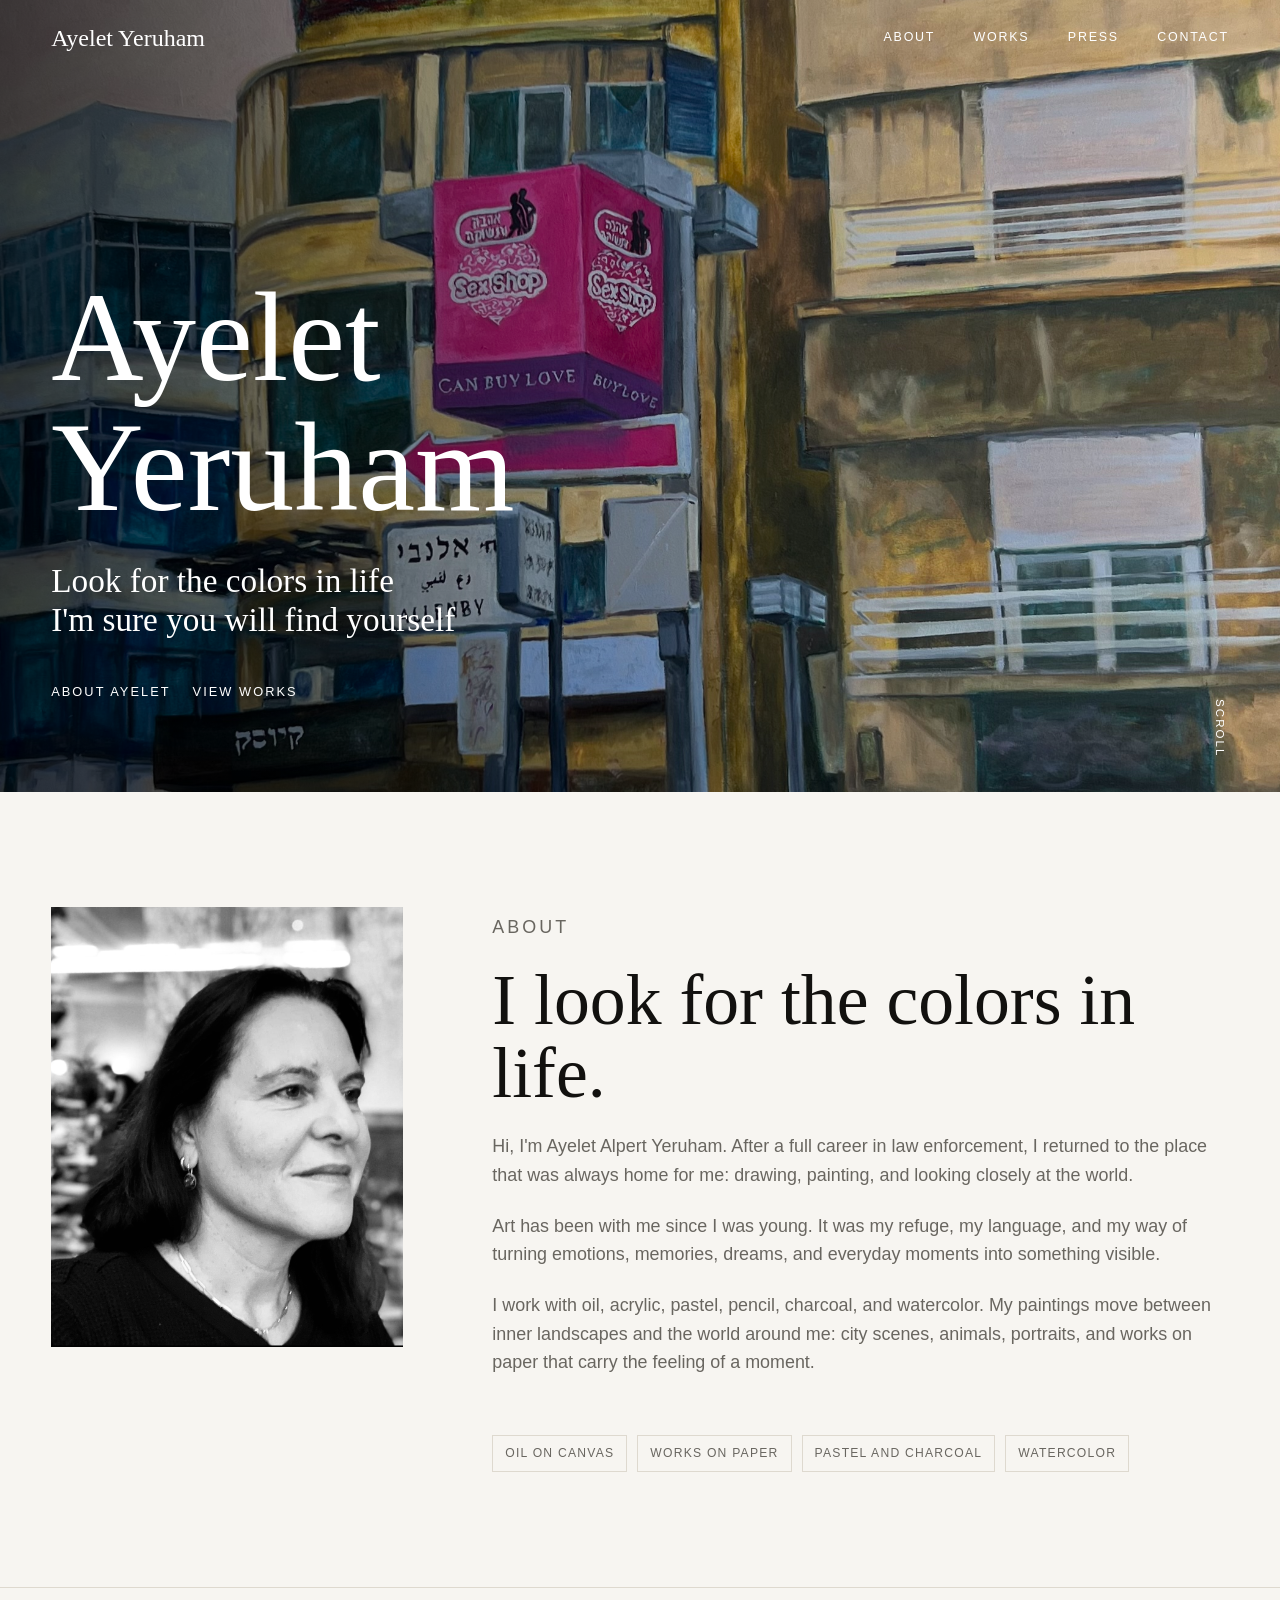
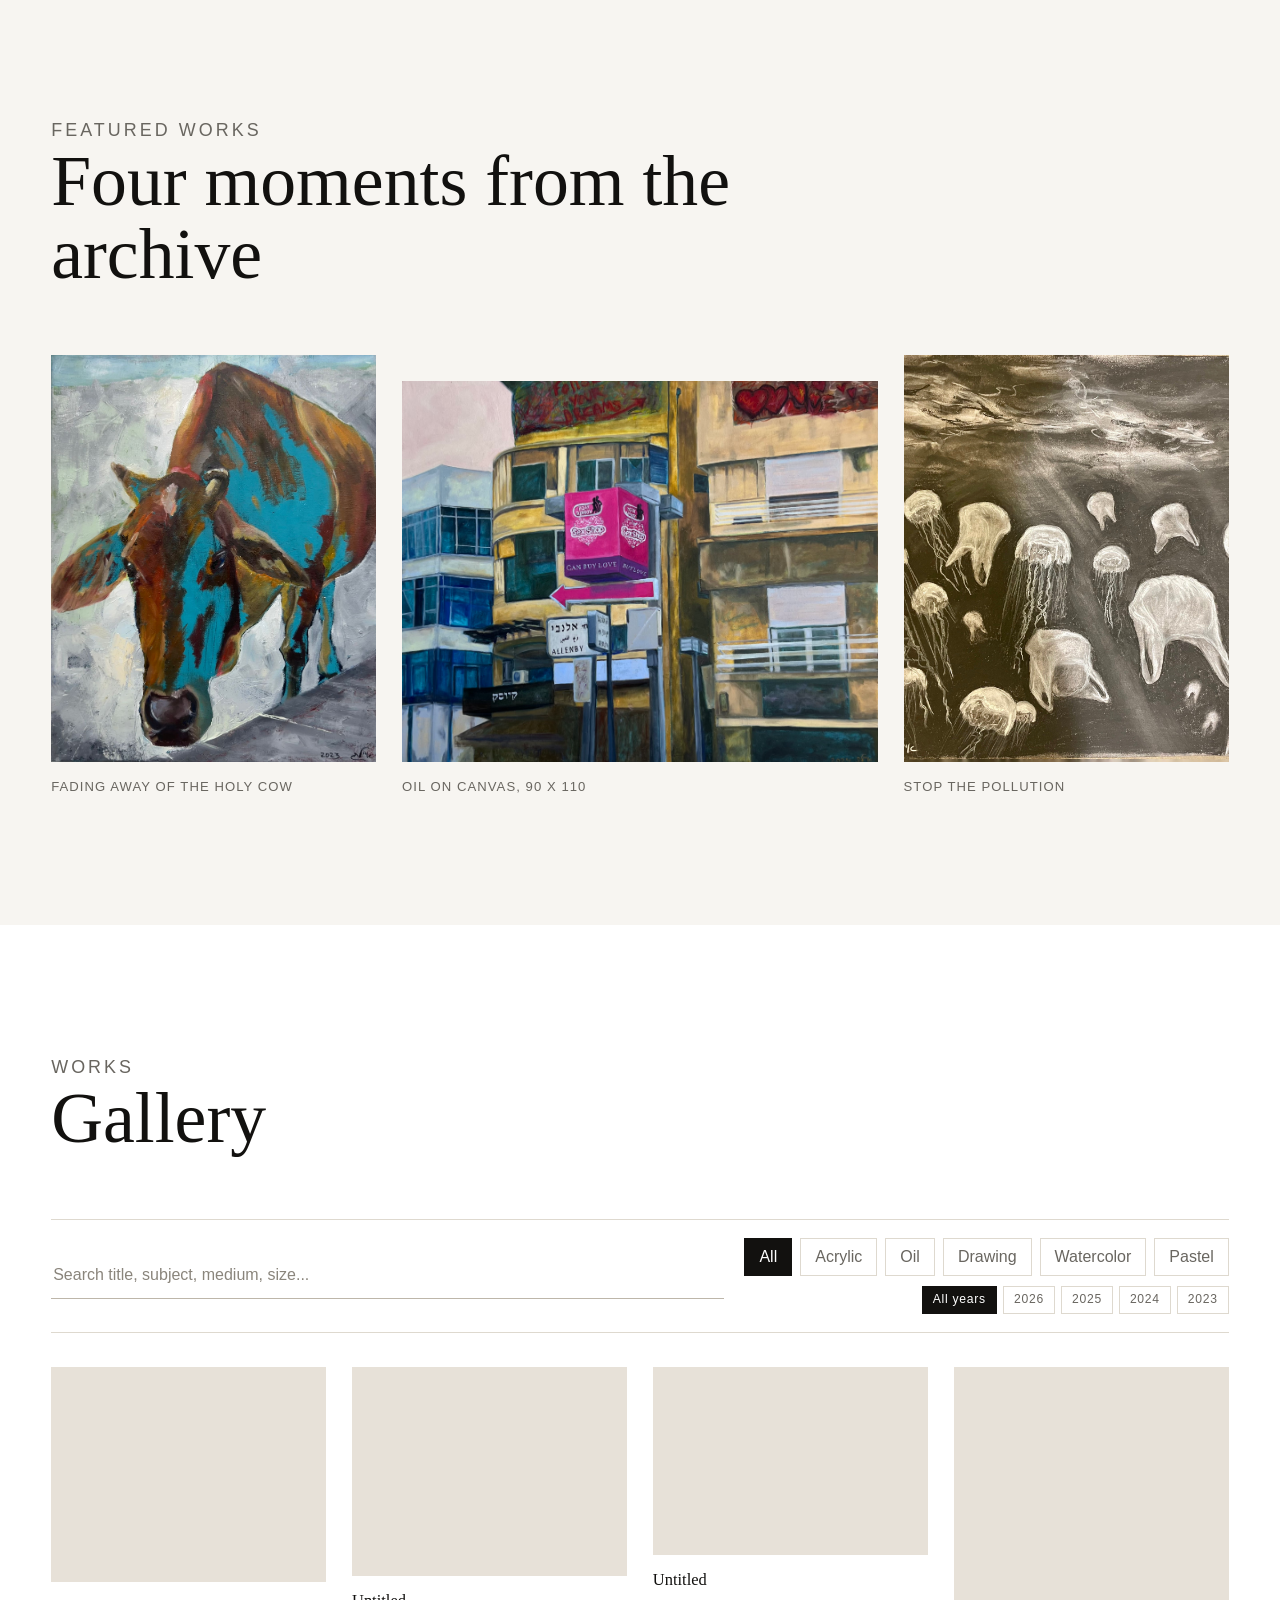
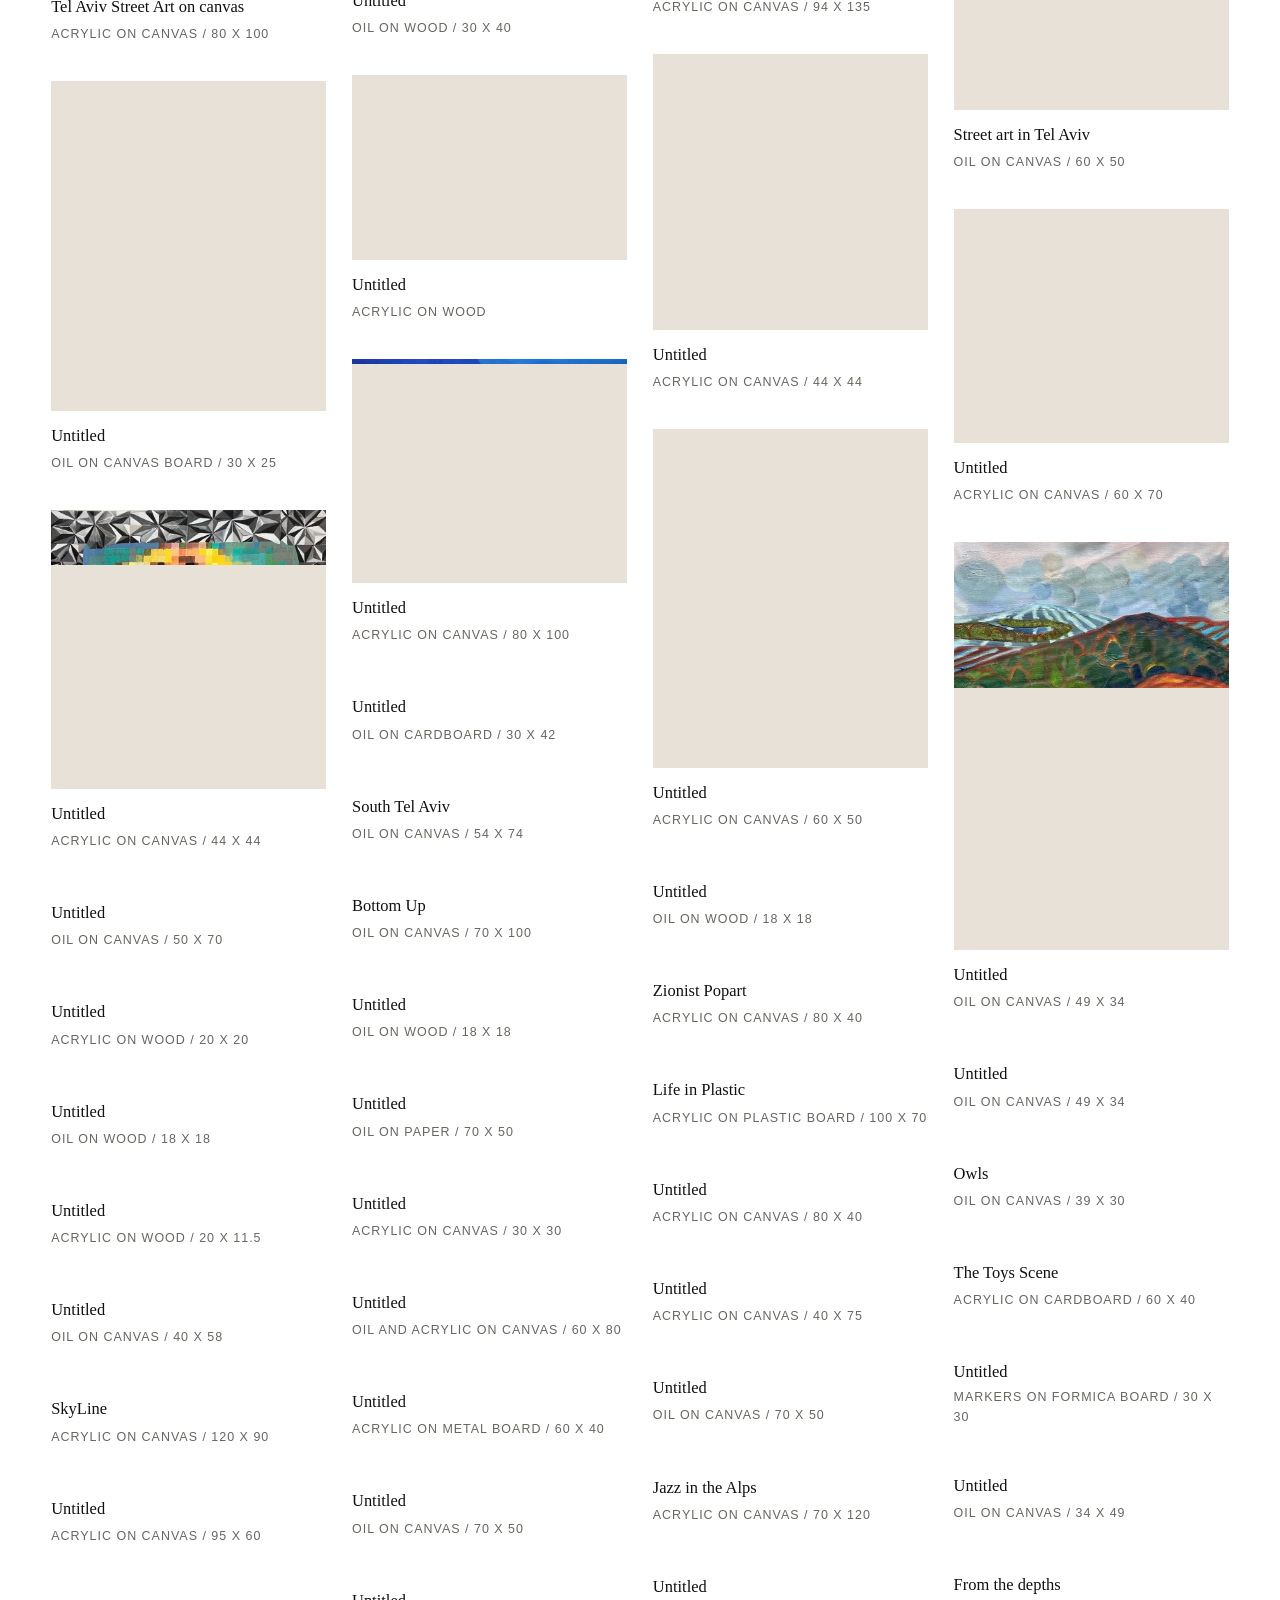
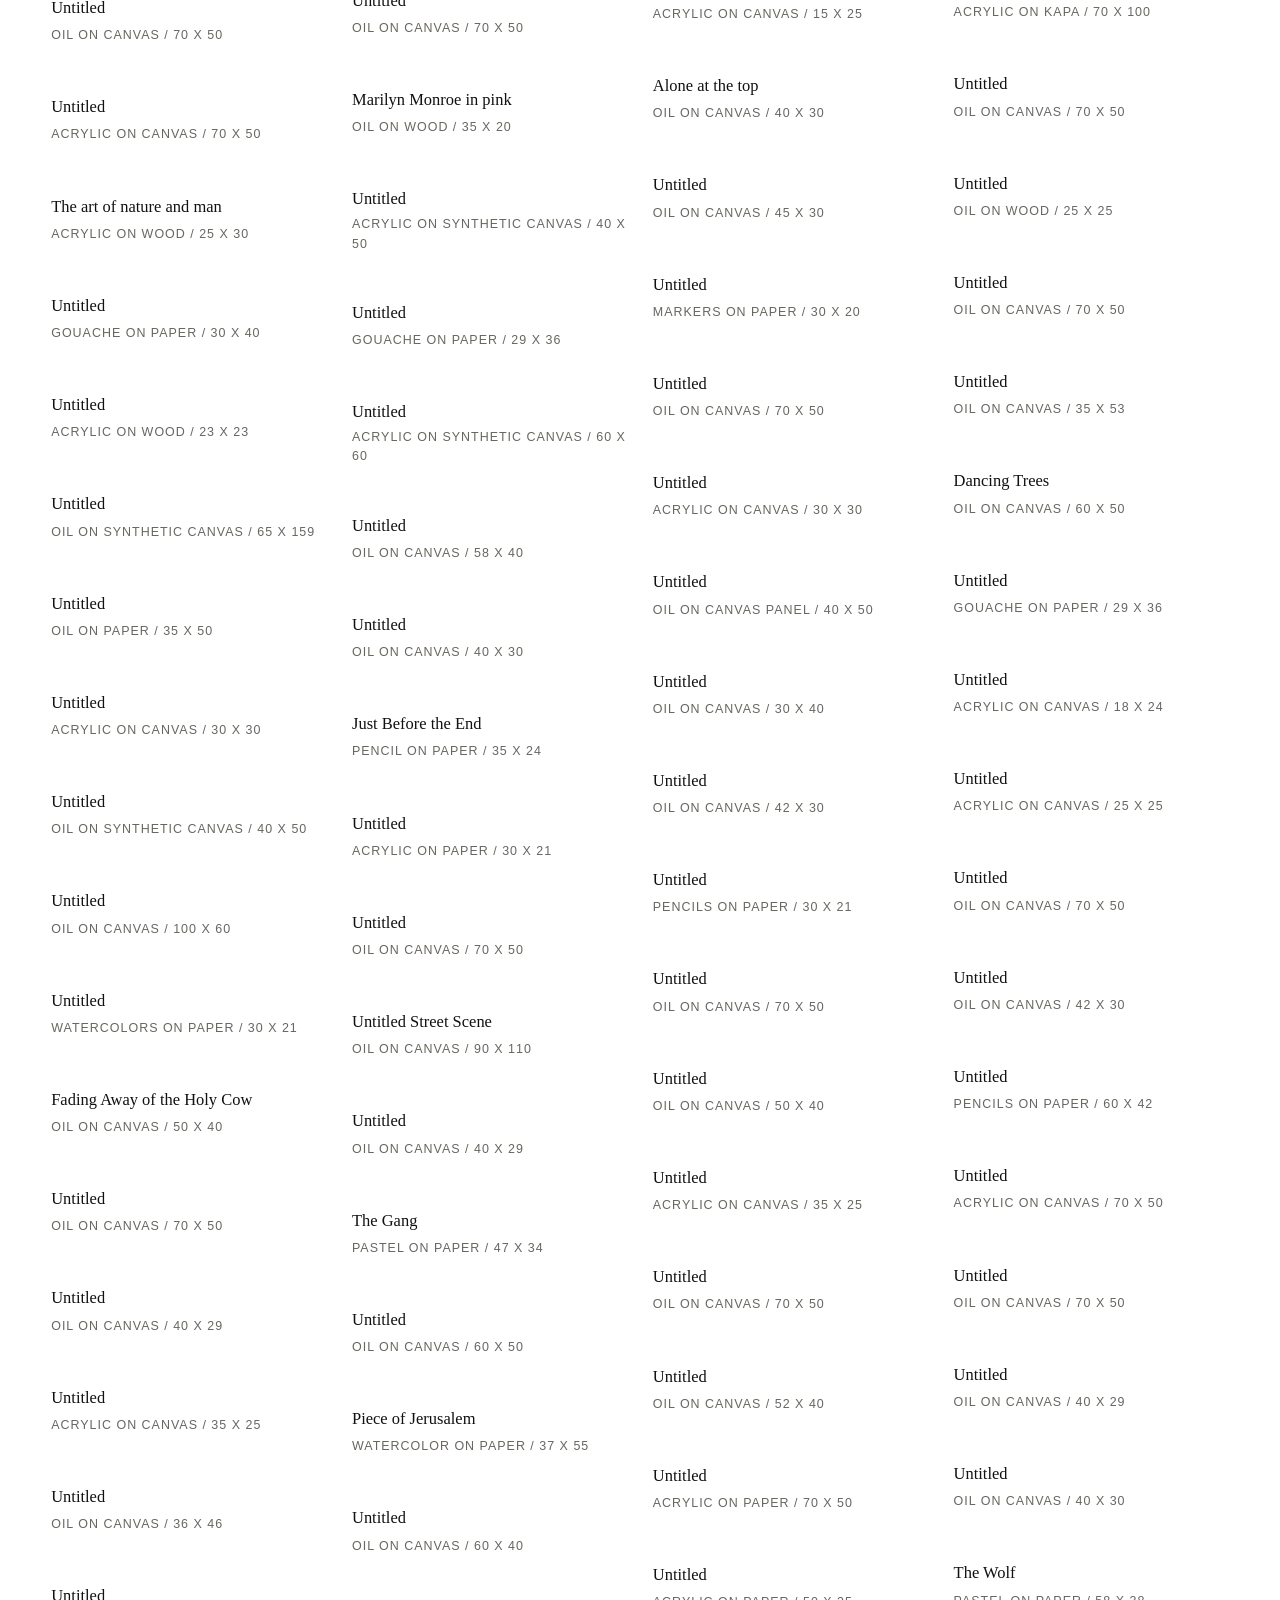
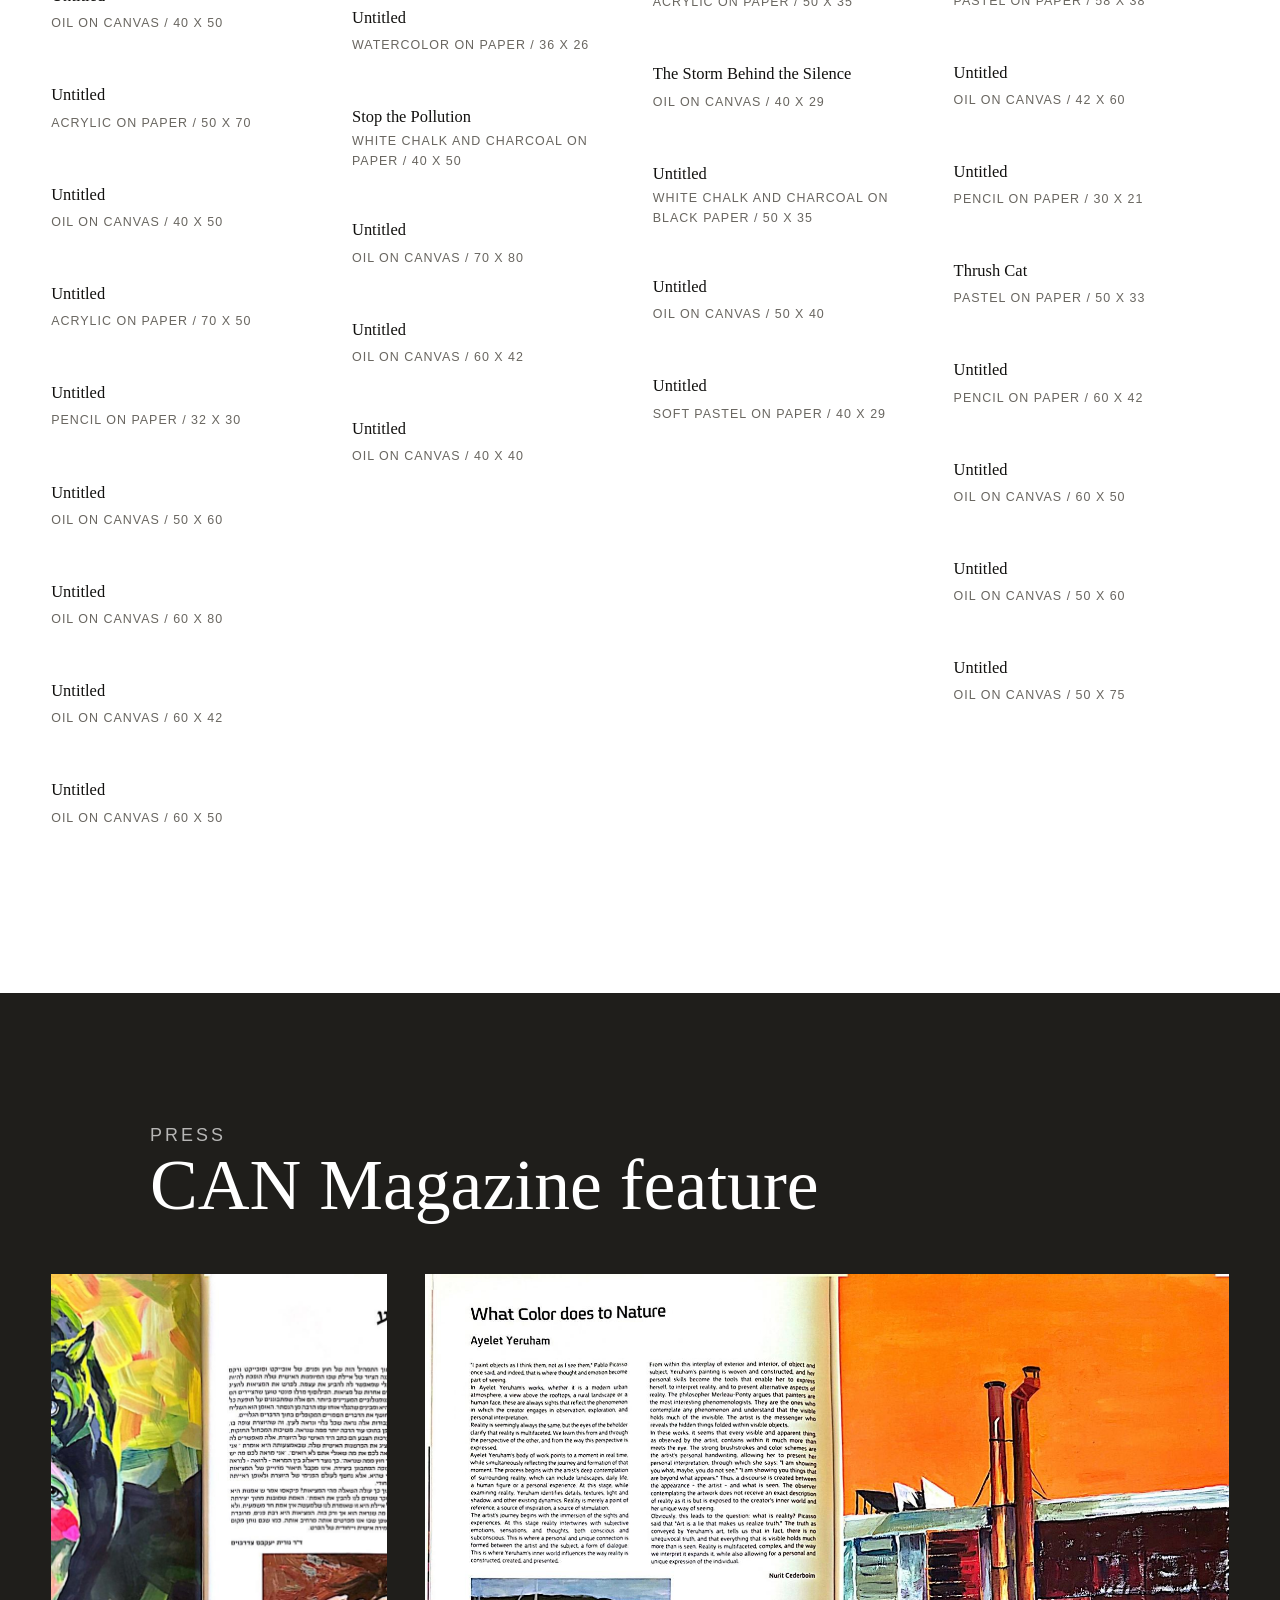
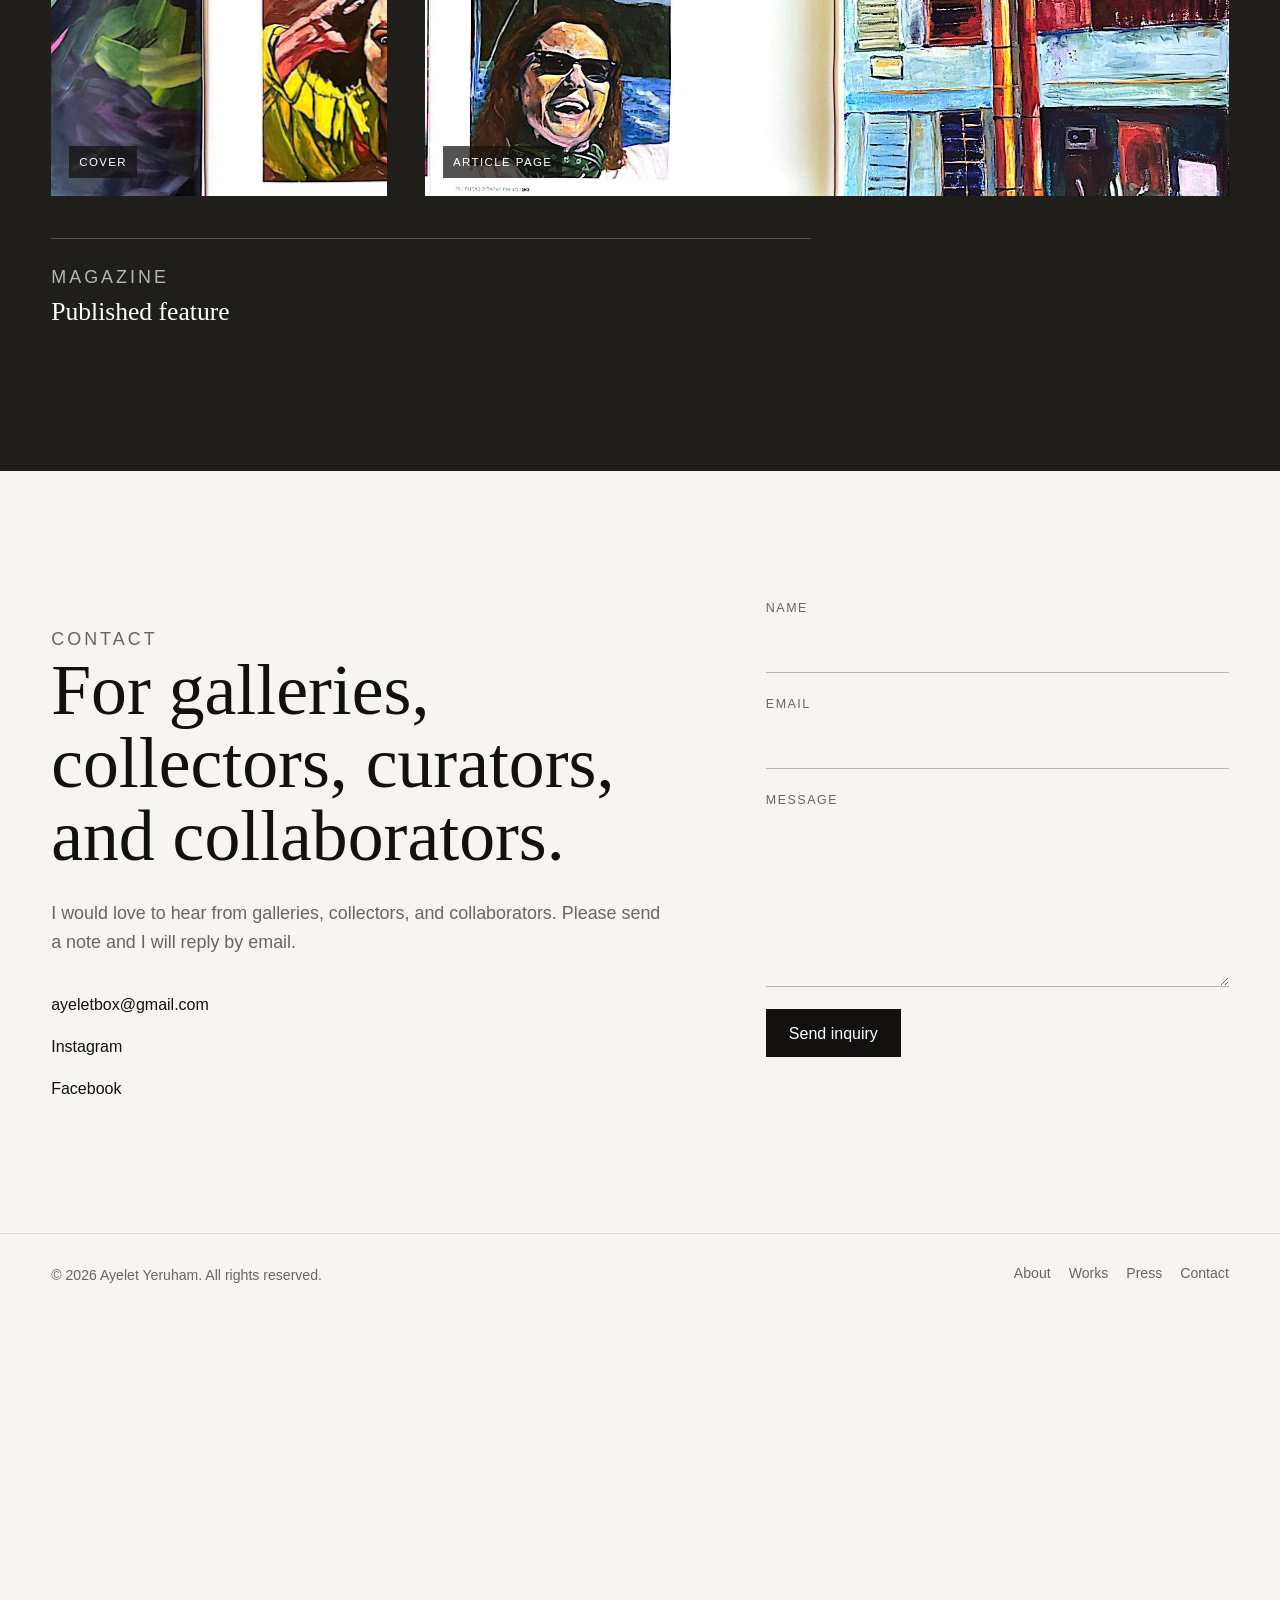
==== index.html @ b2e57dfb "Add 83 new artworks (2023-2026) with year filter, sale badges, and fast thumbnails - New works appea" ====
<!doctype html>
<html lang="en">
  <head>
    <meta charset="utf-8" />
    <meta name="viewport" content="width=device-width, initial-scale=1" />
    <title>Ayelet Yeruham Art</title>
    <meta
      name="description"
      content="The official portfolio of Ayelet Yeruham, a contemporary artist working across oil, acrylic, pastel, watercolor, charcoal, and pencil."
    />
    <meta name="author" content="Ayelet Yeruham" />
    <meta name="robots" content="index, follow" />
    <link rel="canonical" href="https://ayeletyeruham.com/" />

    <meta property="og:type" content="website" />
    <meta property="og:title" content="Ayelet Yeruham Art" />
    <meta
      property="og:description"
      content="A refined online gallery for Ayelet Yeruham's contemporary paintings and works on paper."
    />
    <meta property="og:url" content="https://ayeletyeruham.com/" />
    <meta property="og:image" content="https://ayeletyeruham.com/images/image105.jpeg" />
    <meta property="og:image:alt" content="Oil painting by Ayelet Yeruham showing a city street scene." />

    <meta name="twitter:card" content="summary_large_image" />
    <meta name="twitter:title" content="Ayelet Yeruham Art" />
    <meta
      name="twitter:description"
      content="Explore selected paintings, works on paper, press features, and contact details."
    />
    <meta name="twitter:image" content="https://ayeletyeruham.com/images/image105.jpeg" />

    <link rel="shortcut icon" href="/favicon.ico" />
    <link rel="icon" href="/favicon.png" sizes="48x48" type="image/png" />
    <link rel="icon" href="images/favicon-48x48.png" sizes="48x48" type="image/png" />
    <link rel="icon" href="images/favicon-32x32.png" sizes="32x32" type="image/png" />
    <link rel="icon" href="images/favicon-16x16.png" sizes="16x16" type="image/png" />
    <link rel="apple-touch-icon" href="images/apple-touch-icon.png" />
    <link rel="manifest" href="site.webmanifest" />
    <link rel="stylesheet" href="assets/css/main.css" />
    <script type="application/ld+json">
      {
        "@context": "https://schema.org",
        "@type": "VisualArtist",
        "name": "Ayelet Yeruham",
        "url": "https://ayeletyeruham.com/",
        "image": "https://ayeletyeruham.com/images/20.jpg",
        "sameAs": [
          "https://www.facebook.com/ayelet.yeruham",
          "https://www.instagram.com/ayeletyeruham/"
        ],
        "email": "mailto:ayeletbox@gmail.com",
        "knowsAbout": [
          "Oil painting",
          "Acrylic painting",
          "Pastel drawing",
          "Watercolor",
          "Contemporary art"
        ]
      }
    </script>
  </head>
  <body>
    <a class="skip-link" href="#main">Skip to content</a>

    <header class="site-header" data-header>
      <a class="brand" href="#home" aria-label="Ayelet Yeruham home">
        <span class="brand__name">Ayelet Yeruham</span>
      </a>
      <button class="nav-toggle" type="button" aria-controls="site-nav" aria-expanded="false">
        <span></span>
        <span></span>
        <span class="sr-only">Open navigation</span>
      </button>
      <nav class="site-nav" id="site-nav" aria-label="Primary navigation">
        <a href="#about">About</a>
        <a href="#works">Works</a>
        <a href="#press">Press</a>
        <a href="#contact">Contact</a>
      </nav>
    </header>

    <main id="main">
      <section class="hero" id="home" aria-labelledby="hero-title">
        <div class="hero__media" aria-hidden="true">
          <img src="images/image105.jpeg" alt="" fetchpriority="high" />
        </div>
        <div class="hero__copy">
          <h1 id="hero-title">Ayelet Yeruham</h1>
          <p>
            Look for the colors in life<br />
            I'm sure you will find yourself
          </p>
          <div class="hero__actions" aria-label="Hero links">
            <a class="text-link" href="#about">About Ayelet</a>
            <a class="text-link" href="#works">View works</a>
          </div>
        </div>
        <a class="scroll-cue" href="#about" aria-label="Scroll to about">Scroll</a>
      </section>

      <section class="intro-panel about-story" id="about" aria-labelledby="about-title">
        <div class="about-story__portrait">
          <img src="images/20.jpg" alt="Portrait of artist Ayelet Alpert Yeruham" loading="lazy" />
        </div>
        <div class="intro-panel__copy about-story__copy">
          <p class="section-kicker">About</p>
          <h2 id="about-title">I look for the colors in life.</h2>
          <p>
            Hi, I'm Ayelet Alpert Yeruham. After a full career in law enforcement,
            I returned to the place that was always home for me: drawing, painting,
            and looking closely at the world.
          </p>
          <p>
            Art has been with me since I was young. It was my refuge, my language,
            and my way of turning emotions, memories, dreams, and everyday moments
            into something visible.
          </p>
          <p>
            I work with oil, acrylic, pastel, pencil, charcoal, and watercolor.
            My paintings move between inner landscapes and the world around me:
            city scenes, animals, portraits, and works on paper that carry the
            feeling of a moment.
          </p>
          <div class="bio-notes" aria-label="Practice notes">
            <span>Oil on canvas</span>
            <span>Works on paper</span>
            <span>Pastel and charcoal</span>
            <span>Watercolor</span>
          </div>
        </div>
      </section>

      <section class="featured" aria-labelledby="featured-title">
        <div class="section-heading">
          <p class="section-kicker">Featured works</p>
          <h2 id="featured-title">Four moments from the archive</h2>
        </div>
        <div class="featured-grid">
          <button class="feature-tile" type="button" data-open-art-src="images/10.jpg">
            <img src="images/10.jpg" alt="Fading Away of the Holy Cow, oil on canvas by Ayelet Yeruham" />
            <span>Fading Away of the Holy Cow</span>
          </button>
          <button class="feature-tile feature-tile--wide" type="button" data-open-art-src="images/image105.jpeg">
            <img src="images/image105.jpeg" alt="Oil on canvas city street scene by Ayelet Yeruham" />
            <span>Oil on canvas, 90 x 110</span>
          </button>
          <button class="feature-tile" type="button" data-open-art-src="images/43.jpg">
            <img src="images/43.jpg" alt="Stop the Pollution, chalk and charcoal on paper by Ayelet Yeruham" />
            <span>Stop the Pollution</span>
          </button>
        </div>
      </section>

      <section class="works" id="works" aria-labelledby="works-title">
        <div class="section-heading section-heading--split">
          <div>
            <p class="section-kicker">Works</p>
            <h2 id="works-title">Gallery</h2>
          </div>
        </div>

        <div class="toolbar" aria-label="Gallery controls">
          <label class="search-field">
            <span class="sr-only">Search artworks</span>
            <input id="gallery-search" type="search" placeholder="Search title, subject, medium, size..." autocomplete="off" />
          </label>
          <div class="filter-stack">
            <div class="filters" id="gallery-filters" aria-label="Filter artworks"></div>
            <div class="filters filters--years" id="gallery-years" aria-label="Filter artworks by year"></div>
          </div>
        </div>

        <div class="gallery-grid" id="gallery-grid" aria-live="polite"></div>
        <p class="empty-state" id="empty-state" hidden>No works match this search.</p>
      </section>

      <section class="recognition" id="press" aria-labelledby="press-title">
        <div class="section-heading section-heading--press">
          <div>
            <p class="section-kicker">Press</p>
            <h2 id="press-title">CAN Magazine feature</h2>
          </div>
        </div>

        <div class="press-layout">
          <button class="press-image press-image--cover" type="button" data-open-press="images/73.jpeg" aria-label="Open CAN Magazine cover">
            <img src="images/73.jpeg" alt="CAN Magazine cover featuring Ayelet Yeruham" loading="lazy" />
            <span>Cover</span>
          </button>
          <button class="press-image press-image--spread" type="button" data-open-press="images/74.jpeg" aria-label="Open CAN Magazine page">
            <img src="images/74.jpeg" alt="CAN Magazine page featuring Ayelet Yeruham" loading="lazy" />
            <span>Article page</span>
          </button>
          <div class="archive-notes">
            <article>
              <p class="section-kicker">Magazine</p>
              <h3>Published feature</h3>
            </article>
          </div>
        </div>
      </section>

      <section class="contact" id="contact" aria-labelledby="contact-title">
        <div class="contact__intro">
          <p class="section-kicker">Contact</p>
          <h2 id="contact-title">For galleries, collectors, curators, and collaborators.</h2>
          <p>
            I would love to hear from galleries, collectors, and collaborators.
            Please send a note and I will reply by email.
          </p>
          <div class="contact-links">
            <a href="mailto:ayeletbox@gmail.com">ayeletbox@gmail.com</a>
            <a href="https://www.instagram.com/ayeletyeruham/" rel="noopener" target="_blank">Instagram</a>
            <a href="https://www.facebook.com/ayelet.yeruham" rel="noopener" target="_blank">Facebook</a>
          </div>
        </div>
        <form class="contact-form" action="https://formspree.io/f/xjvnrqvn" method="POST">
          <label>
            <span>Name</span>
            <input type="text" name="name" autocomplete="name" required />
          </label>
          <label>
            <span>Email</span>
            <input type="email" name="_replyto" autocomplete="email" required />
          </label>
          <label>
            <span>Message</span>
            <textarea name="message" rows="6" required></textarea>
          </label>
          <input type="text" name="_gotcha" class="honeypot" tabindex="-1" autocomplete="off" aria-hidden="true" />
          <button class="submit-button" type="submit">Send inquiry</button>
        </form>
      </section>
    </main>

    <footer class="site-footer">
      <p>&copy; <span id="year"></span> Ayelet Yeruham. All rights reserved.</p>
      <nav aria-label="Footer navigation">
        <a href="#about">About</a>
        <a href="#works">Works</a>
        <a href="#press">Press</a>
        <a href="#contact">Contact</a>
      </nav>
    </footer>

    <div class="lightbox" id="lightbox" role="dialog" aria-modal="true" aria-label="Artwork viewer" hidden>
      <button class="lightbox__close" type="button" data-close-lightbox aria-label="Close viewer">Close</button>
      <button class="lightbox__nav lightbox__nav--prev" type="button" data-lightbox-prev aria-label="Previous artwork">Prev</button>
      <figure class="lightbox__figure">
        <img id="lightbox-image" alt="" />
        <figcaption>
          <span id="lightbox-title"></span>
          <span id="lightbox-meta"></span>
          <span id="lightbox-status" hidden></span>
        </figcaption>
      </figure>
      <button class="lightbox__nav lightbox__nav--next" type="button" data-lightbox-next aria-label="Next artwork">Next</button>
    </div>

    <script src="assets/js/artworks.js"></script>
    <script src="assets/js/main.js"></script>
  </body>
</html>
---- assets/css/main.css ----
:root {
  --bg: #f7f5f1;
  --surface: #ffffff;
  --ink: #12110f;
  --muted: #696660;
  --line: #ded9cf;
  --line-strong: #bdb6aa;
  --charcoal: #1f1e1b;
  --charcoal-soft: #35322d;
  --focus: #7a5a28;
  --max: 1520px;
  --gutter: clamp(20px, 4vw, 64px);
  --serif: Georgia, "Times New Roman", serif;
  --sans: "Helvetica Neue", Arial, sans-serif;
}

* {
  box-sizing: border-box;
}

html {
  scroll-behavior: smooth;
}

body {
  margin: 0;
  background: var(--bg);
  color: var(--ink);
  font-family: var(--sans);
  font-size: 16px;
  line-height: 1.6;
  text-rendering: optimizeLegibility;
  -webkit-font-smoothing: antialiased;
}

body.lightbox-open,
body.nav-open {
  overflow: hidden;
}

img {
  display: block;
  max-width: 100%;
}

a {
  color: inherit;
  text-decoration: none;
}

button,
input,
textarea {
  font: inherit;
}

button {
  color: inherit;
}

button,
a,
input,
textarea {
  -webkit-tap-highlight-color: transparent;
}

:focus-visible {
  outline: 2px solid var(--focus);
  outline-offset: 4px;
}

.sr-only,
.skip-link:not(:focus) {
  position: absolute;
  width: 1px;
  height: 1px;
  padding: 0;
  margin: -1px;
  overflow: hidden;
  clip: rect(0, 0, 0, 0);
  white-space: nowrap;
  border: 0;
}

.skip-link:focus {
  position: fixed;
  top: 18px;
  left: 18px;
  z-index: 200;
  padding: 10px 14px;
  background: var(--ink);
  color: var(--surface);
}

.site-header {
  position: fixed;
  top: 0;
  left: 0;
  z-index: 100;
  width: 100%;
  display: flex;
  align-items: center;
  justify-content: space-between;
  gap: 24px;
  padding: 18px var(--gutter);
  color: var(--surface);
  transition: background 260ms ease, color 260ms ease, border-color 260ms ease;
}

.site-header.is-scrolled,
.nav-open .site-header {
  background: rgba(247, 245, 241, 0.94);
  color: var(--ink);
  border-bottom: 1px solid rgba(18, 17, 15, 0.08);
  backdrop-filter: blur(18px);
}

.brand {
  display: inline-flex;
  align-items: center;
}

.brand__name {
  font-family: var(--serif);
  font-size: clamp(1.05rem, 2vw, 1.5rem);
}

.site-nav {
  display: flex;
  align-items: center;
  gap: clamp(18px, 3vw, 42px);
  font-size: 0.78rem;
  letter-spacing: 0.14em;
  text-transform: uppercase;
}

.site-nav a {
  position: relative;
  padding: 10px 0;
}

.site-nav a::after,
.text-link::after,
.contact-links a::after,
.site-footer a::after {
  position: absolute;
  left: 0;
  bottom: 3px;
  width: 100%;
  height: 1px;
  background: currentColor;
  content: "";
  transform: scaleX(0);
  transform-origin: right;
  transition: transform 220ms ease;
}

.site-nav a:hover::after,
.text-link:hover::after,
.contact-links a:hover::after,
.site-footer a:hover::after {
  transform: scaleX(1);
  transform-origin: left;
}

.nav-toggle {
  display: none;
  width: 44px;
  height: 44px;
  padding: 0;
  border: 1px solid currentColor;
  background: transparent;
  cursor: pointer;
}

.nav-toggle span:not(.sr-only) {
  display: block;
  width: 18px;
  height: 1px;
  margin: 6px auto;
  background: currentColor;
  transition: transform 220ms ease, opacity 220ms ease;
}

.nav-open .nav-toggle span:first-child {
  transform: translateY(3.5px) rotate(45deg);
}

.nav-open .nav-toggle span:nth-child(2) {
  transform: translateY(-3.5px) rotate(-45deg);
}

.hero {
  position: relative;
  min-height: 88svh;
  display: grid;
  align-items: end;
  padding: 130px var(--gutter) 82px;
  color: var(--surface);
  overflow: hidden;
}

.hero::after {
  position: absolute;
  inset: 0;
  background: linear-gradient(
    90deg,
    rgba(0, 0, 0, 0.72) 0%,
    rgba(0, 0, 0, 0.34) 44%,
    rgba(0, 0, 0, 0.12) 100%
  );
  content: "";
}

.hero__media {
  position: absolute;
  inset: 0;
  background: var(--charcoal);
}

.hero__media img {
  width: 100%;
  height: 100%;
  object-fit: cover;
  object-position: center;
  transform: scale(1.02);
}

.hero__copy {
  position: relative;
  z-index: 1;
  max-width: 840px;
}

.eyebrow,
.section-kicker {
  margin: 0 0 14px;
  color: currentColor;
  font-size: 0.74rem;
  letter-spacing: 0.17em;
  text-transform: uppercase;
}

.section-kicker {
  color: var(--muted);
}

.hero h1,
.intro-panel h2,
.section-heading h2,
.about h2,
.contact h2 {
  margin: 0;
  font-family: var(--serif);
  font-weight: 400;
  line-height: 1.02;
}

.hero h1 {
  max-width: 10ch;
  font-size: clamp(4rem, 10vw, 9.5rem);
}

.hero p:not(.eyebrow) {
  max-width: 670px;
  margin: 28px 0 0;
  font-family: var(--serif);
  font-size: clamp(1.45rem, 2.6vw, 2.7rem);
  line-height: 1.18;
}

.hero__actions {
  display: flex;
  flex-wrap: wrap;
  gap: 22px;
  margin-top: 34px;
}

.text-link {
  position: relative;
  display: inline-flex;
  padding: 8px 0;
  font-size: 0.8rem;
  letter-spacing: 0.16em;
  text-transform: uppercase;
}

.scroll-cue {
  position: absolute;
  right: var(--gutter);
  bottom: 34px;
  z-index: 1;
  font-size: 0.72rem;
  letter-spacing: 0.18em;
  text-transform: uppercase;
  writing-mode: vertical-rl;
}

.intro-panel,
.featured,
.works,
.recognition,
.contact,
.site-footer {
  width: min(100%, var(--max));
  margin: 0 auto;
  padding-right: var(--gutter);
  padding-left: var(--gutter);
}

.intro-panel {
  display: grid;
  grid-template-columns: minmax(260px, 0.42fr) minmax(0, 0.88fr);
  gap: clamp(32px, 7vw, 112px);
  padding-top: clamp(64px, 9vw, 132px);
  padding-bottom: clamp(64px, 9vw, 132px);
  border-bottom: 1px solid var(--line);
}

.about-story {
  align-items: start;
}

.about-story__portrait img {
  width: 100%;
  aspect-ratio: 4 / 5;
  object-fit: cover;
  object-position: center top;
}

.intro-panel h2,
.section-heading h2,
.about h2,
.contact h2 {
  max-width: 820px;
  font-size: clamp(2.4rem, 5.6vw, 6.6rem);
}

.intro-panel__copy p,
.section-heading p,
.about__copy p,
.contact__intro p,
.archive-notes p {
  margin: 0;
  color: var(--muted);
  font-size: clamp(1rem, 1.4vw, 1.22rem);
}

.intro-panel__copy {
  display: grid;
  gap: 22px;
  padding-top: 0.38em;
}

.about-story__copy {
  max-width: 870px;
}

.about-story__copy .section-kicker {
  margin-bottom: 0;
}

.featured,
.works,
.recognition,
.contact {
  padding-top: clamp(76px, 10vw, 150px);
  padding-bottom: clamp(76px, 10vw, 150px);
}

.section-heading {
  margin-bottom: clamp(32px, 5vw, 72px);
}

.section-heading--split {
  display: grid;
  grid-template-columns: minmax(0, 0.9fr) minmax(280px, 0.62fr);
  gap: clamp(28px, 7vw, 112px);
  align-items: end;
}

.section-heading--press {
  max-width: 980px;
  margin-bottom: clamp(28px, 4vw, 54px);
}

.featured-grid {
  display: grid;
  grid-template-columns: 0.82fr 1.2fr 0.82fr;
  gap: clamp(16px, 2vw, 28px);
  align-items: end;
}

.feature-tile,
.press-image,
.art-card {
  display: grid;
  width: 100%;
  padding: 0;
  border: 0;
  background: transparent;
  text-align: left;
  cursor: pointer;
}

.feature-tile {
  gap: 14px;
}

.feature-tile img {
  width: 100%;
  aspect-ratio: 4 / 5;
  object-fit: cover;
  transition: transform 700ms ease, filter 700ms ease;
}

.feature-tile--wide img {
  aspect-ratio: 1.25 / 1;
}

.feature-tile span {
  color: var(--muted);
  font-size: 0.82rem;
  letter-spacing: 0.08em;
  text-transform: uppercase;
}

.feature-tile:hover img {
  filter: saturate(1.06);
  transform: translateY(-4px);
}

.works {
  max-width: none;
  background: var(--surface);
}

.works > * {
  width: min(100%, var(--max));
  margin-right: auto;
  margin-left: auto;
}

.toolbar {
  display: flex;
  align-items: center;
  justify-content: space-between;
  gap: 20px;
  margin-bottom: 34px;
  border-top: 1px solid var(--line);
  border-bottom: 1px solid var(--line);
  padding: 18px 0;
}

.search-field {
  flex: 1 1 280px;
}

.search-field input {
  width: 100%;
  min-height: 46px;
  border: 0;
  border-bottom: 1px solid var(--line-strong);
  background: transparent;
  border-radius: 0;
  color: var(--ink);
  font-size: 1rem;
}

.search-field input::placeholder {
  color: #8a857c;
}

.filters {
  display: flex;
  flex-wrap: wrap;
  justify-content: flex-end;
  gap: 8px;
}

.filters button {
  min-height: 38px;
  padding: 0 14px;
  border: 1px solid var(--line);
  background: transparent;
  color: var(--muted);
  cursor: pointer;
}

.filters button.is-active,
.filters button:hover {
  border-color: var(--ink);
  background: var(--ink);
  color: var(--surface);
}

.filter-stack {
  display: grid;
  gap: 10px;
  justify-items: end;
}

.filters--years {
  gap: 6px;
}

.filters--years button {
  min-height: 28px;
  padding: 0 10px;
  font-size: 0.76rem;
  letter-spacing: 0.06em;
}

.gallery-grid {
  display: grid;
  grid-template-columns: repeat(4, 1fr);
  gap: 0 clamp(18px, 2vw, 30px);
  align-items: start;
}

.gallery-grid__col {
  min-width: 0;
}

.art-card {
  gap: 12px;
  margin-bottom: clamp(22px, 2.6vw, 38px);
}

.art-card__image {
  position: relative;
  display: block;
  width: 100%;
  background: #e7e1d8;
  overflow: hidden;
}

.art-badge {
  position: absolute;
  top: 12px;
  right: 10px;
  z-index: 2;
  padding: 3px 12px;
  border: 2px solid currentColor;
  border-radius: 2px;
  background: rgba(247, 245, 241, 0.85);
  font-family: var(--sans);
  font-size: 0.74rem;
  font-weight: 700;
  letter-spacing: 0.2em;
  text-transform: uppercase;
  transform: rotate(6deg);
  pointer-events: none;
}

.art-badge--sold {
  color: #b3271d;
}

.art-badge--nfs {
  color: #2a5aa4;
  padding: 2px 9px;
  border-width: 1.5px;
  font-size: 0.6rem;
  letter-spacing: 0.14em;
  transform: rotate(-5deg);
}

.art-card__image img {
  width: 100%;
  height: auto;
  object-fit: contain;
  transition: transform 650ms ease, filter 650ms ease;
}

.art-card:hover img {
  filter: saturate(1.08);
  transform: scale(1.035);
}

.art-card__caption {
  display: grid;
  gap: 2px;
  min-height: 54px;
}

.art-card__caption strong {
  font-family: var(--serif);
  font-size: 1.03rem;
  font-weight: 400;
}

.art-card__caption span {
  color: var(--muted);
  font-size: 0.78rem;
  letter-spacing: 0.08em;
  text-transform: uppercase;
}

.empty-state {
  margin: 30px 0 0;
  color: var(--muted);
}

.about {
  display: grid;
  grid-template-columns: minmax(280px, 0.52fr) minmax(0, 0.78fr);
  gap: clamp(34px, 8vw, 128px);
  align-items: center;
  padding-top: clamp(84px, 10vw, 160px);
  padding-bottom: clamp(84px, 10vw, 160px);
}

.about__image img {
  width: 100%;
  aspect-ratio: 4 / 5;
  object-fit: cover;
  object-position: center top;
}

.about__copy p {
  max-width: 730px;
  margin-top: 24px;
}

.bio-notes {
  display: flex;
  flex-wrap: wrap;
  gap: 10px;
  margin-top: 36px;
}

.bio-notes span {
  border: 1px solid var(--line);
  padding: 8px 12px;
  color: var(--muted);
  font-size: 0.76rem;
  letter-spacing: 0.1em;
  text-transform: uppercase;
}

.recognition {
  max-width: none;
  background: var(--charcoal);
  color: var(--surface);
}

.recognition > * {
  width: min(100%, var(--max));
  margin-right: auto;
  margin-left: auto;
}

.recognition .section-kicker,
.recognition .section-heading p,
.recognition .archive-notes p {
  color: rgba(255, 255, 255, 0.68);
}

.press-layout {
  display: grid;
  grid-template-columns: minmax(220px, 0.48fr) minmax(420px, 1.15fr);
  gap: clamp(18px, 3vw, 44px);
  align-items: stretch;
}

.press-image {
  position: relative;
  background: var(--charcoal-soft);
  overflow: hidden;
}

.press-image img {
  width: 100%;
  height: 100%;
  min-height: 520px;
  object-fit: cover;
  transition: transform 650ms ease, filter 650ms ease;
}

.press-image--cover img {
  aspect-ratio: 1600 / 1050;
  object-position: center;
}

.press-image--spread {
  grid-column: 2 / 3;
}

.press-image--spread img {
  aspect-ratio: 1600 / 1040;
  object-fit: contain;
  background: #f3f0e9;
}

.press-image span {
  position: absolute;
  left: 18px;
  bottom: 18px;
  padding: 7px 10px;
  background: rgba(18, 17, 15, 0.72);
  color: var(--surface);
  font-size: 0.72rem;
  letter-spacing: 0.12em;
  text-transform: uppercase;
}

.press-image:hover img {
  filter: brightness(1.05);
  transform: scale(1.025);
}

.archive-notes {
  grid-column: 1 / -1;
  max-width: 760px;
  display: grid;
  gap: 28px;
  margin-top: 4px;
}

.archive-notes article {
  border-top: 1px solid rgba(255, 255, 255, 0.24);
  padding-top: 24px;
}

.archive-notes h3 {
  margin: 0 0 10px;
  font-family: var(--serif);
  font-size: clamp(1.55rem, 2vw, 2.1rem);
  font-weight: 400;
}

.contact {
  display: grid;
  grid-template-columns: minmax(0, 0.82fr) minmax(320px, 0.62fr);
  gap: clamp(34px, 8vw, 120px);
  align-items: start;
}

.contact__intro p {
  max-width: 640px;
  margin-top: 26px;
}

.contact-links {
  display: grid;
  gap: 12px;
  margin-top: 36px;
  width: fit-content;
}

.contact-links a,
.site-footer a {
  position: relative;
  width: fit-content;
  padding-bottom: 4px;
}

.contact-form {
  display: grid;
  gap: 22px;
}

.contact-form label {
  display: grid;
  gap: 8px;
  color: var(--muted);
  font-size: 0.78rem;
  letter-spacing: 0.12em;
  text-transform: uppercase;
}

.contact-form input,
.contact-form textarea {
  width: 100%;
  border: 0;
  border-bottom: 1px solid var(--line-strong);
  border-radius: 0;
  background: transparent;
  color: var(--ink);
  font-size: 1rem;
  letter-spacing: 0;
  text-transform: none;
}

.contact-form input {
  min-height: 46px;
}

.contact-form textarea {
  resize: vertical;
  min-height: 142px;
  padding-top: 12px;
}

.honeypot {
  position: absolute;
  left: -100vw;
}

.submit-button {
  justify-self: start;
  min-height: 48px;
  padding: 0 22px;
  border: 1px solid var(--ink);
  background: var(--ink);
  color: var(--surface);
  cursor: pointer;
  transition: background 180ms ease, color 180ms ease;
}

.submit-button:hover {
  background: transparent;
  color: var(--ink);
}

.site-footer {
  display: flex;
  align-items: center;
  justify-content: space-between;
  gap: 24px;
  border-top: 1px solid var(--line);
  padding-top: 28px;
  padding-bottom: 32px;
  color: var(--muted);
  font-size: 0.88rem;
}

.site-footer p {
  margin: 0;
}

.site-footer nav {
  display: flex;
  flex-wrap: wrap;
  gap: 18px;
}

.lightbox {
  position: fixed;
  inset: 0;
  z-index: 300;
  display: grid;
  grid-template-columns: minmax(72px, 0.16fr) minmax(0, 1fr) minmax(72px, 0.16fr);
  align-items: center;
  gap: 20px;
  padding: 76px var(--gutter) 34px;
  background: rgba(10, 10, 9, 0.94);
  color: var(--surface);
}

.lightbox[hidden] {
  display: none;
}

.lightbox__figure {
  grid-column: 2;
  display: grid;
  gap: 18px;
  justify-items: center;
  margin: 0;
  min-width: 0;
}

.lightbox__figure img {
  width: auto;
  max-width: 100%;
  max-height: 74svh;
  object-fit: contain;
}

.lightbox--press .lightbox__figure img {
  width: 100%;
  max-height: 86svh;
}

.lightbox--press .lightbox__figure {
  gap: 10px;
}

.lightbox__figure figcaption {
  display: grid;
  gap: 4px;
  text-align: center;
}

#lightbox-title {
  font-family: var(--serif);
  font-size: clamp(1.28rem, 2vw, 2rem);
}

#lightbox-meta {
  color: rgba(255, 255, 255, 0.68);
  font-size: 0.78rem;
  letter-spacing: 0.12em;
  text-transform: uppercase;
}

.lightbox__status {
  justify-self: center;
  margin-top: 2px;
  padding: 2px 12px;
  border: 2px solid currentColor;
  border-radius: 2px;
  font-size: 0.72rem;
  font-weight: 700;
  letter-spacing: 0.2em;
  text-transform: uppercase;
  transform: rotate(-3deg);
}

.lightbox__status--sold {
  color: #ff6a5c;
}

.lightbox__status--nfs {
  color: #86aee7;
  font-size: 0.62rem;
  letter-spacing: 0.14em;
}

.lightbox button {
  border: 1px solid rgba(255, 255, 255, 0.28);
  background: transparent;
  color: var(--surface);
  cursor: pointer;
}

.lightbox__close {
  position: absolute;
  top: 22px;
  right: var(--gutter);
  min-height: 42px;
  padding: 0 14px;
}

.lightbox__nav {
  width: 100%;
  min-height: 58px;
}

.lightbox__nav[hidden] {
  display: none;
}

@media (max-width: 1100px) {
  .gallery-grid {
    grid-template-columns: repeat(3, 1fr);
  }

  .press-layout {
    grid-template-columns: minmax(190px, 0.45fr) minmax(360px, 1fr);
  }

  .archive-notes {
    grid-column: 1 / -1;
  }
}

@media (max-width: 860px) {
  .site-header {
    padding-top: 14px;
    padding-bottom: 14px;
  }

  .nav-toggle {
    display: block;
  }

  .site-nav {
    position: fixed;
    inset: 73px 0 auto 0;
    display: grid;
    gap: 0;
    padding: 18px var(--gutter) 26px;
    background: rgba(247, 245, 241, 0.98);
    color: var(--ink);
    border-bottom: 1px solid var(--line);
    transform: translateY(-120%);
    transition: transform 240ms ease;
  }

  .nav-open .site-nav {
    transform: translateY(0);
  }

  .site-nav a {
    border-top: 1px solid var(--line);
    padding: 18px 0;
  }

  .hero {
    min-height: 88svh;
    padding-top: 112px;
  }

  .hero::after {
    background: rgba(0, 0, 0, 0.46);
  }

  .intro-panel,
  .section-heading--split,
  .about,
  .contact {
    grid-template-columns: 1fr;
  }

  .featured-grid {
    grid-template-columns: 1fr;
  }

  .feature-tile img,
  .feature-tile--wide img {
    aspect-ratio: 1.1;
  }

  .toolbar {
    align-items: stretch;
    flex-direction: column;
  }

  .search-field {
    flex: 0 0 auto;
  }

  .filters {
    justify-content: flex-start;
  }

  .filter-stack {
    justify-items: start;
  }

  .gallery-grid {
    grid-template-columns: repeat(2, 1fr);
  }

  .press-layout {
    grid-template-columns: 1fr;
  }

  .press-image--spread {
    grid-column: auto;
  }

  .press-image img {
    min-height: 0;
    height: auto;
  }

  .press-image--cover img {
    aspect-ratio: 1.12;
  }

  .archive-notes {
    grid-template-columns: 1fr;
  }

  .site-footer {
    align-items: flex-start;
    flex-direction: column;
  }

  .lightbox {
    grid-template-columns: 1fr;
    padding-top: 84px;
  }

  .lightbox__figure {
    grid-column: 1;
  }

  .lightbox__nav {
    position: absolute;
    top: 50%;
    width: 54px;
    transform: translateY(-50%);
  }

  .lightbox__nav--prev {
    left: 14px;
  }

  .lightbox__nav--next {
    right: 14px;
  }
}

@media (max-width: 560px) {
  .hero h1 {
    font-size: clamp(3.5rem, 18vw, 5rem);
  }

  .hero p:not(.eyebrow) {
    font-size: 1.36rem;
  }

  .scroll-cue {
    display: none;
  }

  .gallery-grid {
    grid-template-columns: 1fr;
  }

  .about__image img {
    aspect-ratio: 1;
  }

  .lightbox__figure img {
    max-height: 68svh;
  }
}

@media (prefers-reduced-motion: reduce) {
  *,
  *::before,
  *::after {
    scroll-behavior: auto !important;
    transition-duration: 0.001ms !important;
    animation-duration: 0.001ms !important;
    animation-iteration-count: 1 !important;
  }
}
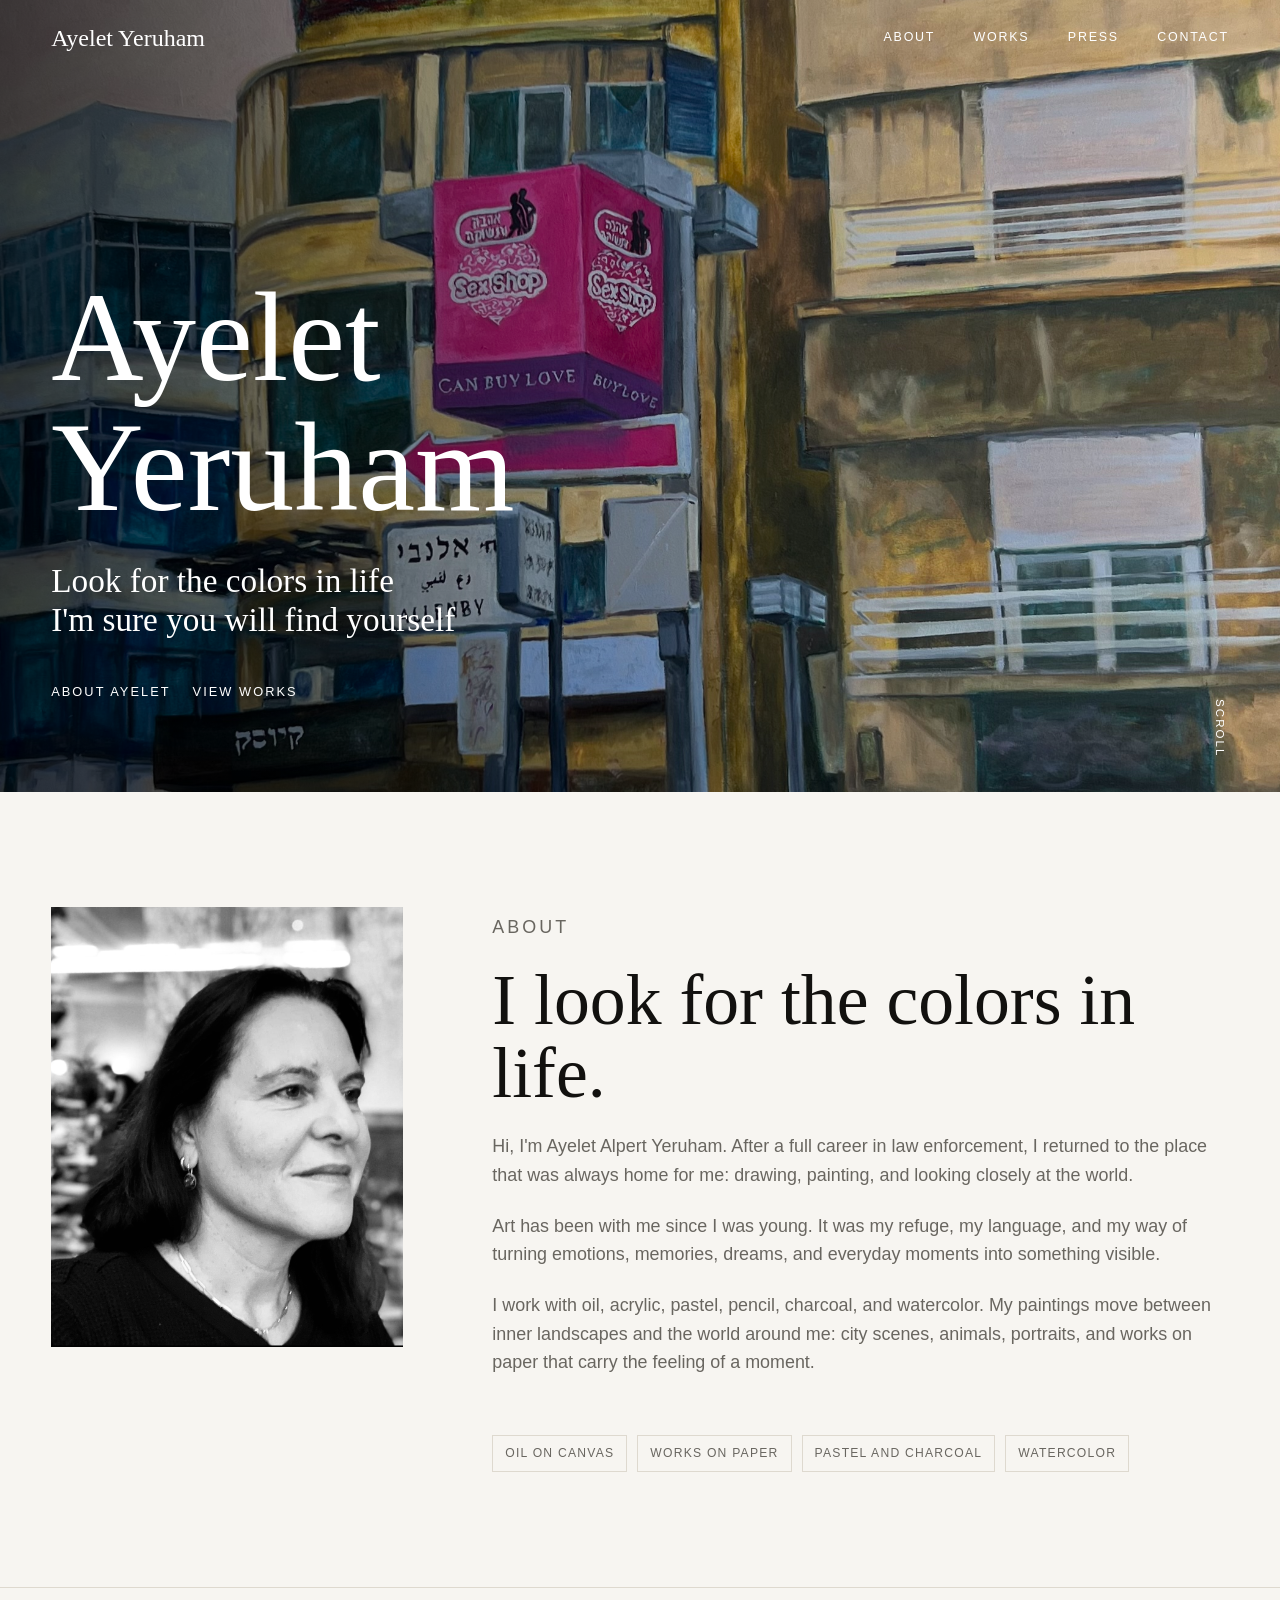
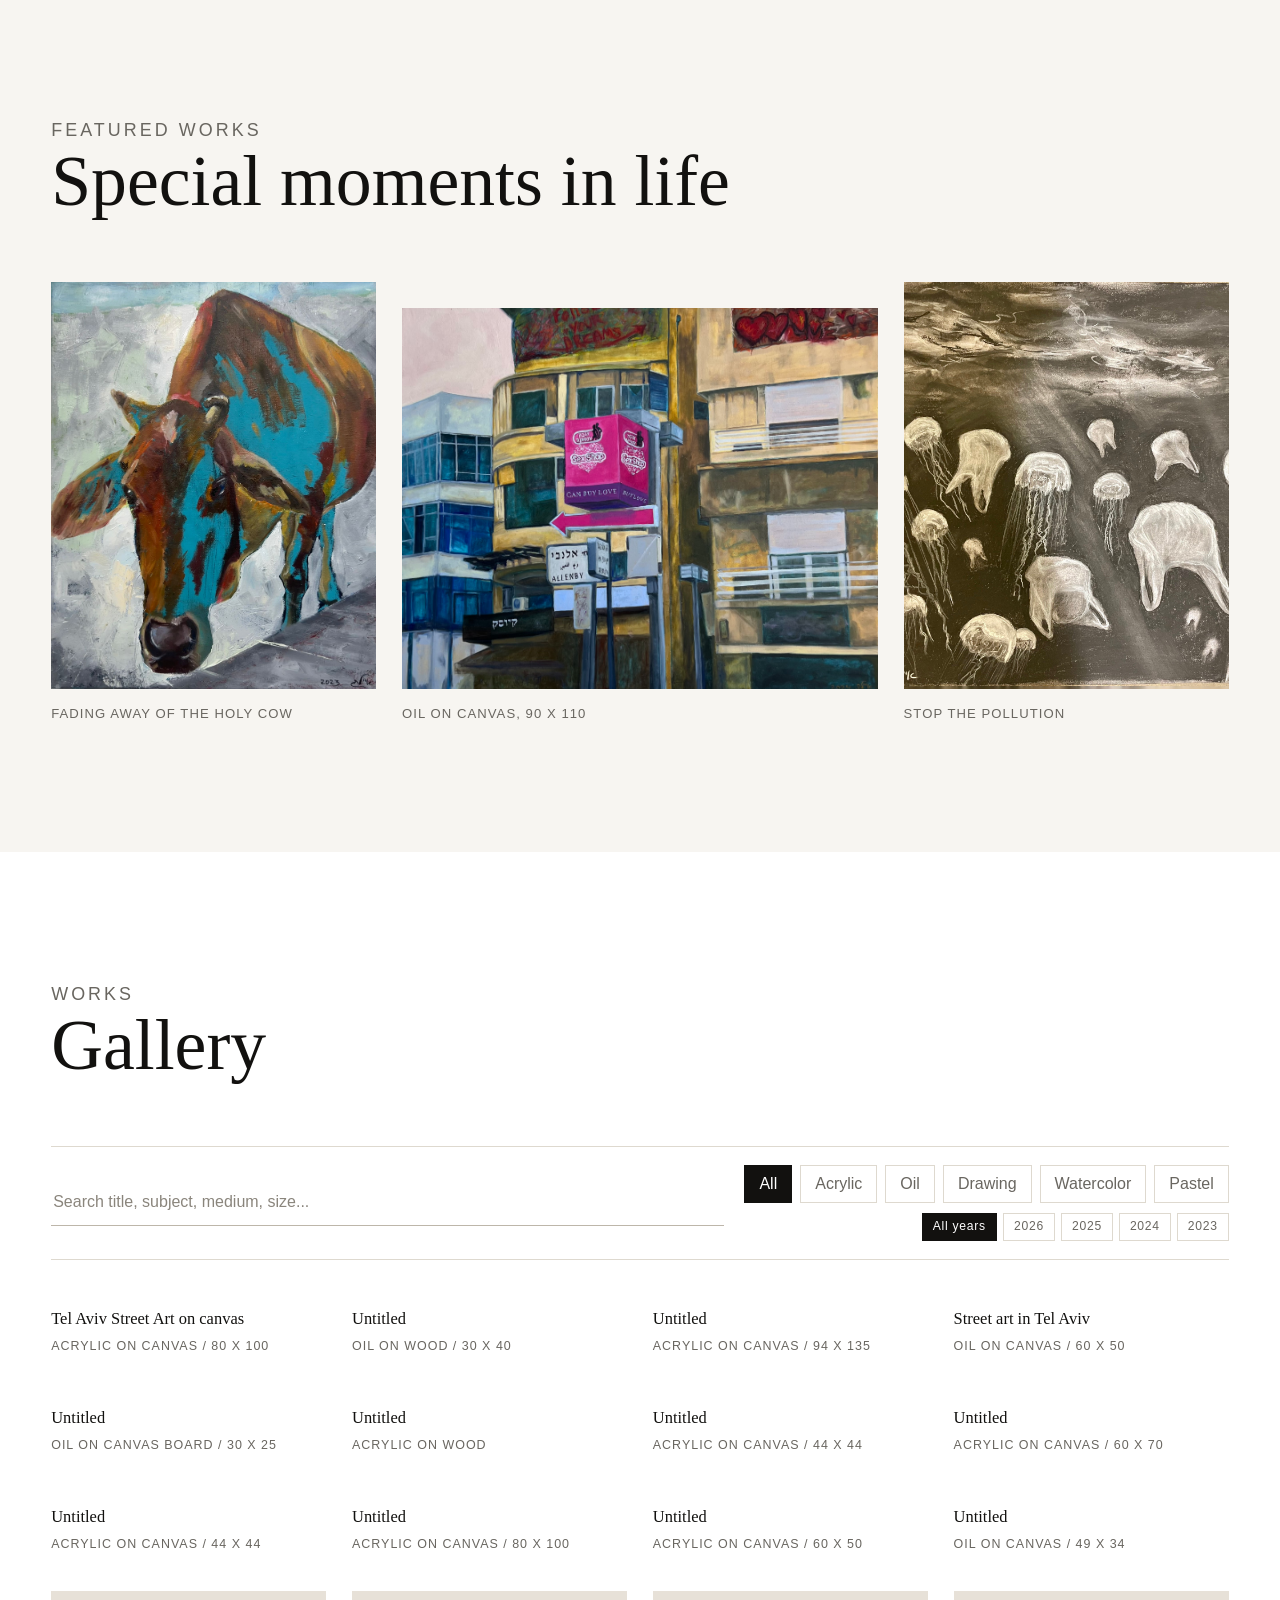
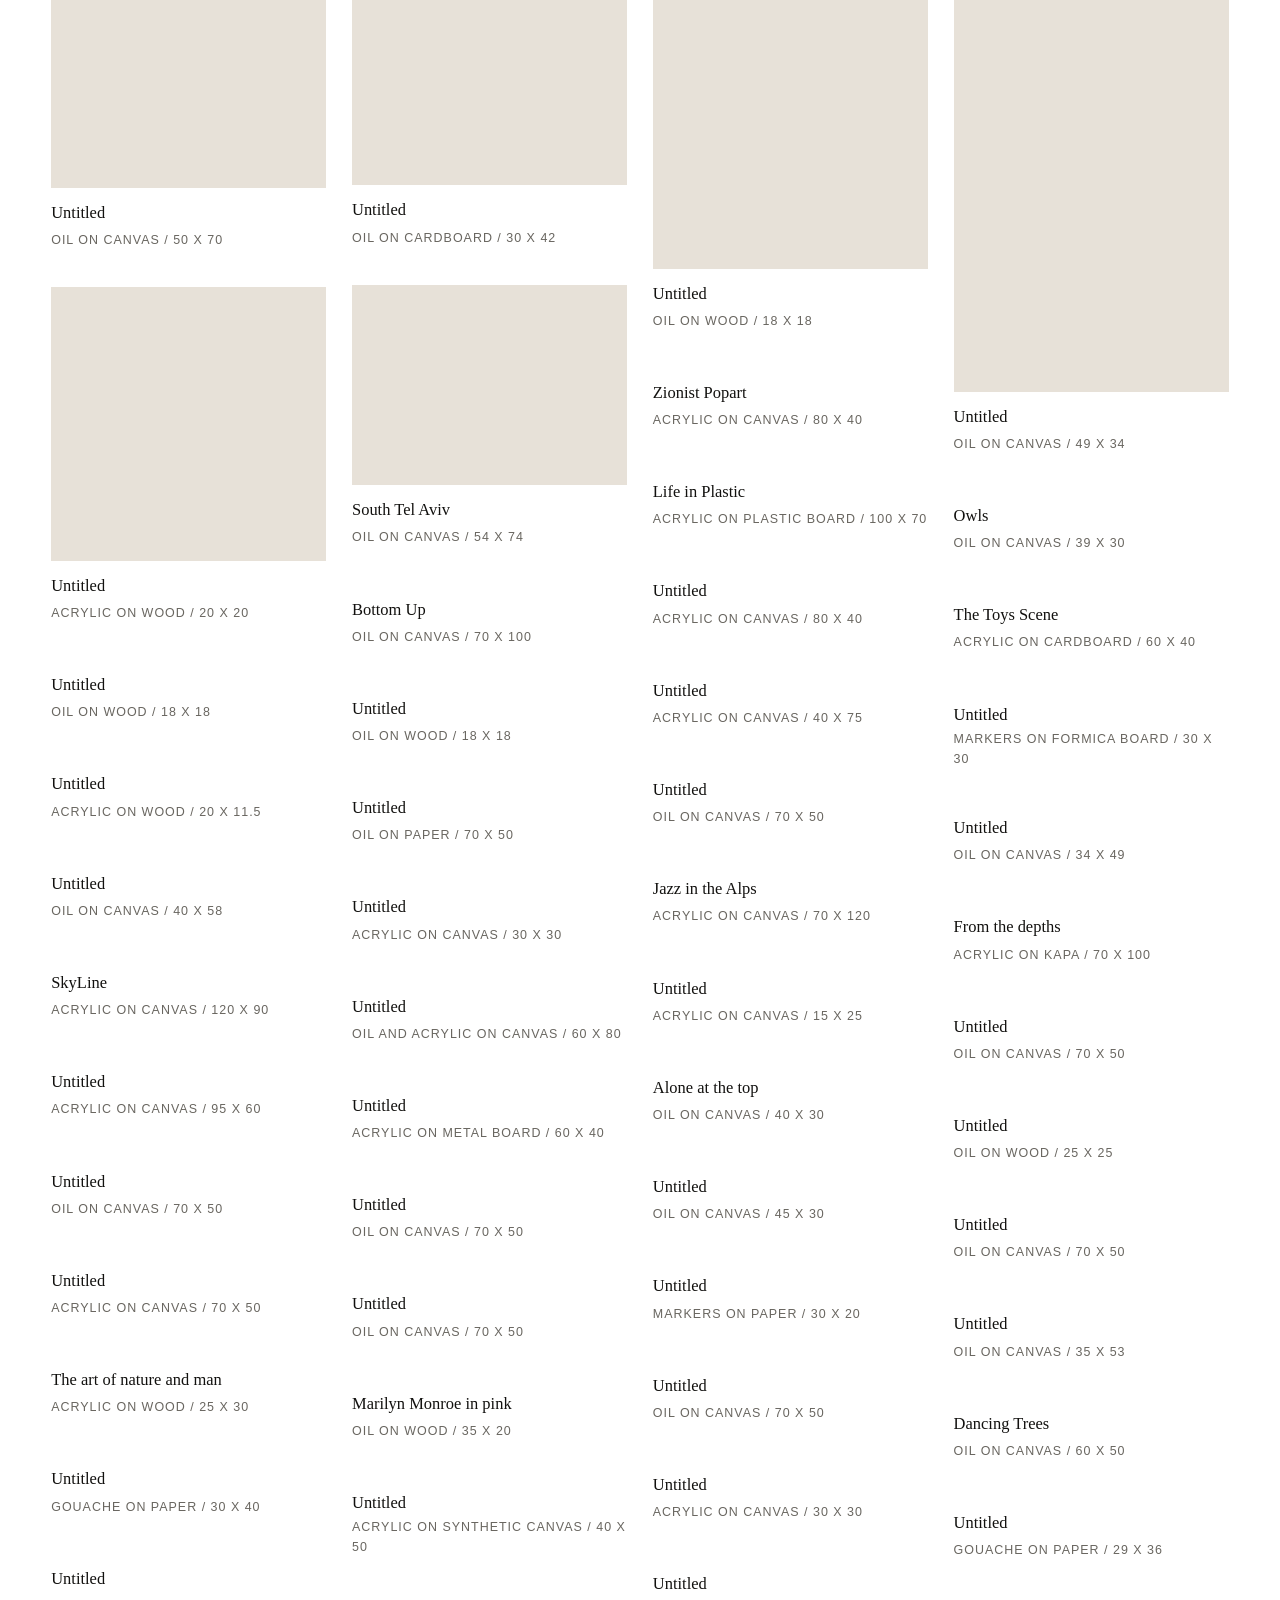
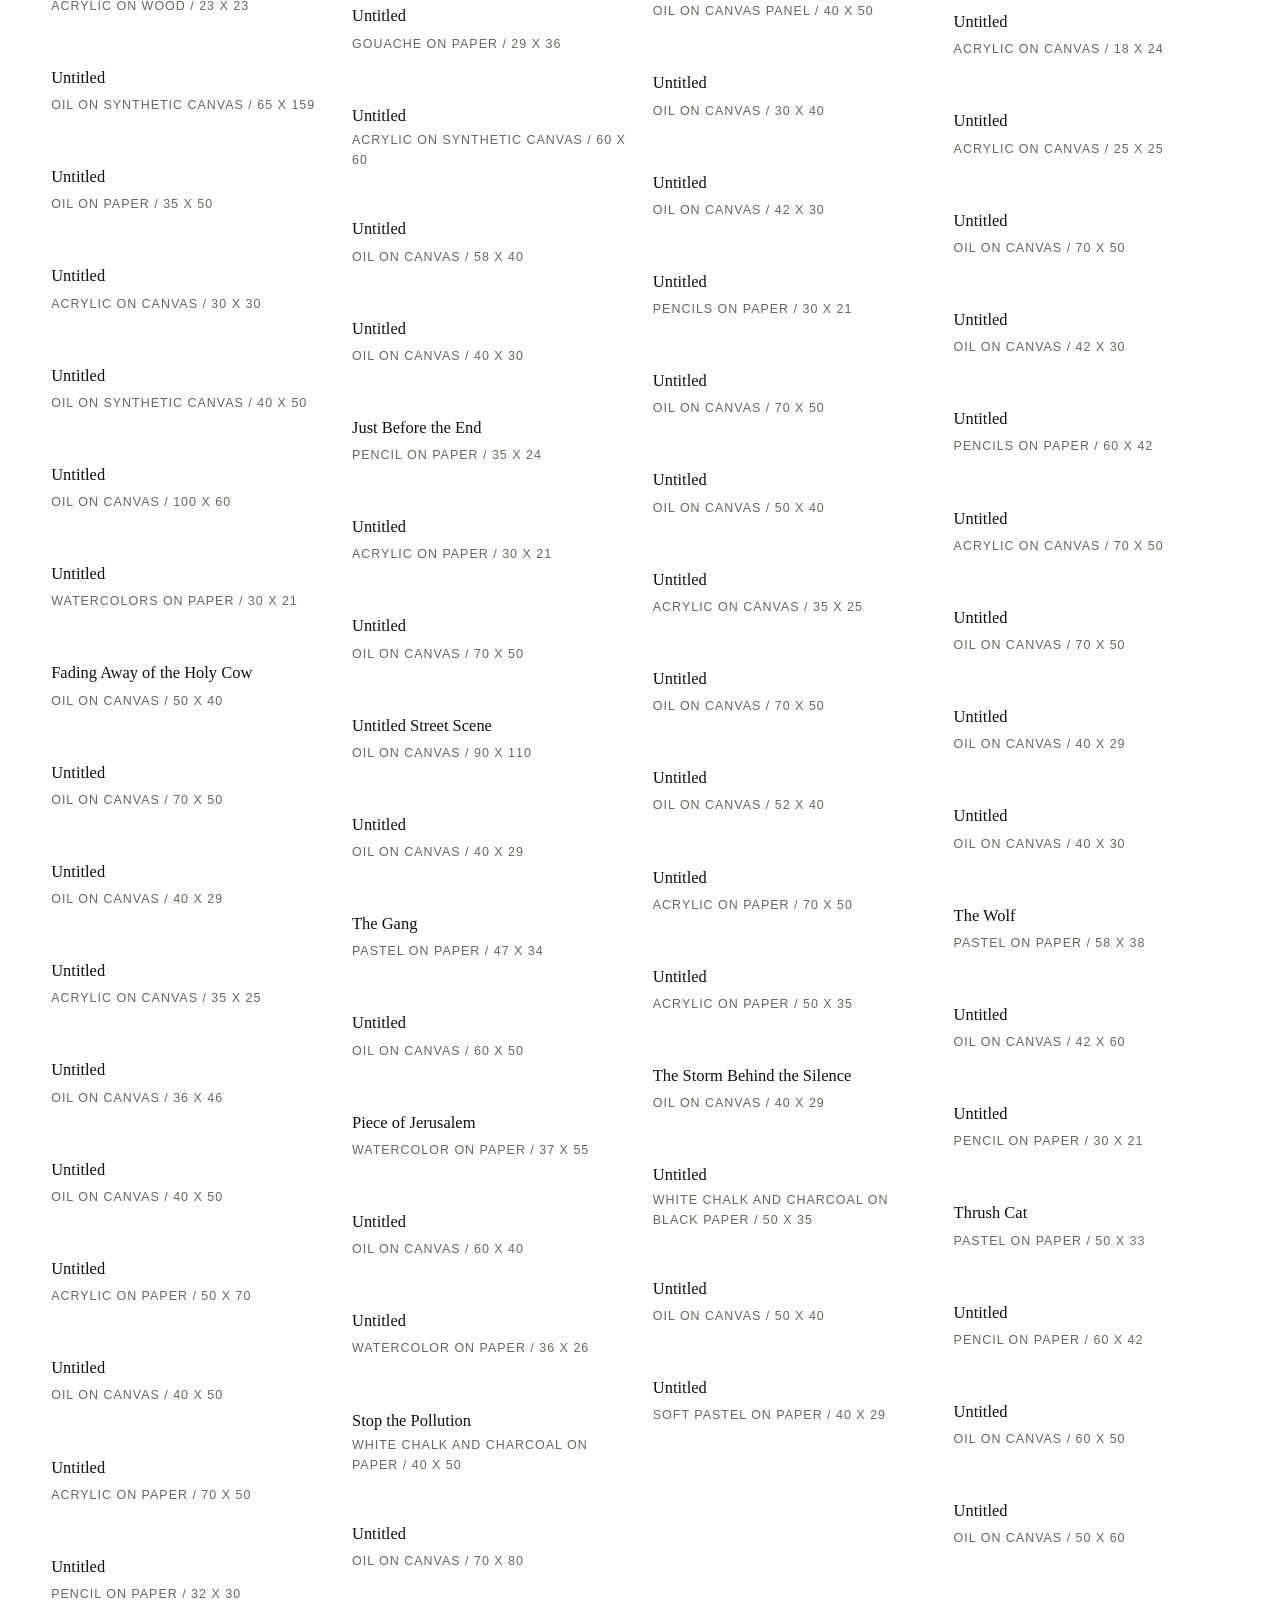
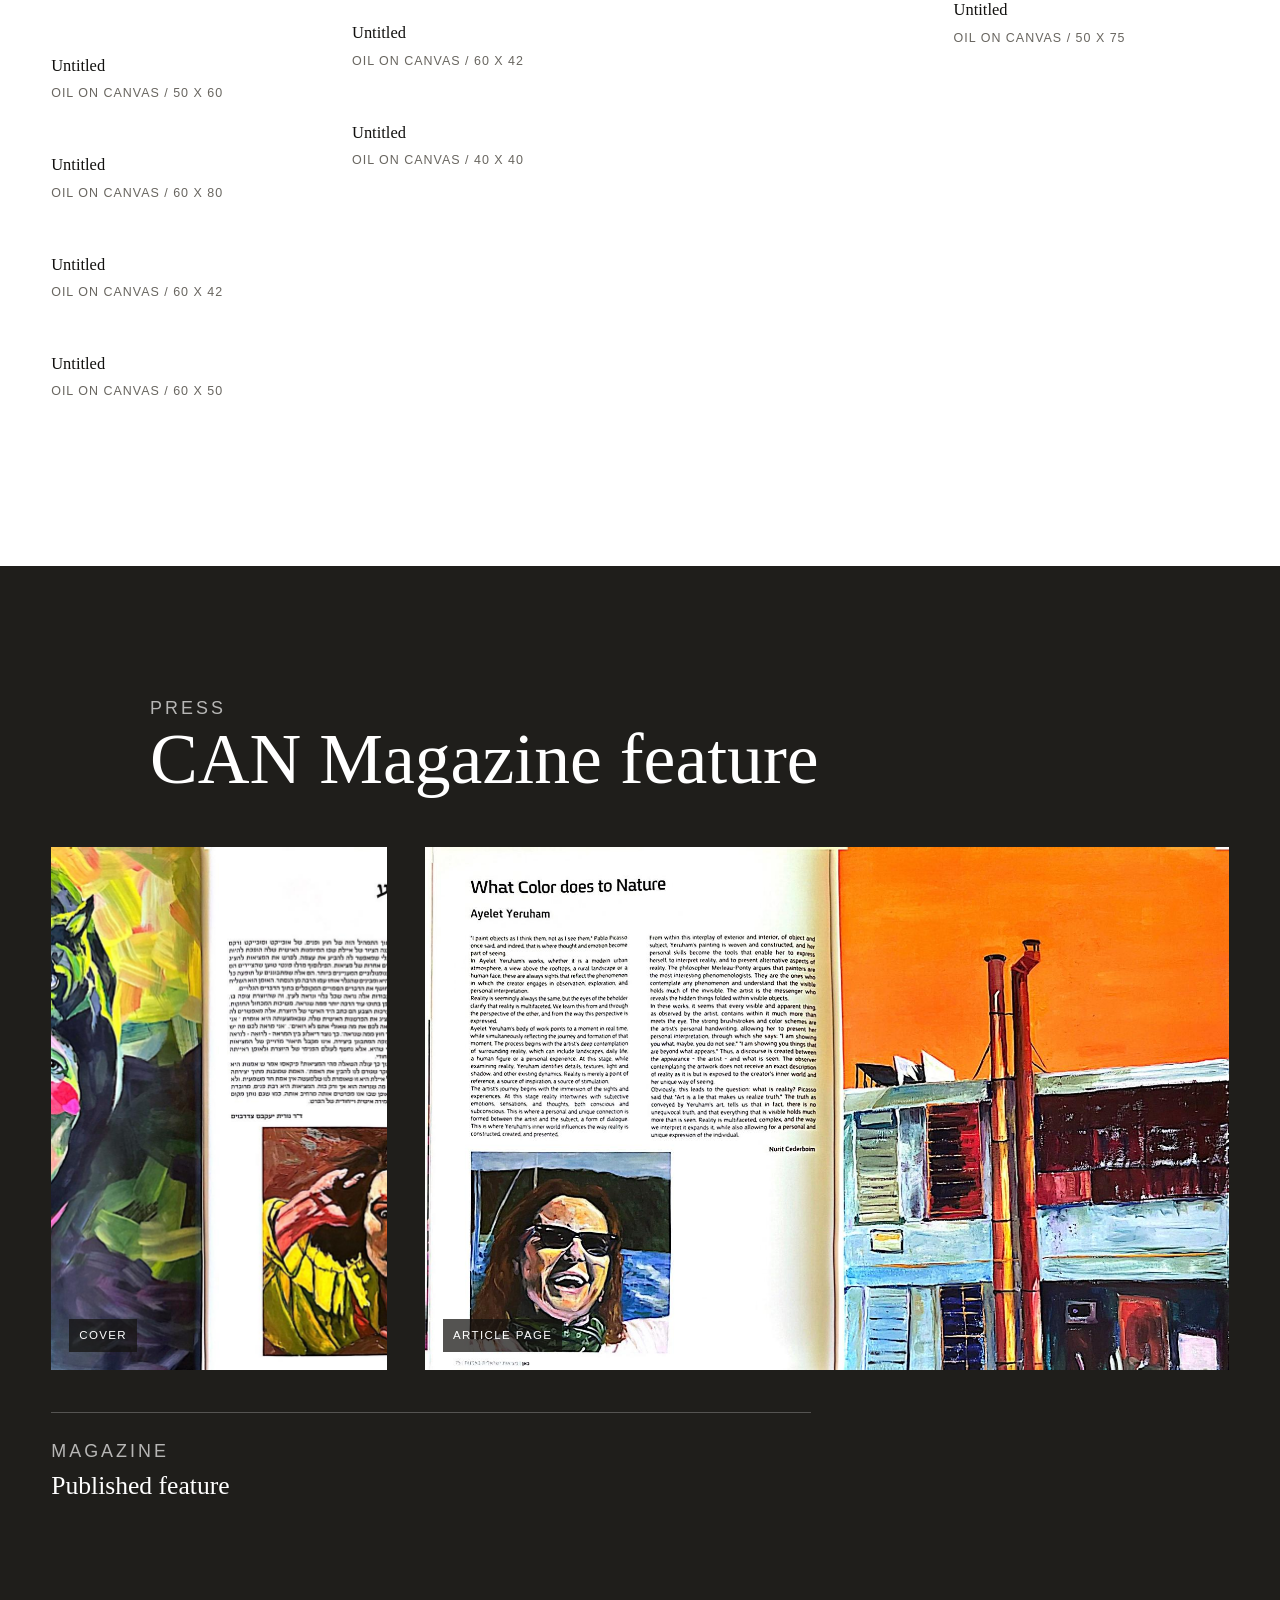
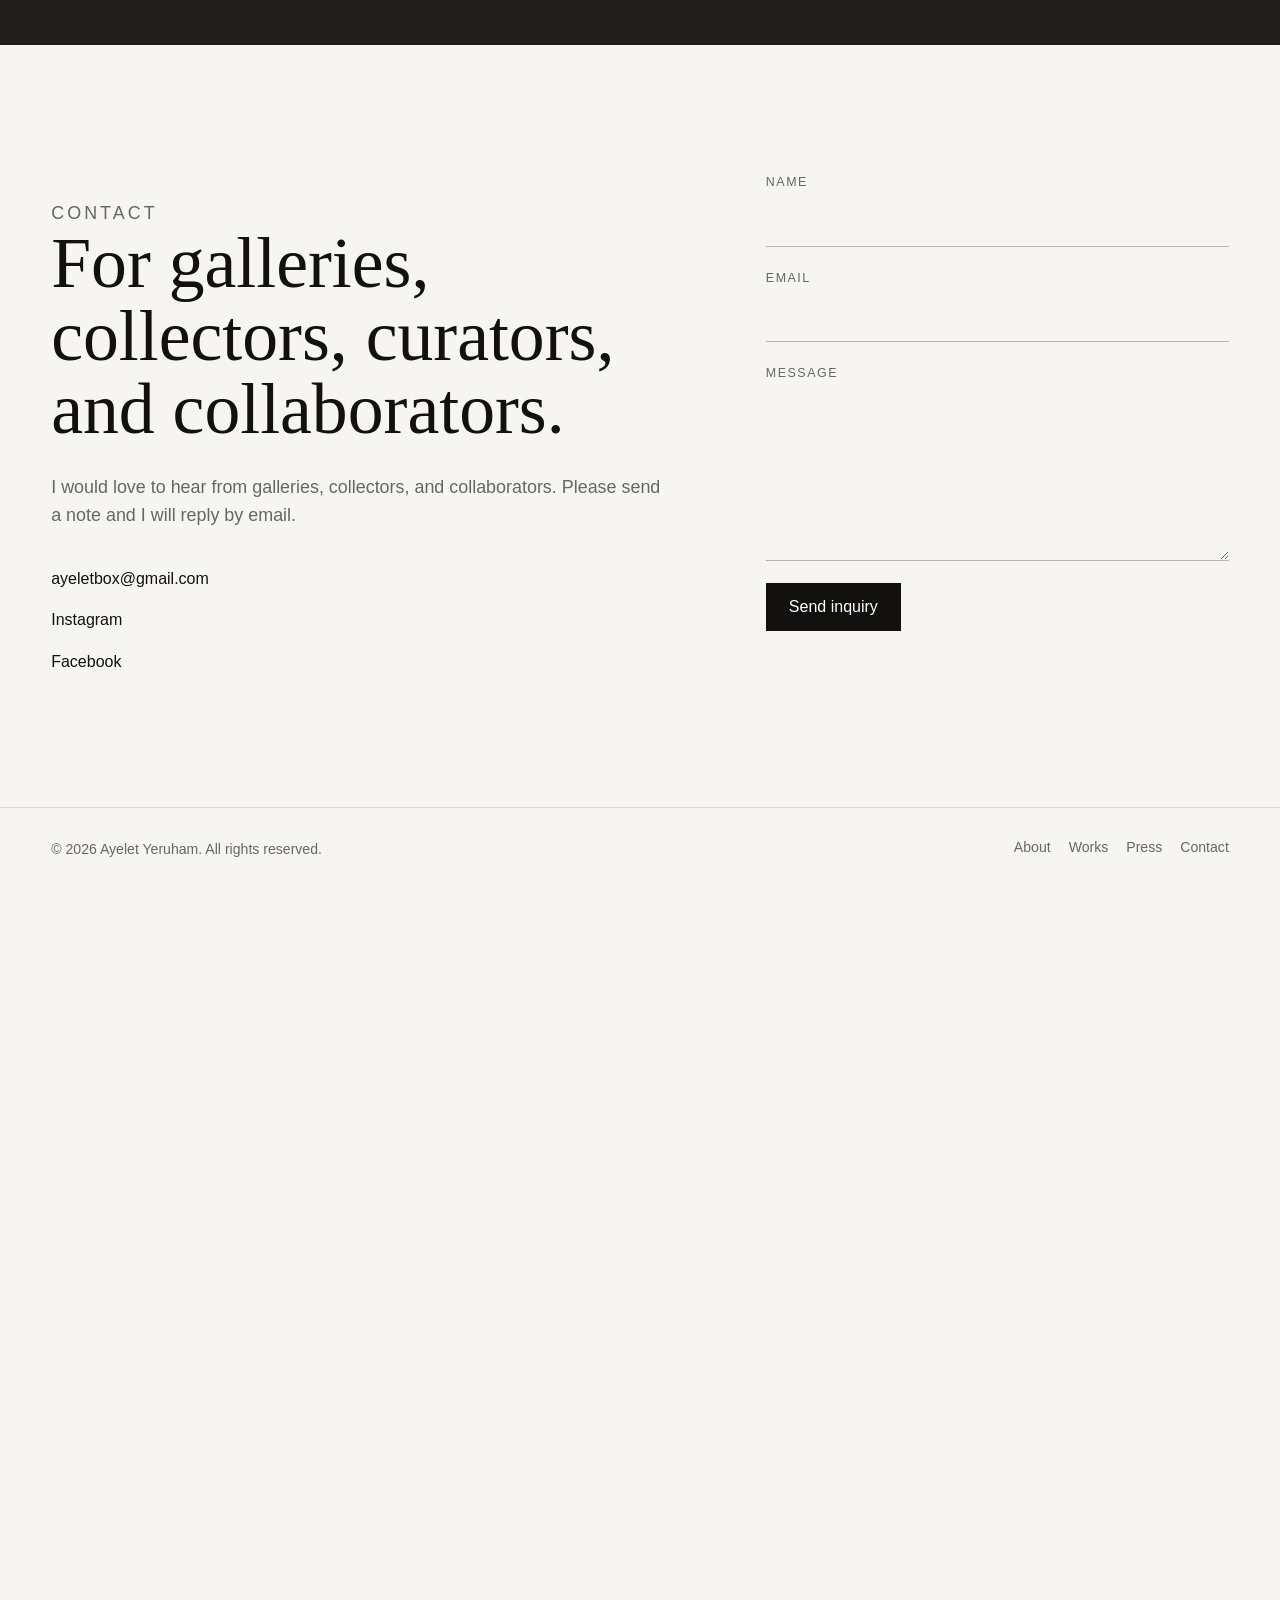
==== commit fa048521: "change text text "Special moments in life"" ====
--- a/index.html
+++ b/index.html
@@ -134,7 +134,7 @@
       <section class="featured" aria-labelledby="featured-title">
         <div class="section-heading">
           <p class="section-kicker">Featured works</p>
-          <h2 id="featured-title">Four moments from the archive</h2>
+          <h2 id="featured-title">Special moments in life</h2>
         </div>
         <div class="featured-grid">
           <button class="feature-tile" type="button" data-open-art-src="images/10.jpg">
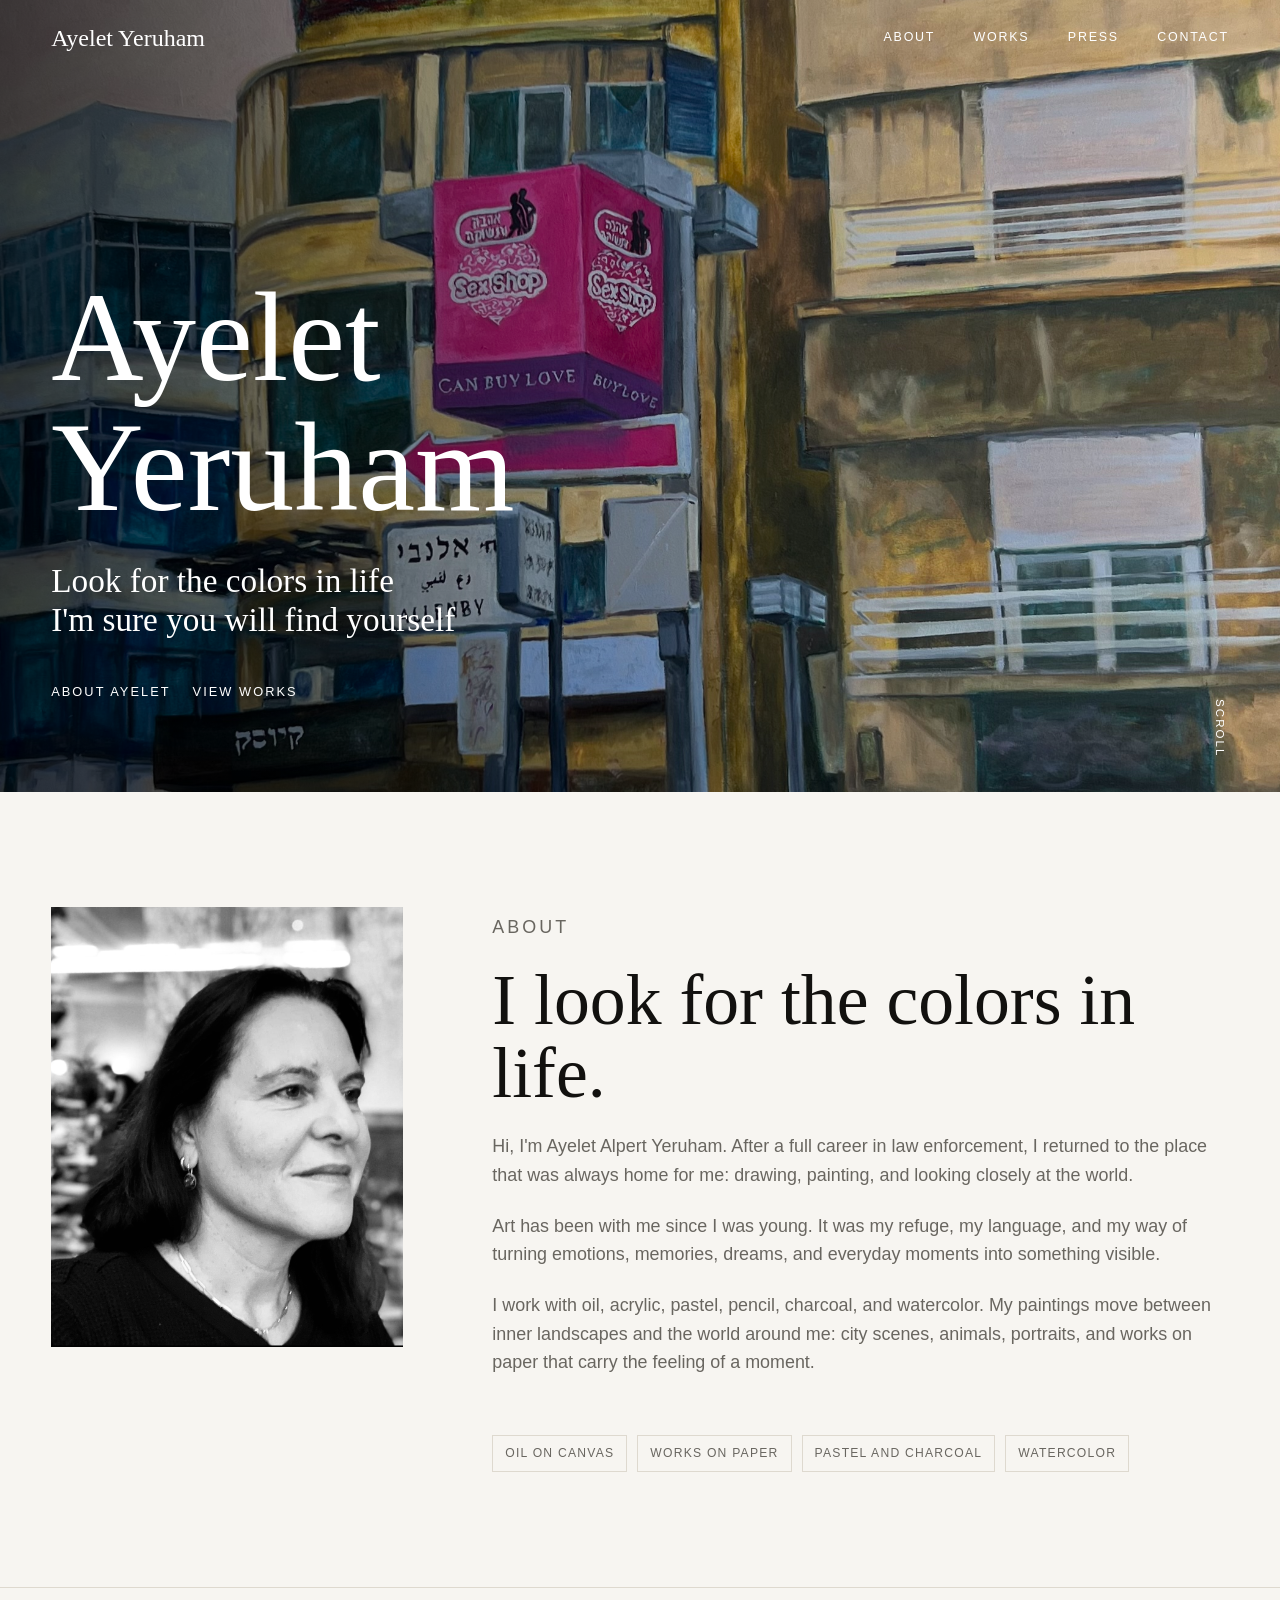
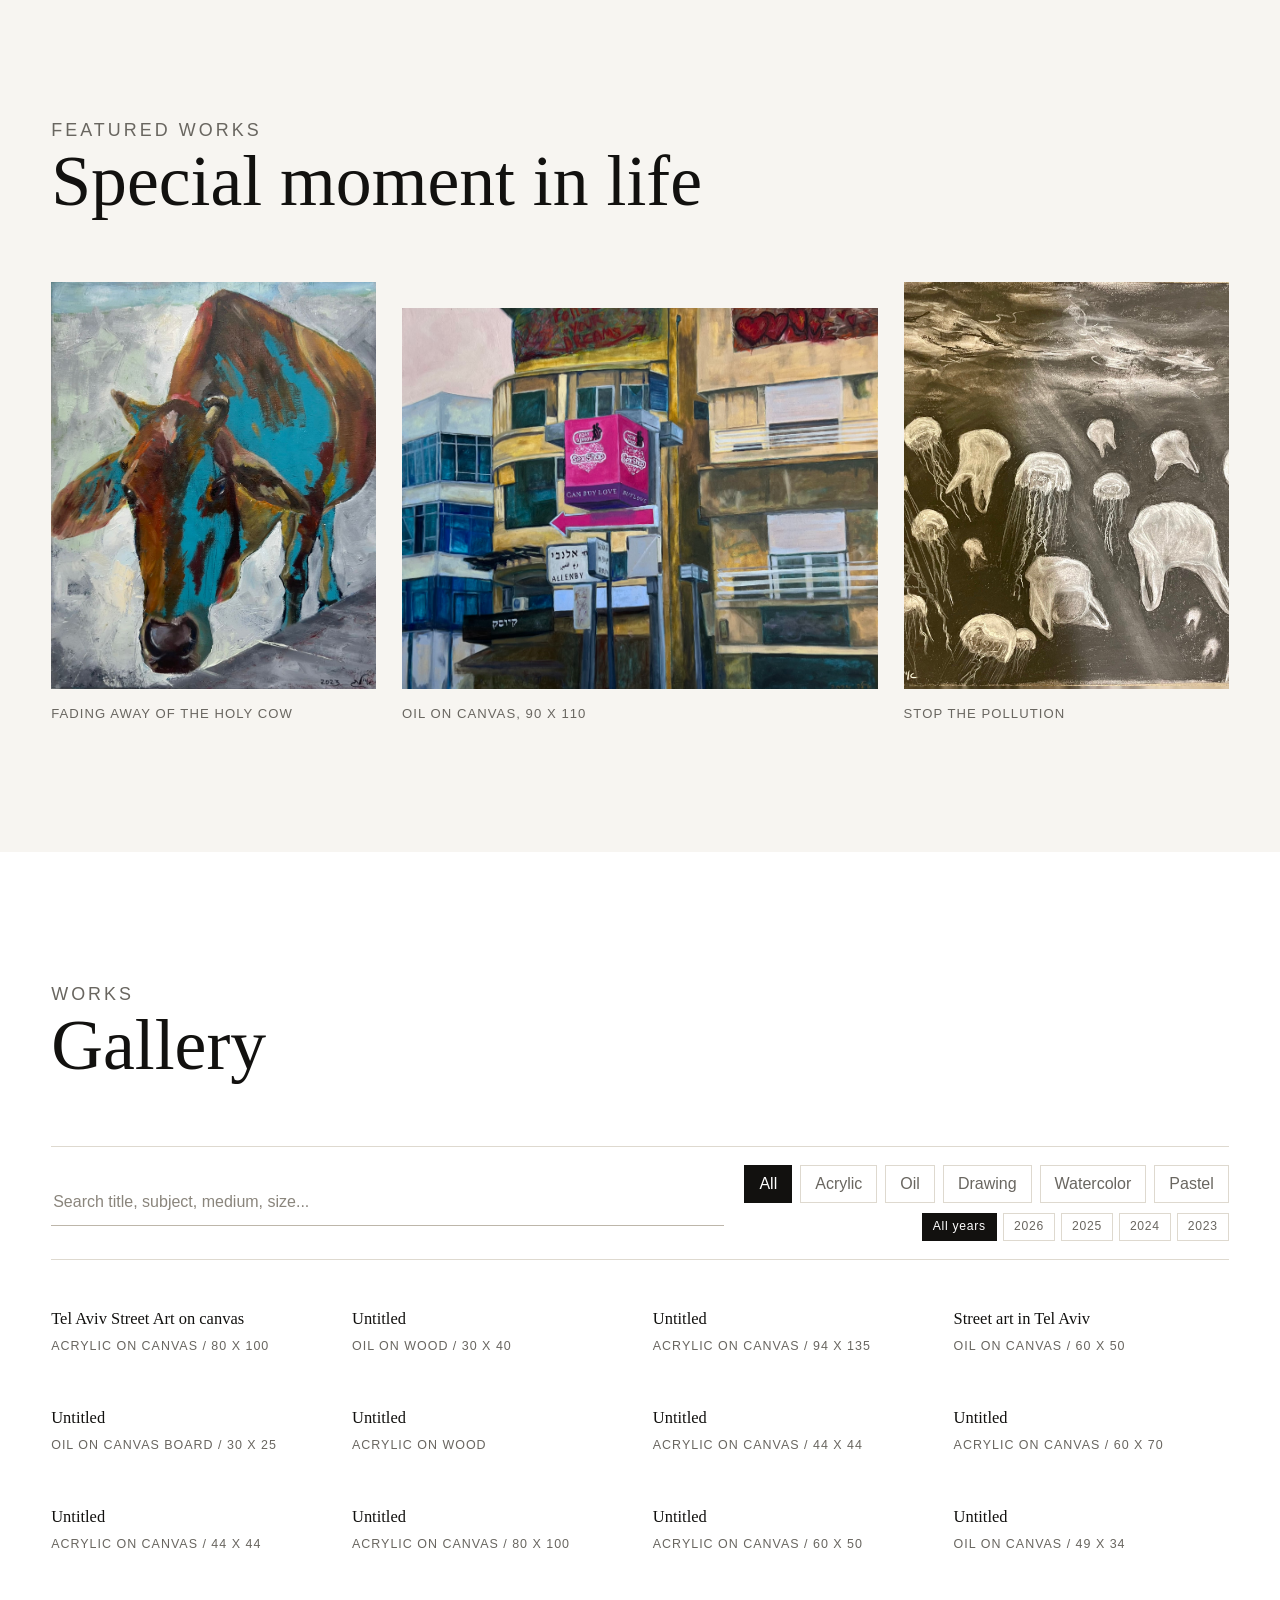
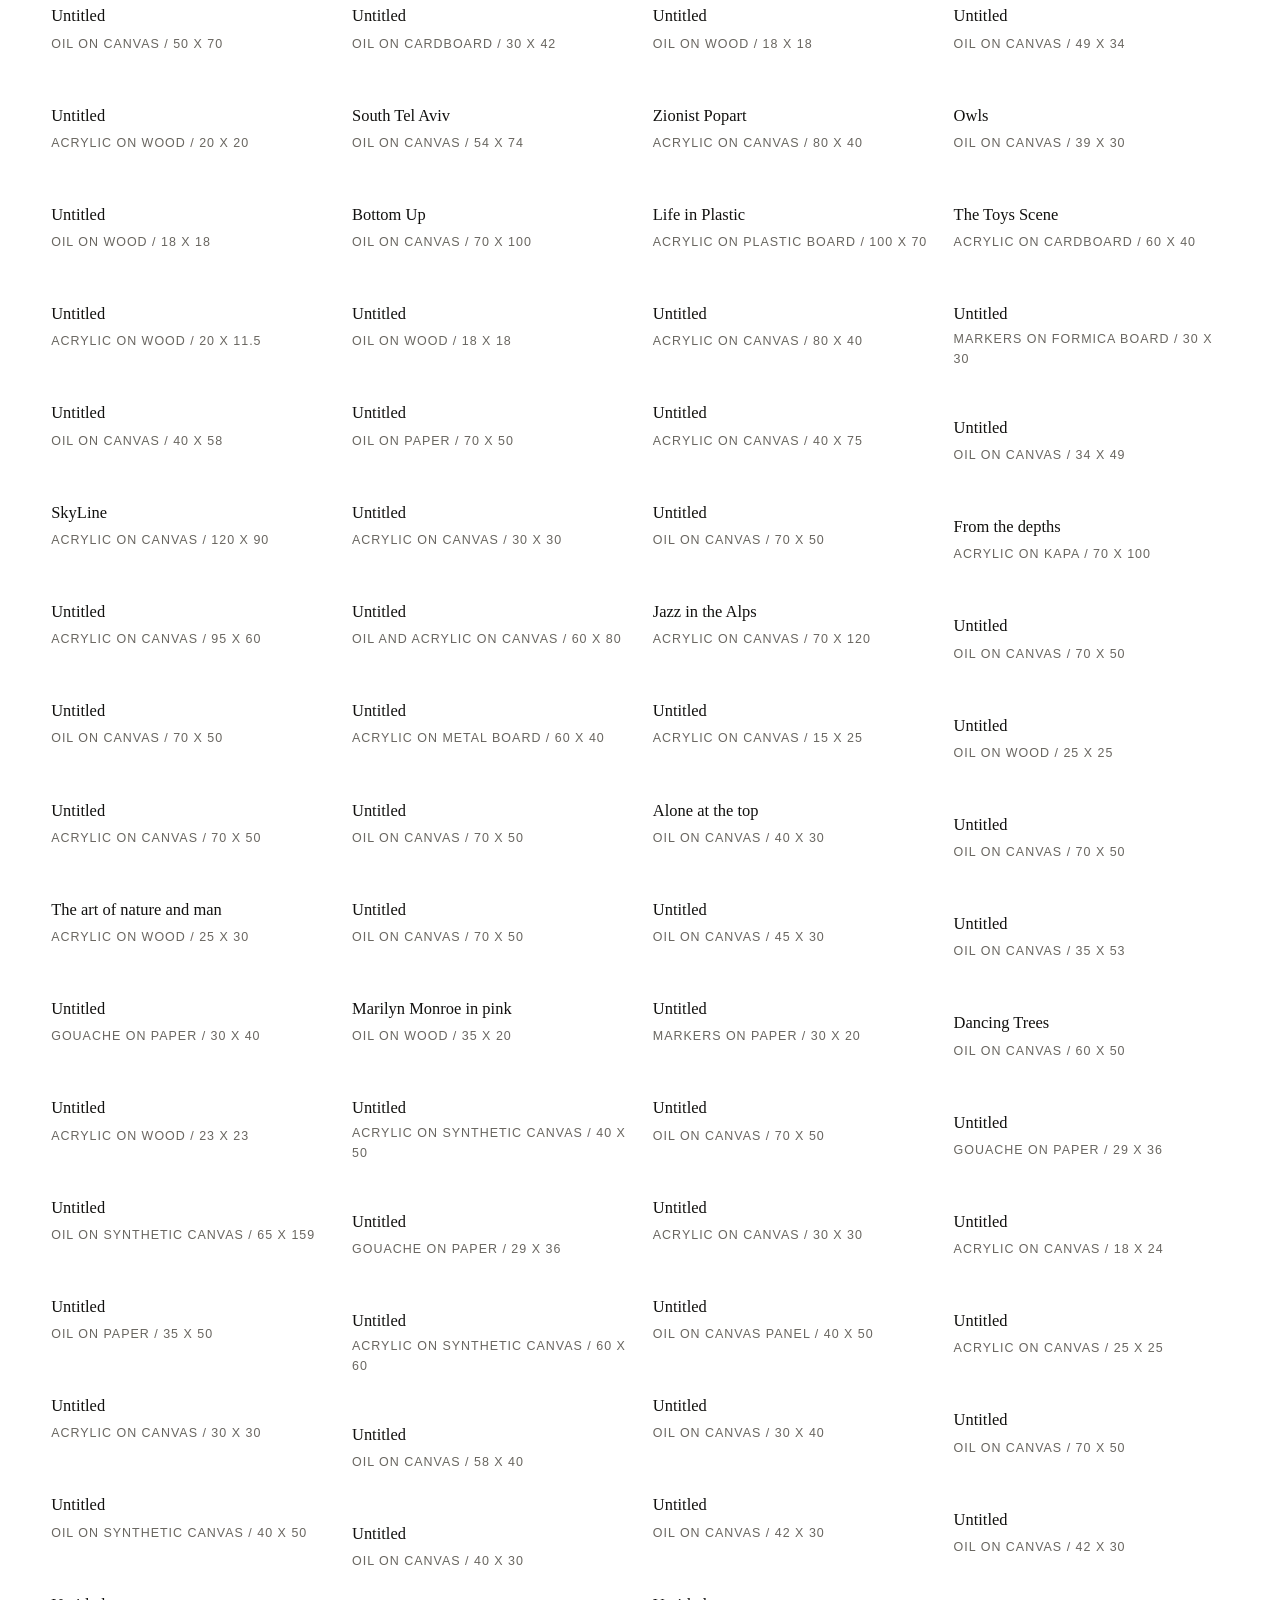
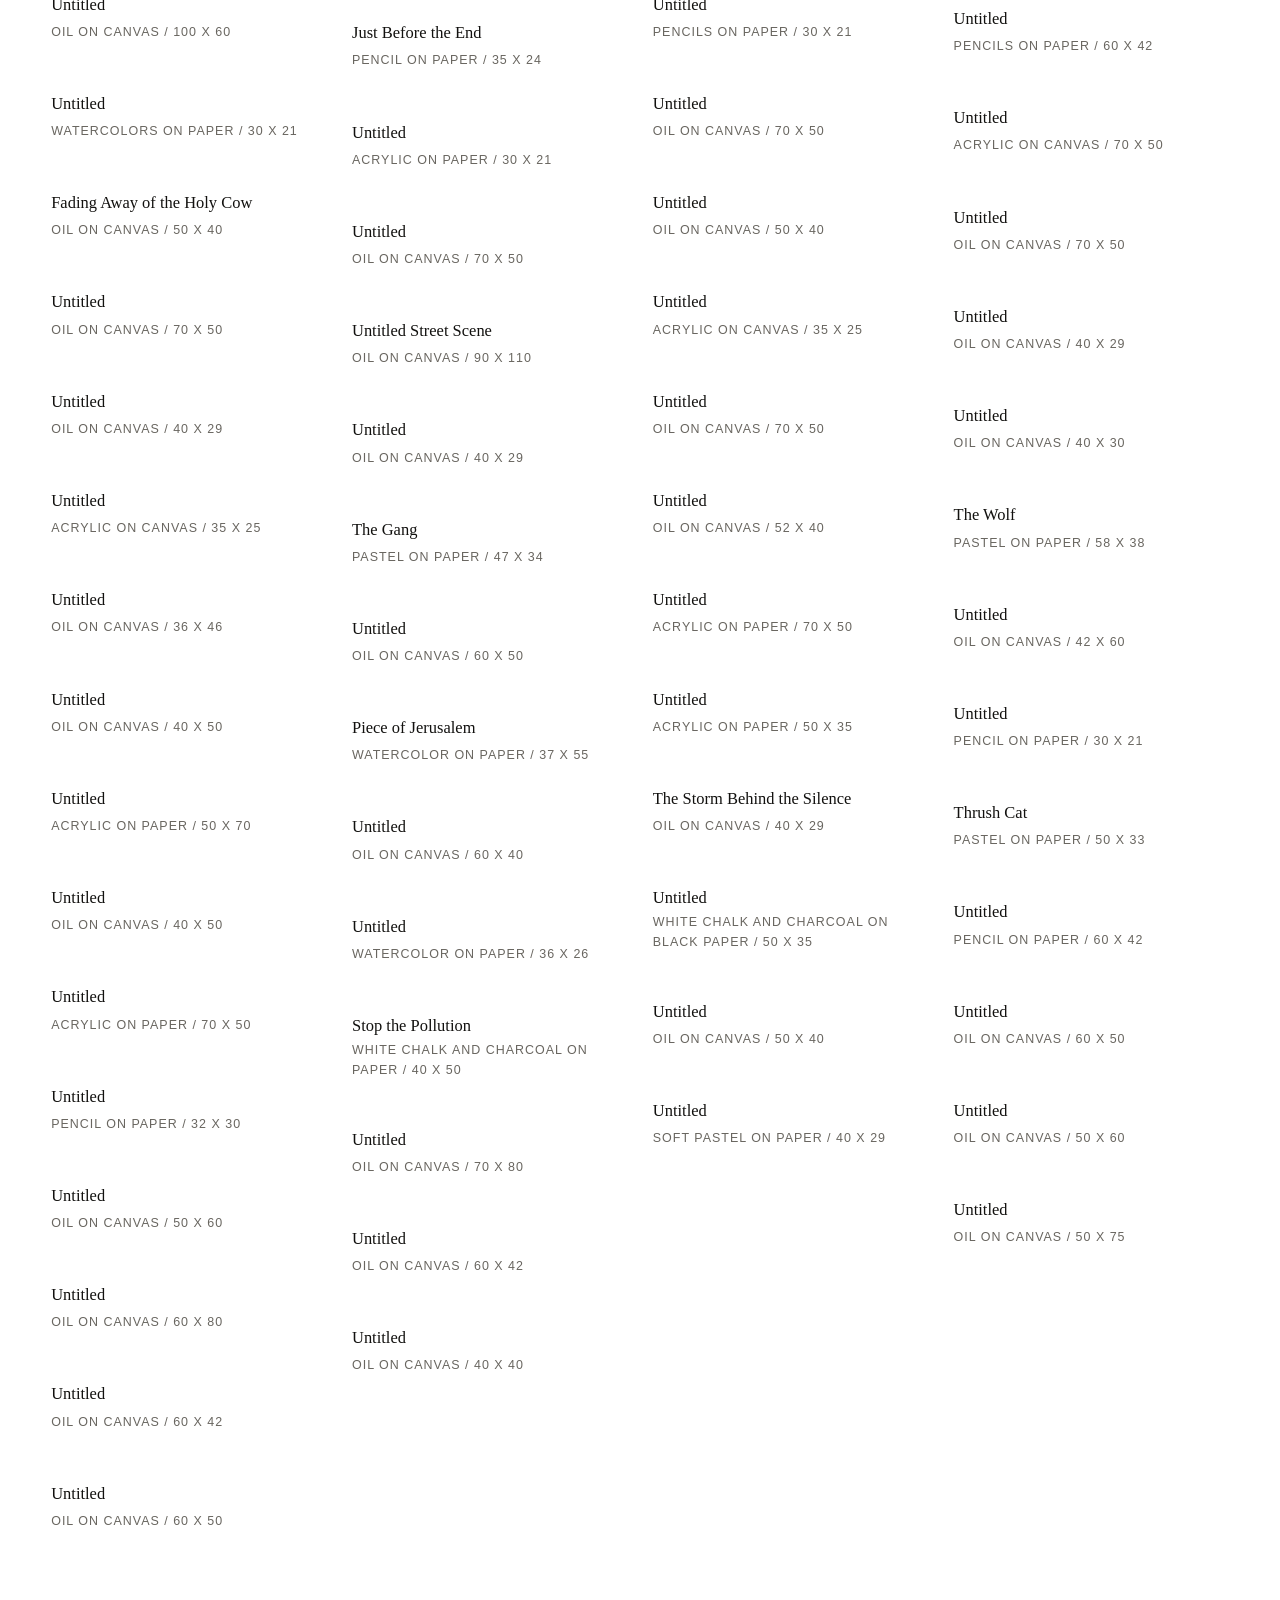
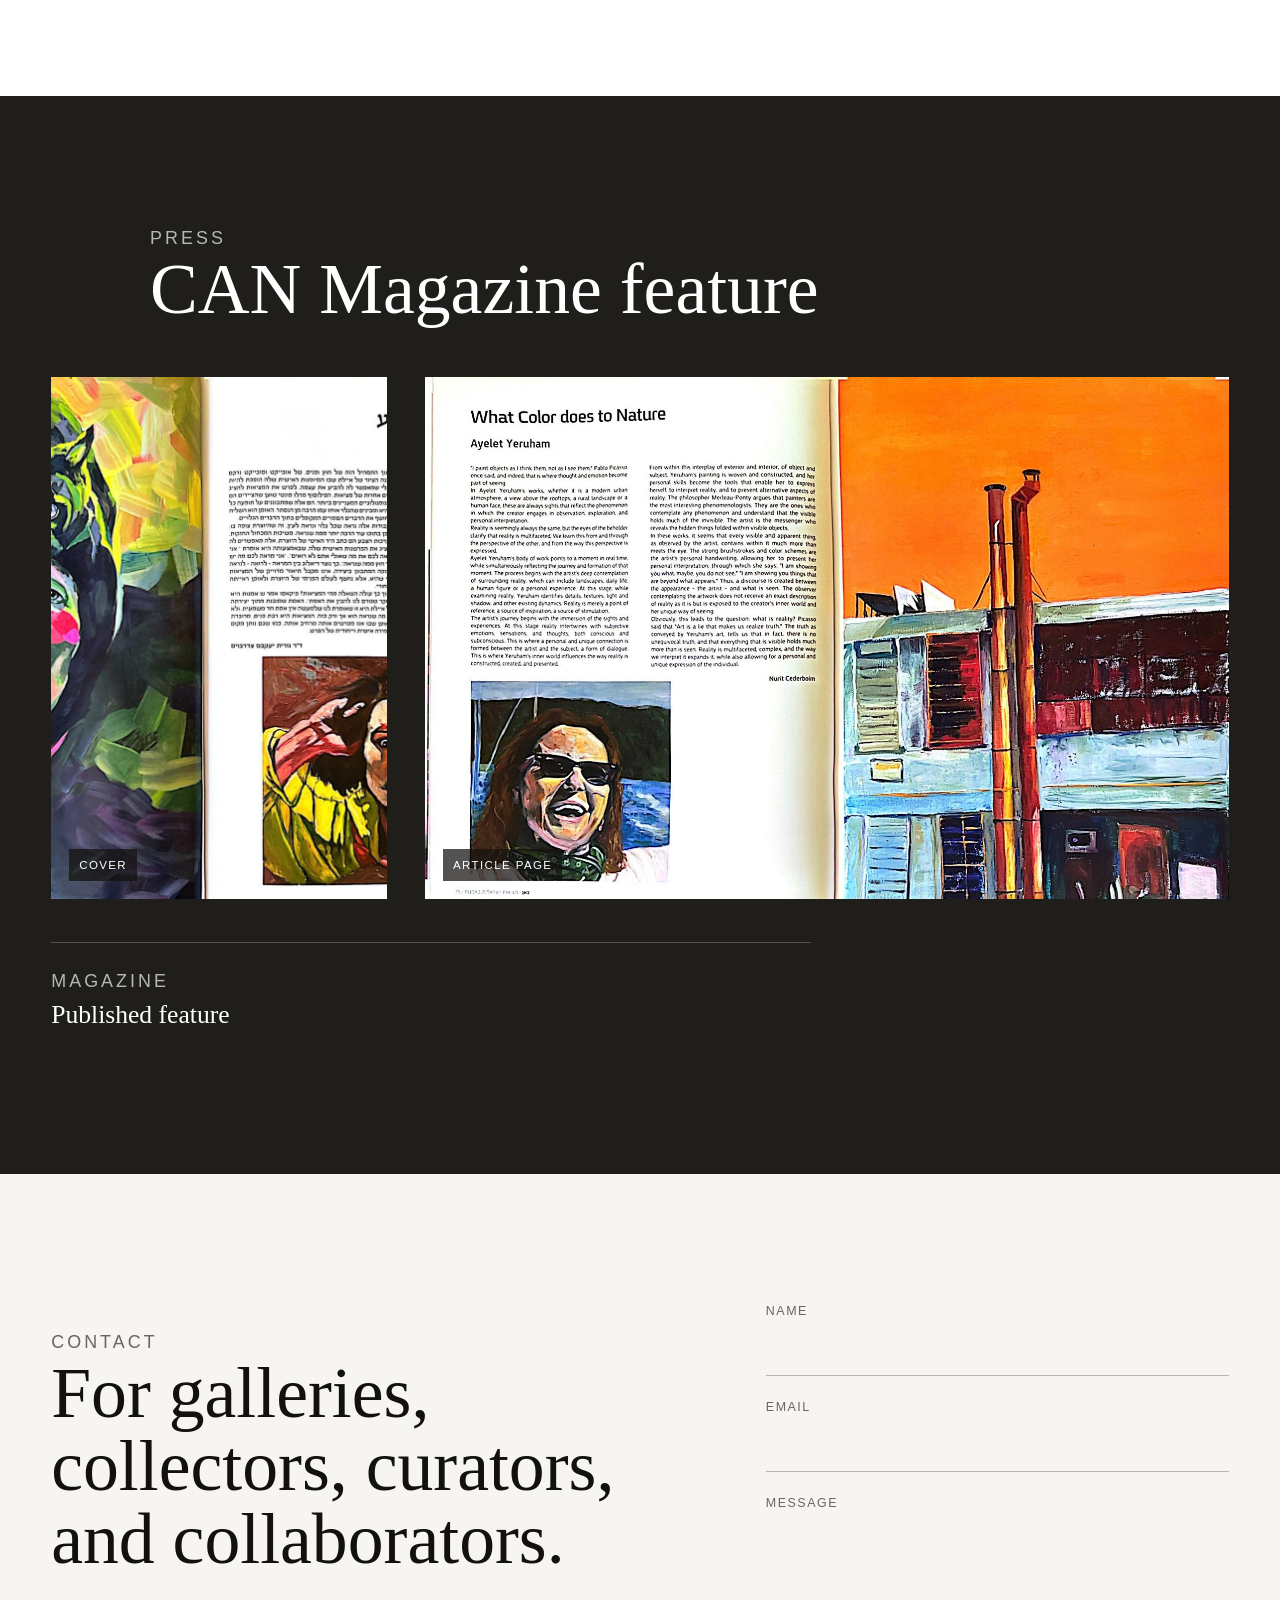
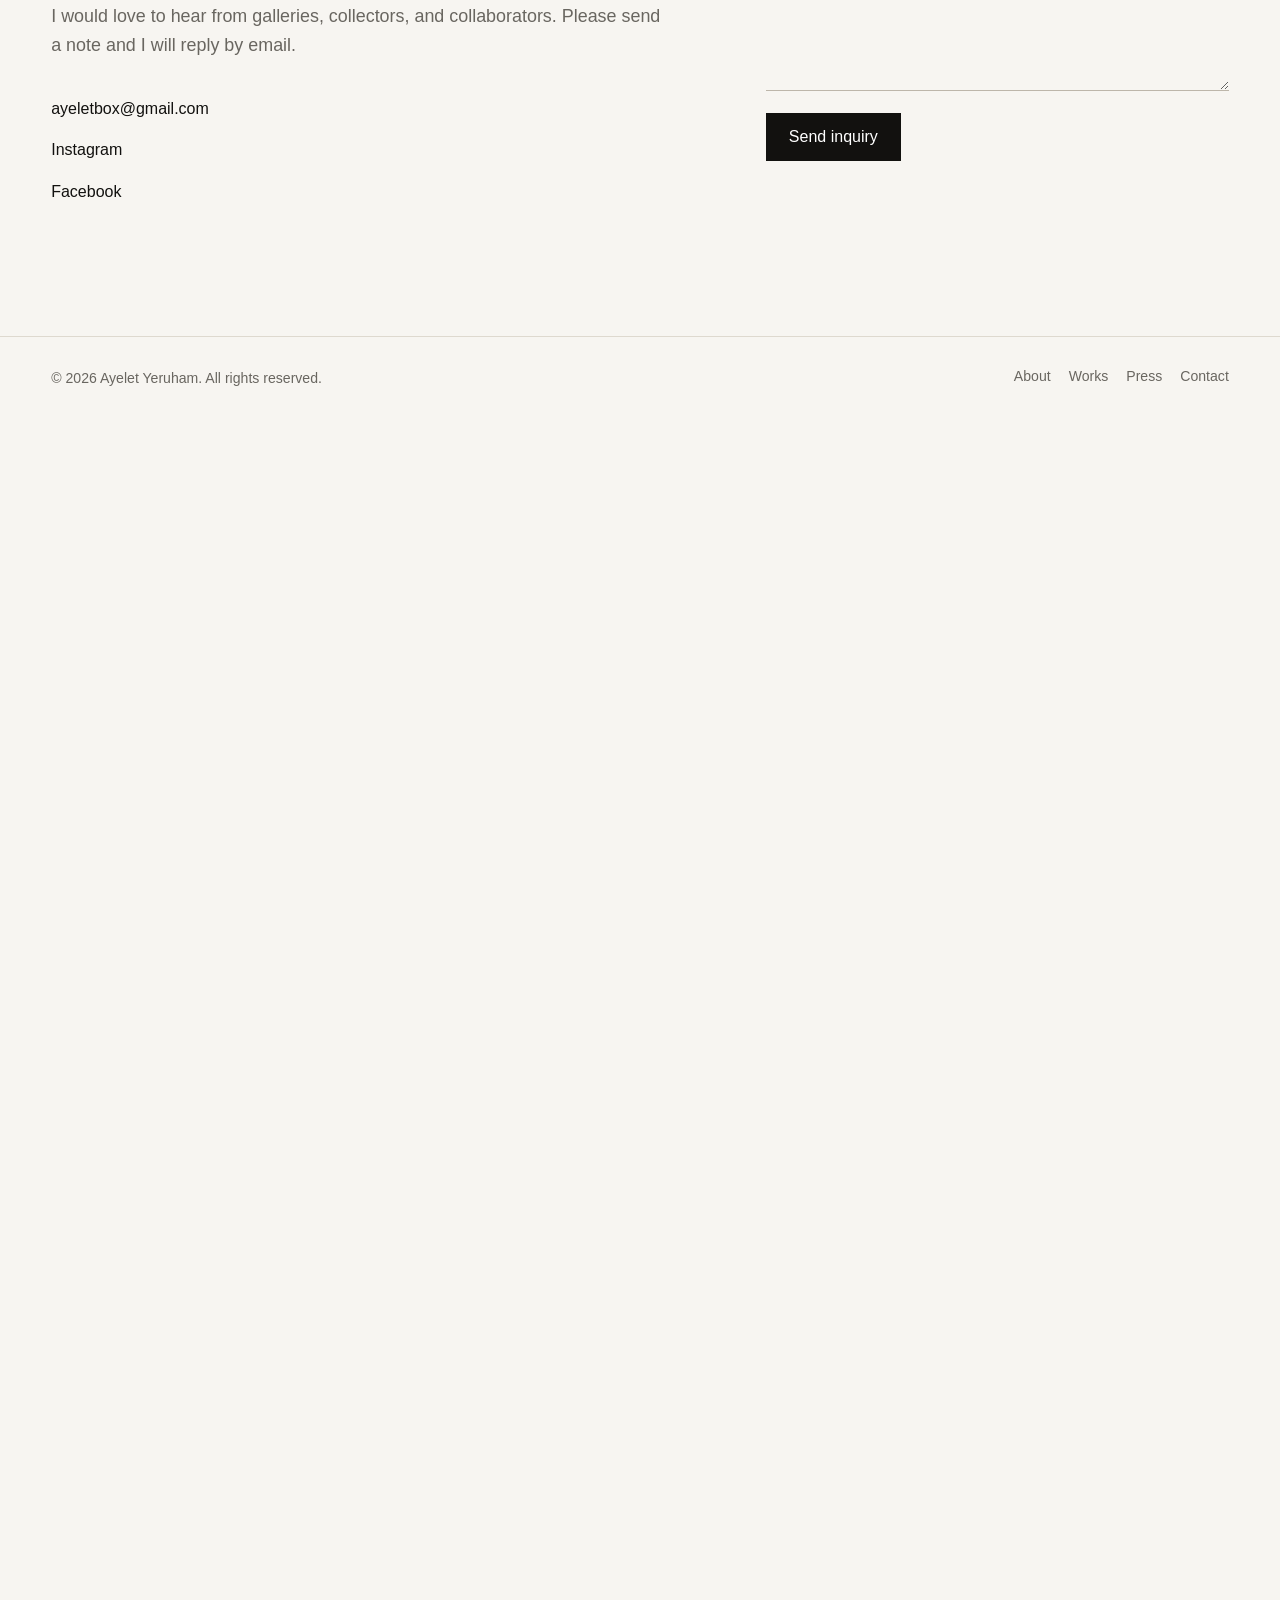
==== commit 8494e98d: "Update featured title in index.html text changes" ====
--- a/index.html
+++ b/index.html
@@ -134,7 +134,7 @@
       <section class="featured" aria-labelledby="featured-title">
         <div class="section-heading">
           <p class="section-kicker">Featured works</p>
-          <h2 id="featured-title">Special moments in life</h2>
+          <h2 id="featured-title">Special moment in life</h2>
         </div>
         <div class="featured-grid">
           <button class="feature-tile" type="button" data-open-art-src="images/10.jpg">
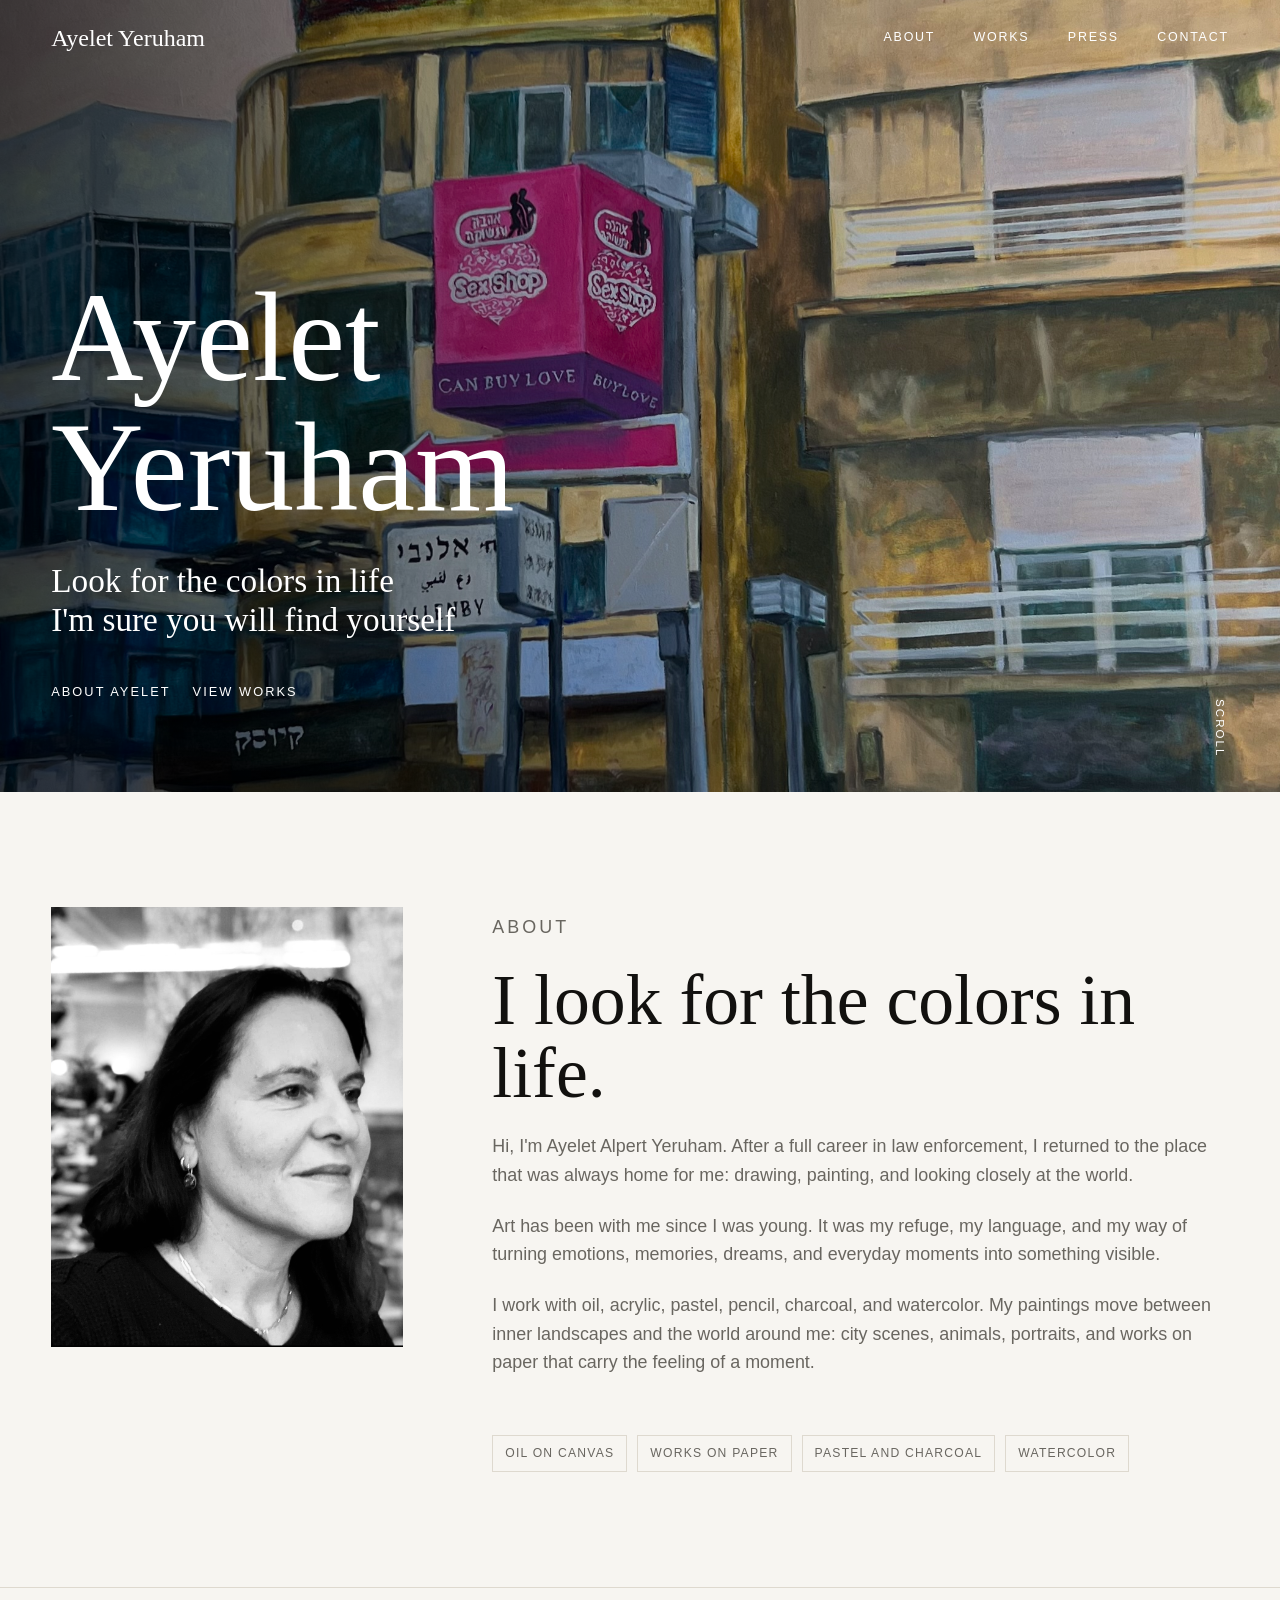
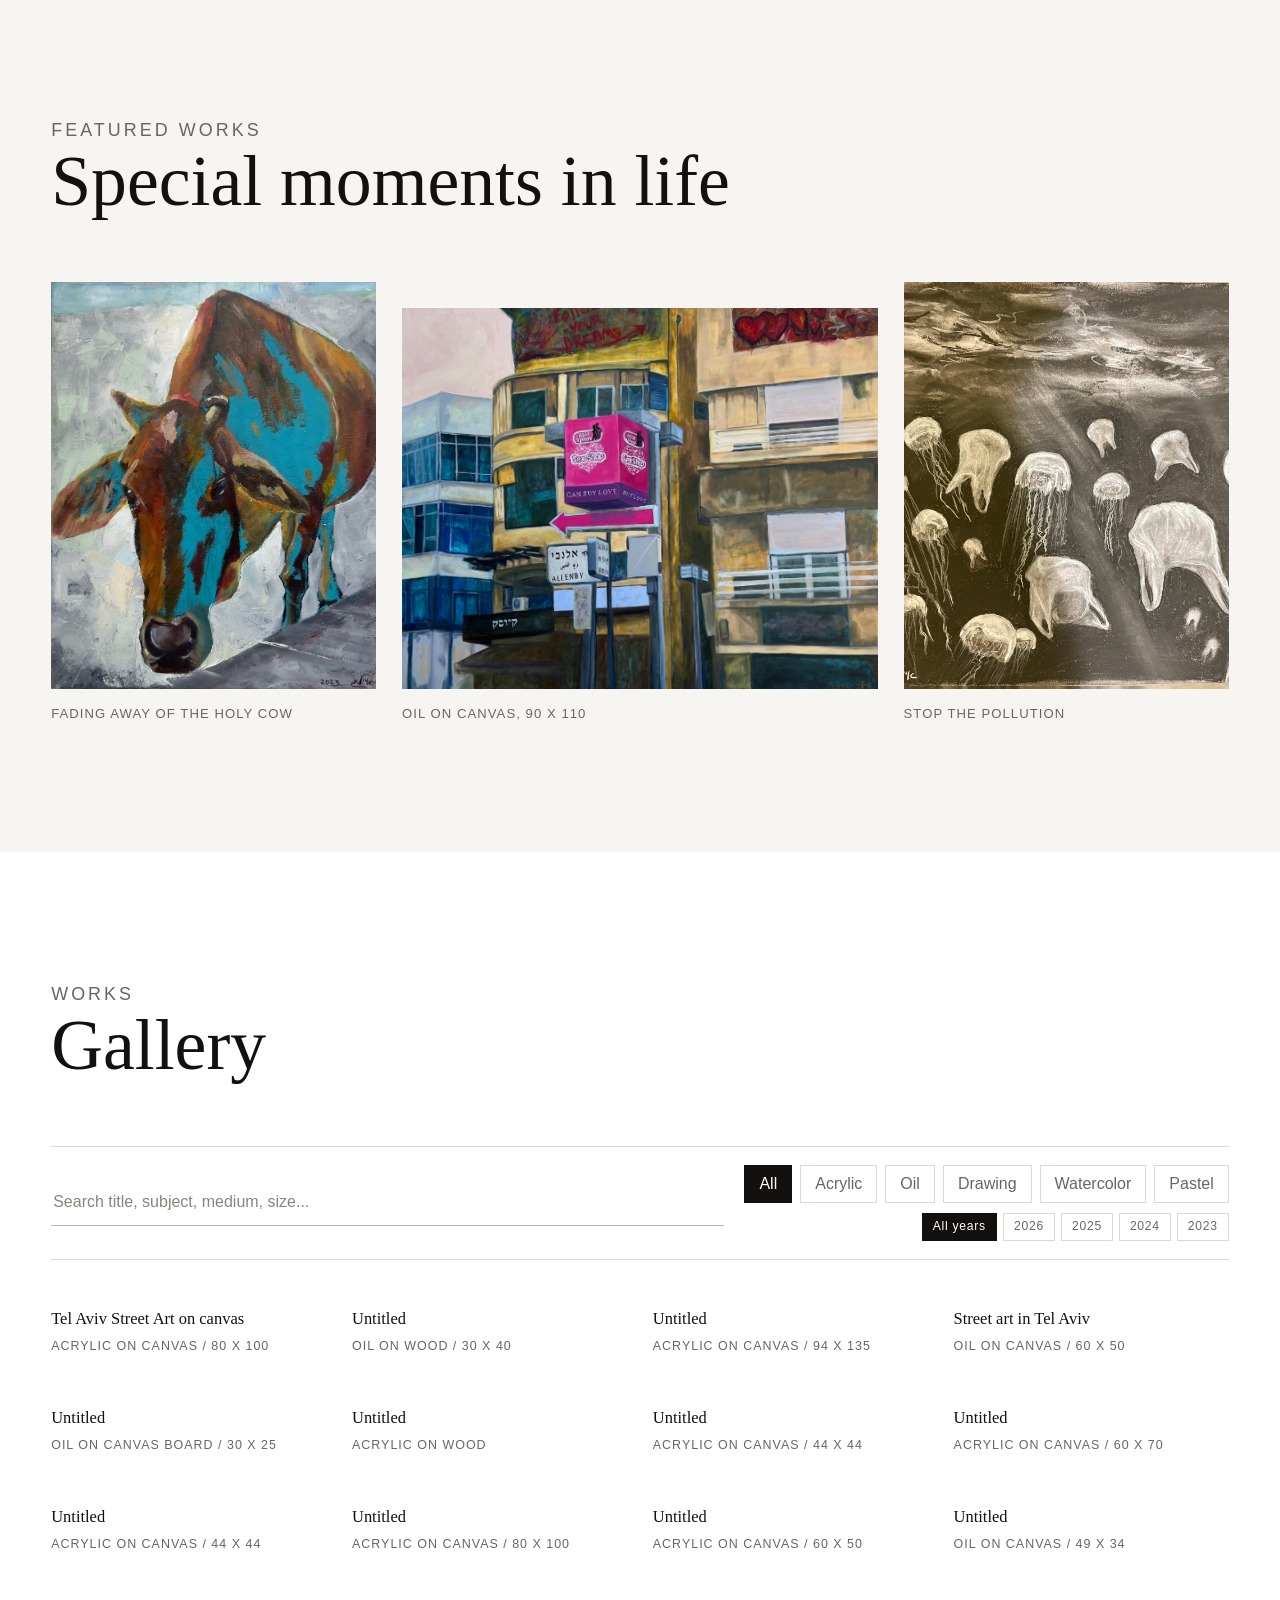
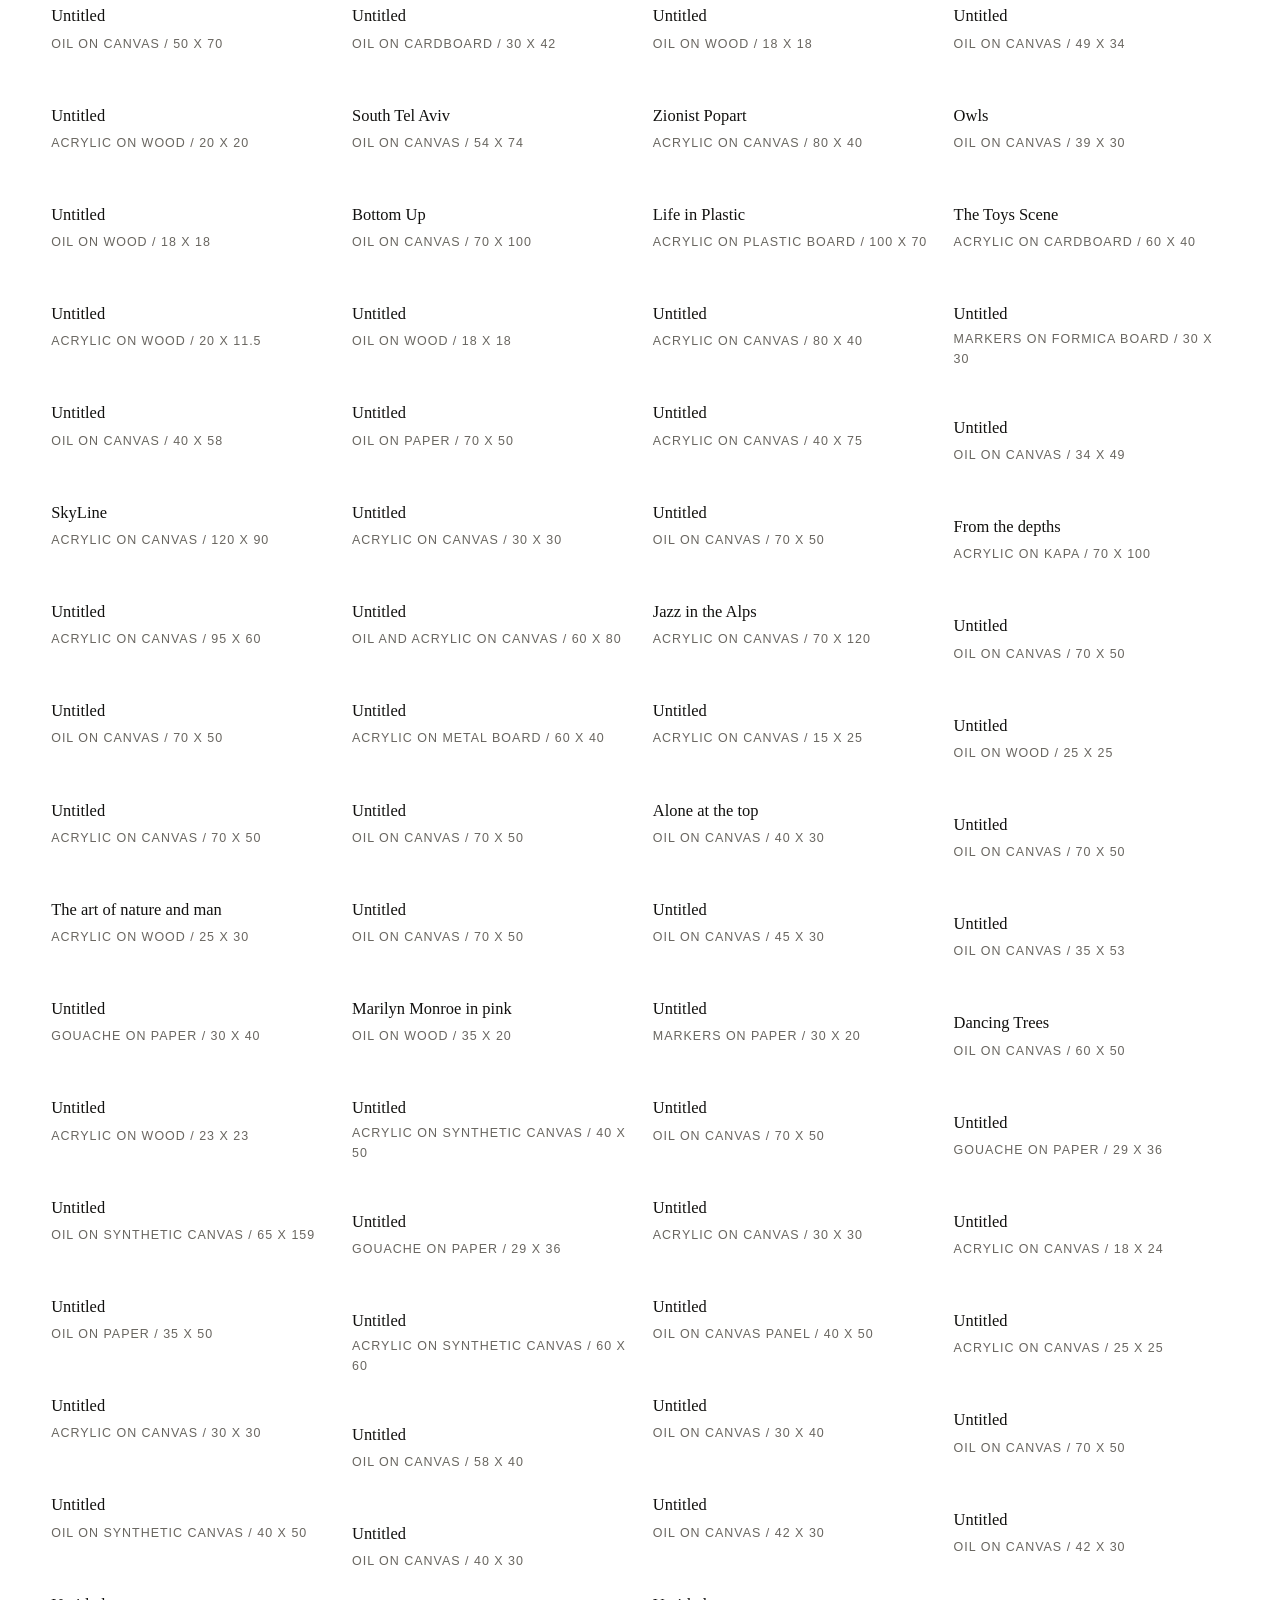
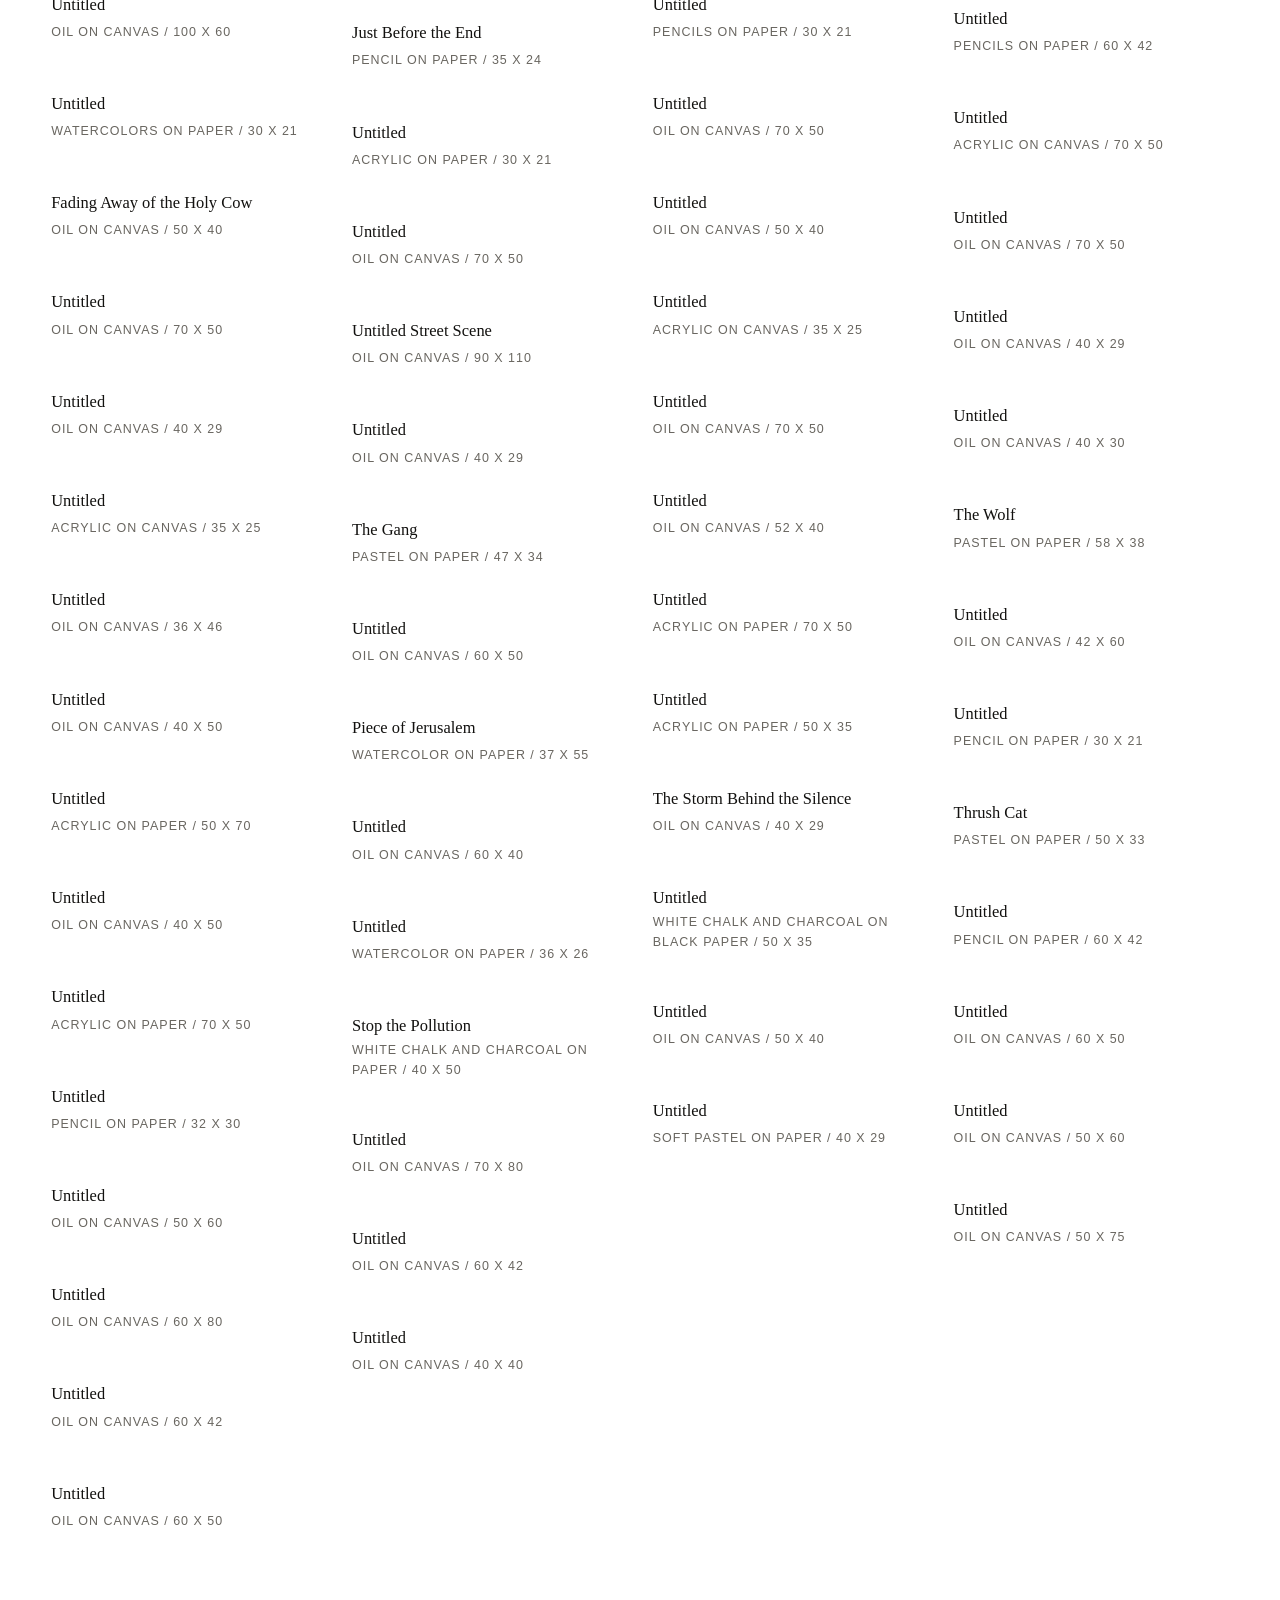
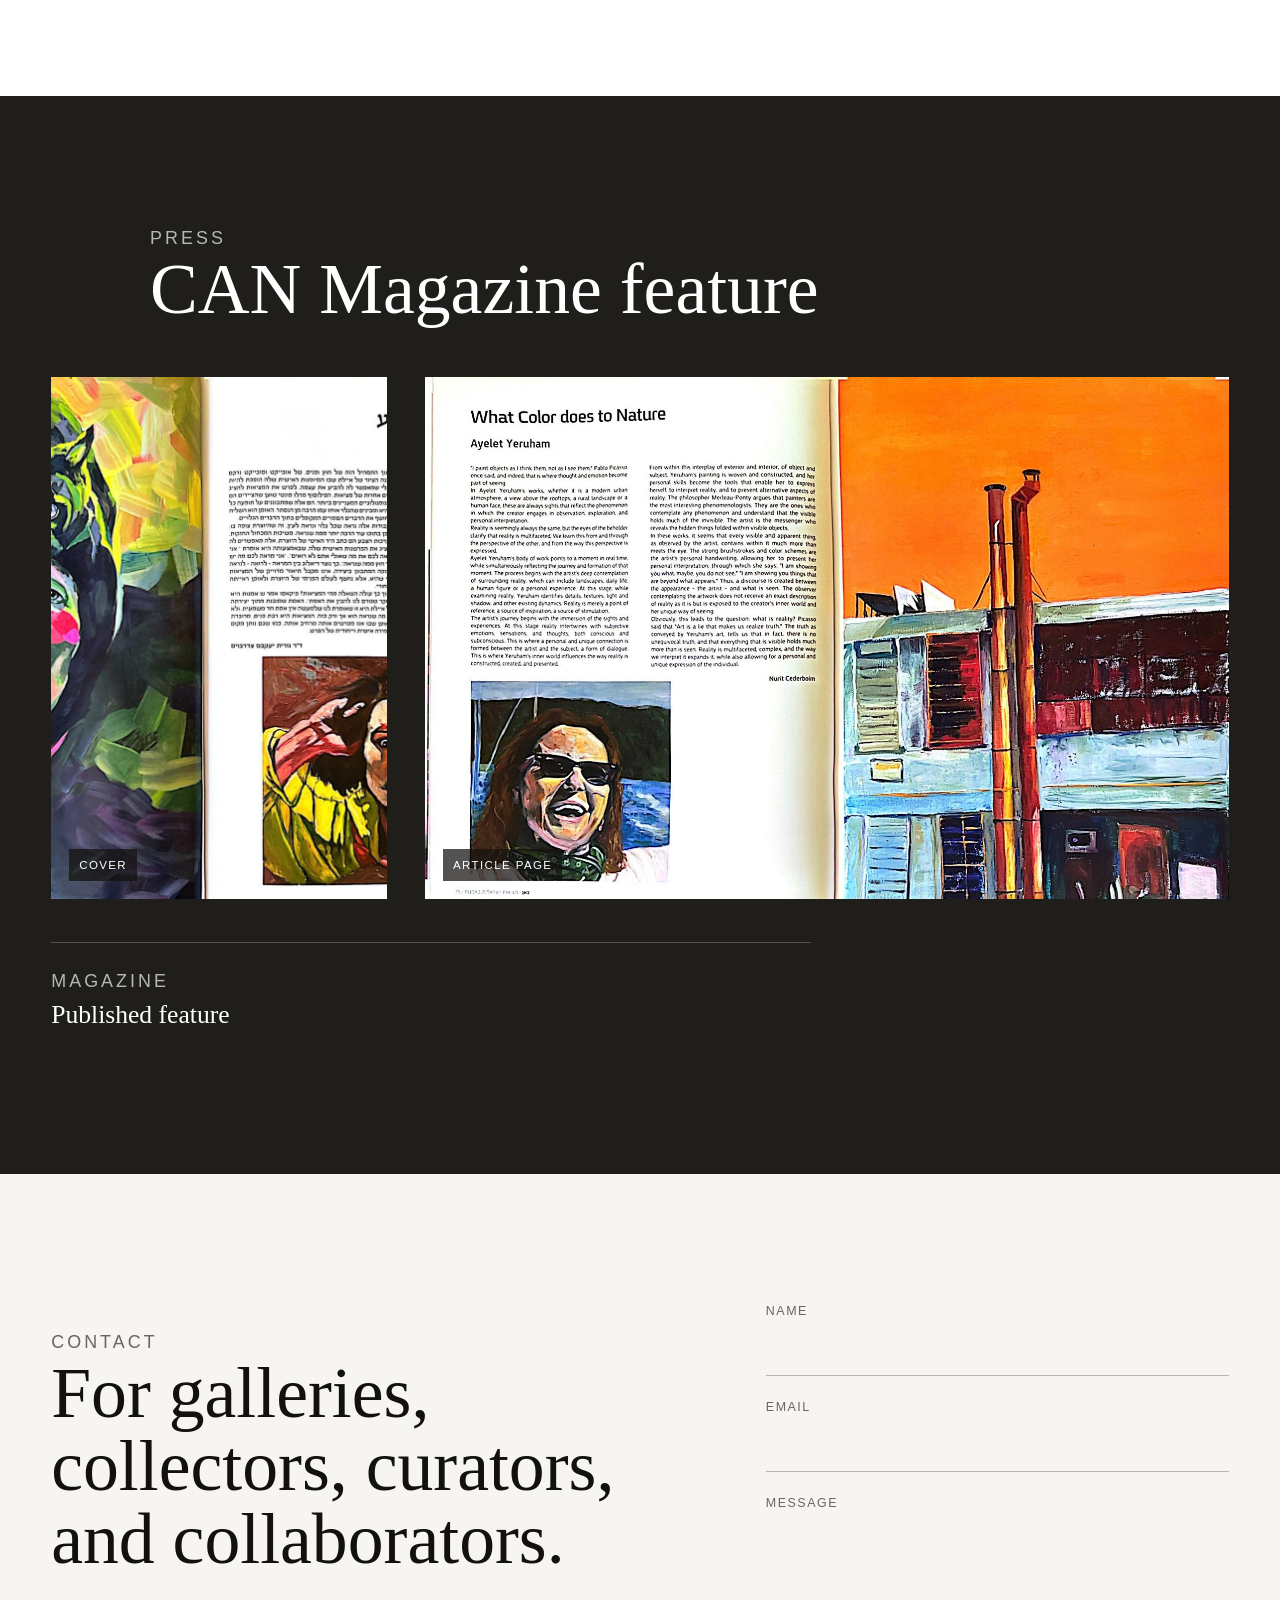
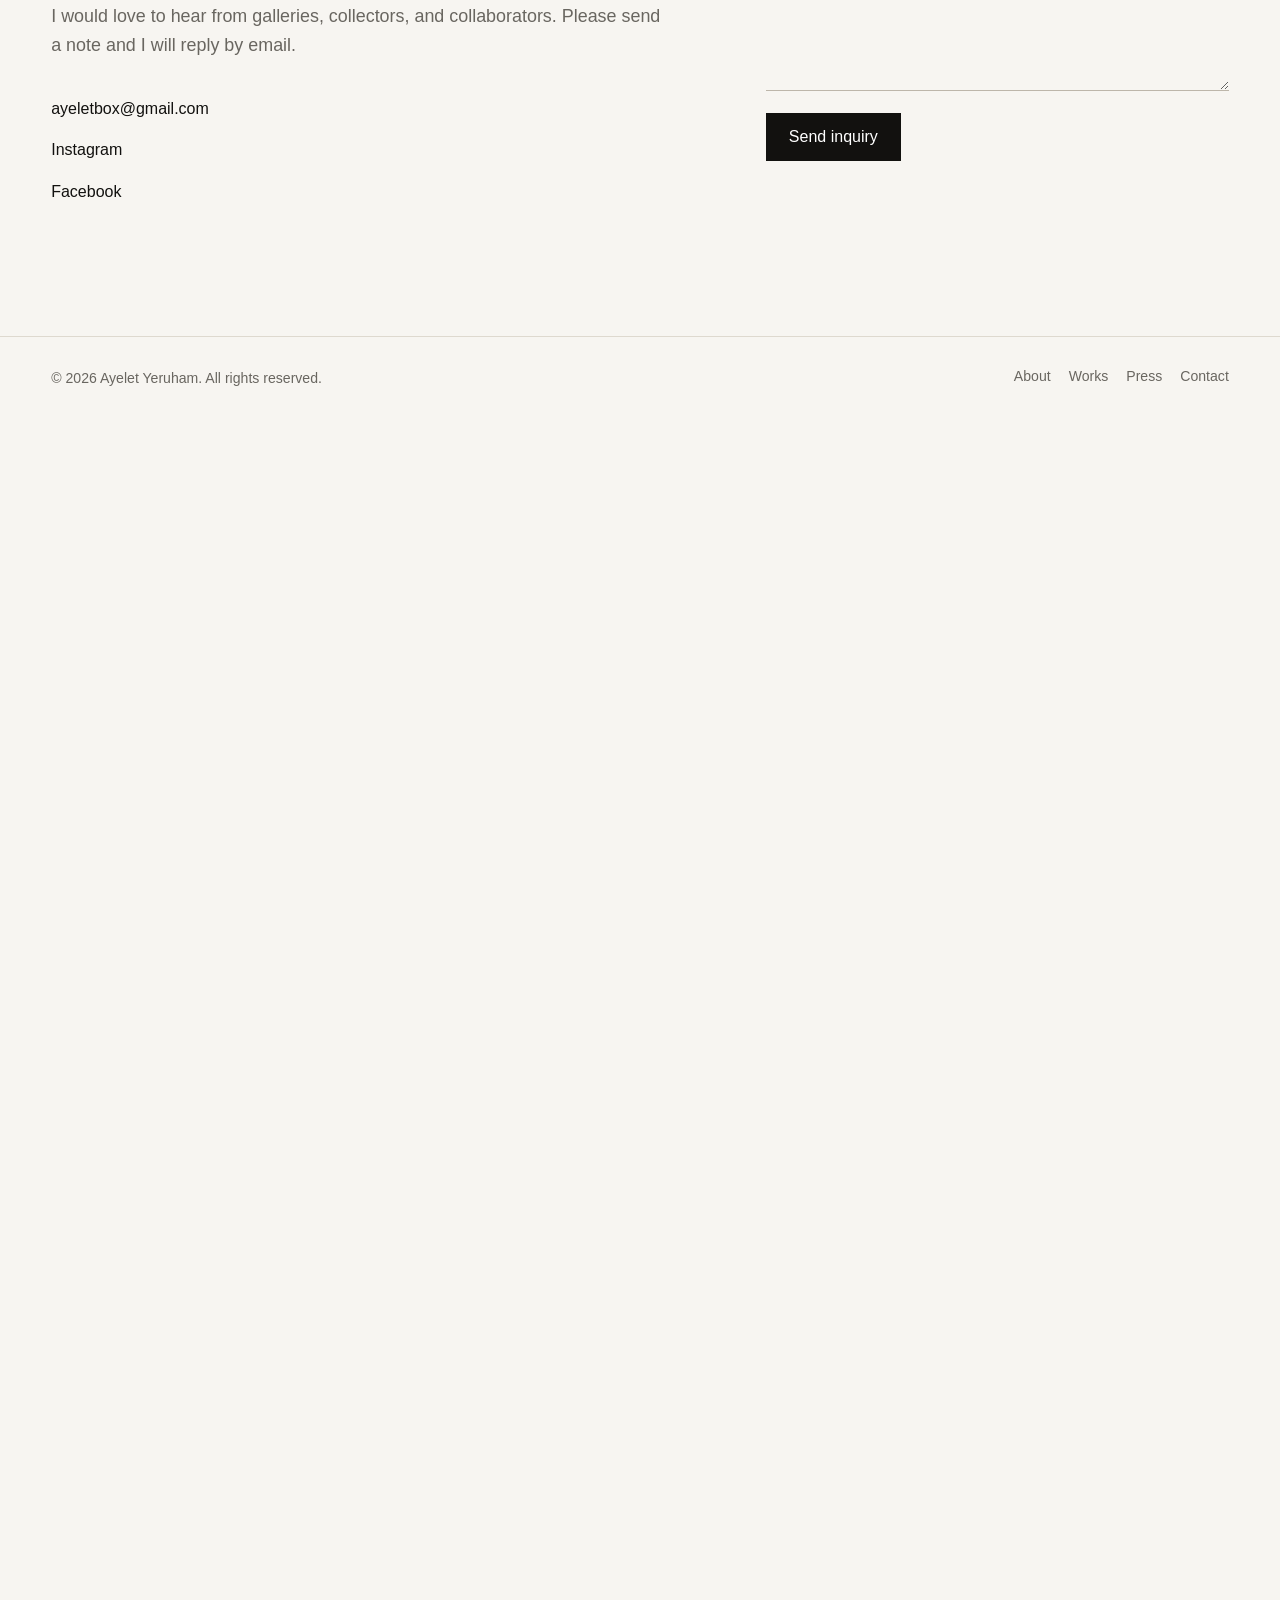
==== commit 97a1aef0: "Merge pull request #2 from Amity097/patch-1 change text" ====
--- a/index.html
+++ b/index.html
@@ -134,7 +134,7 @@
       <section class="featured" aria-labelledby="featured-title">
         <div class="section-heading">
           <p class="section-kicker">Featured works</p>
-          <h2 id="featured-title">Special moment in life</h2>
+          <h2 id="featured-title">Special moments in life</h2>
         </div>
         <div class="featured-grid">
           <button class="feature-tile" type="button" data-open-art-src="images/10.jpg">
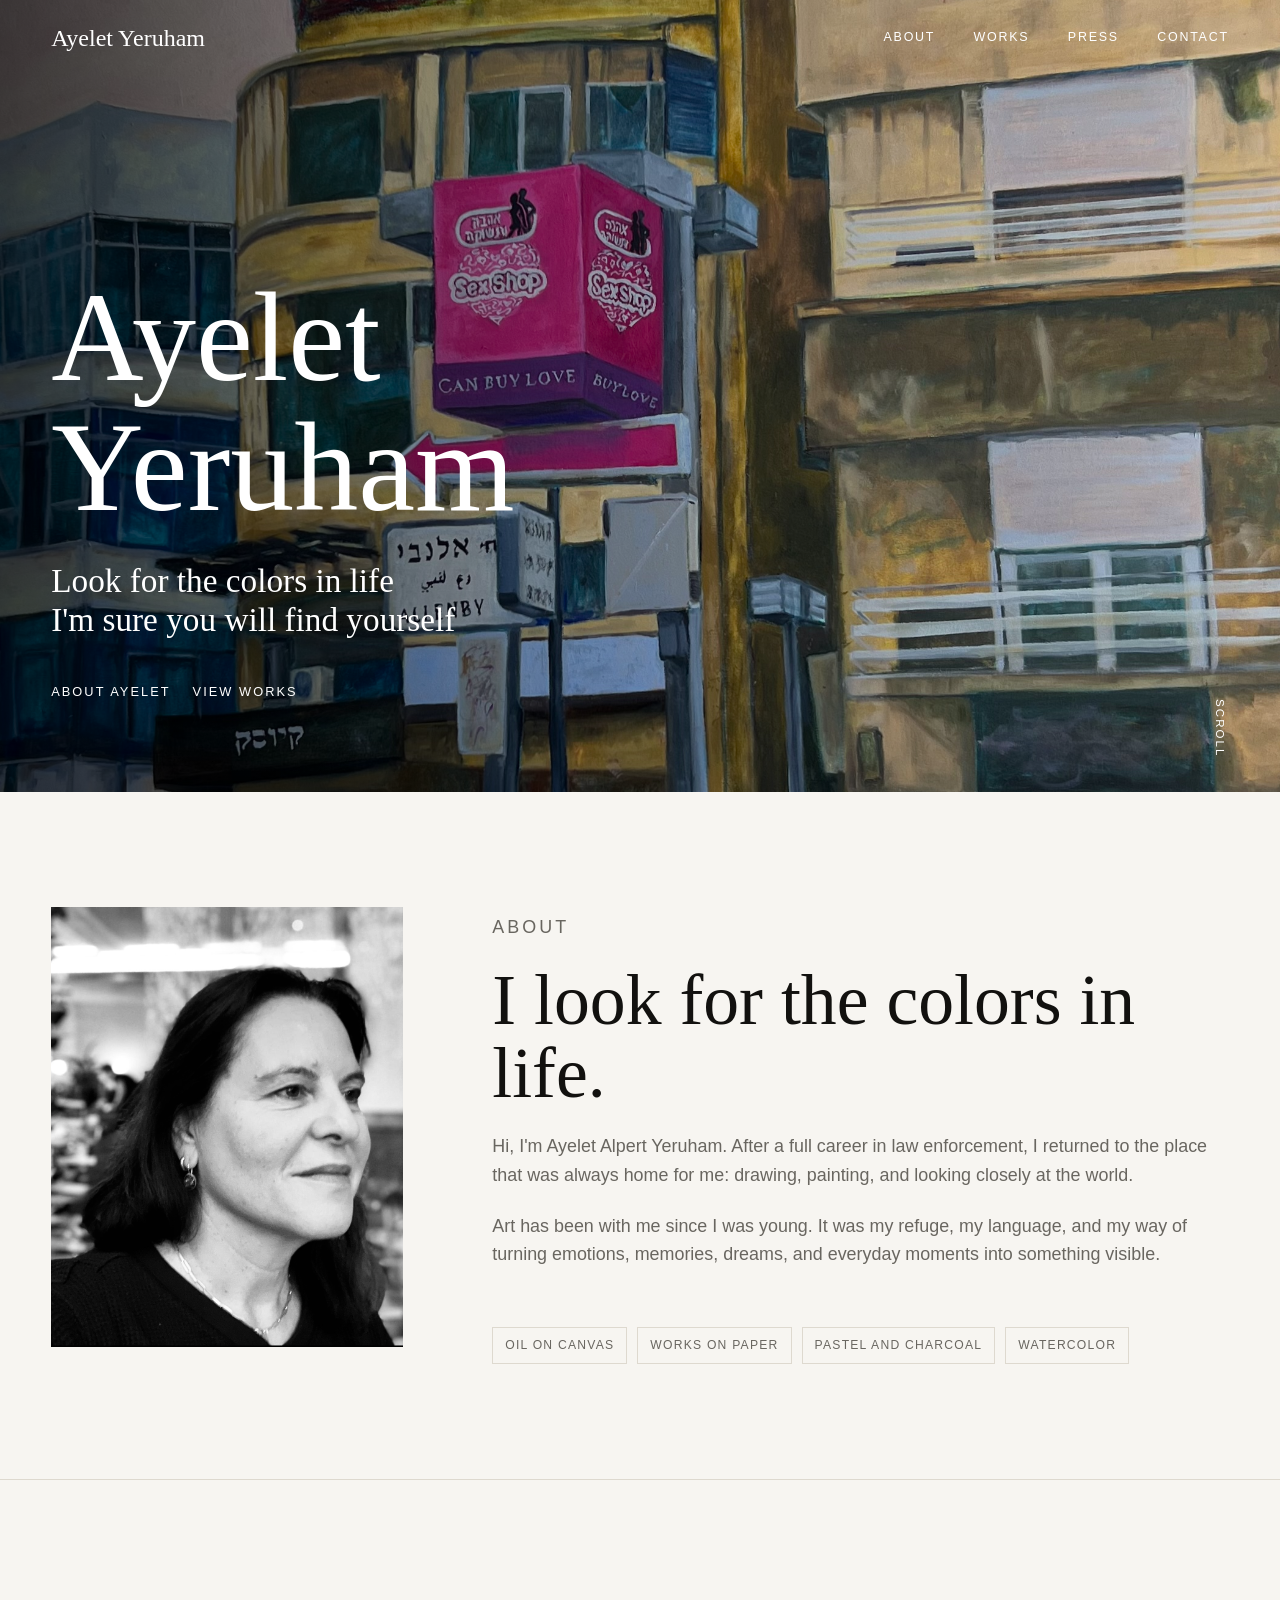
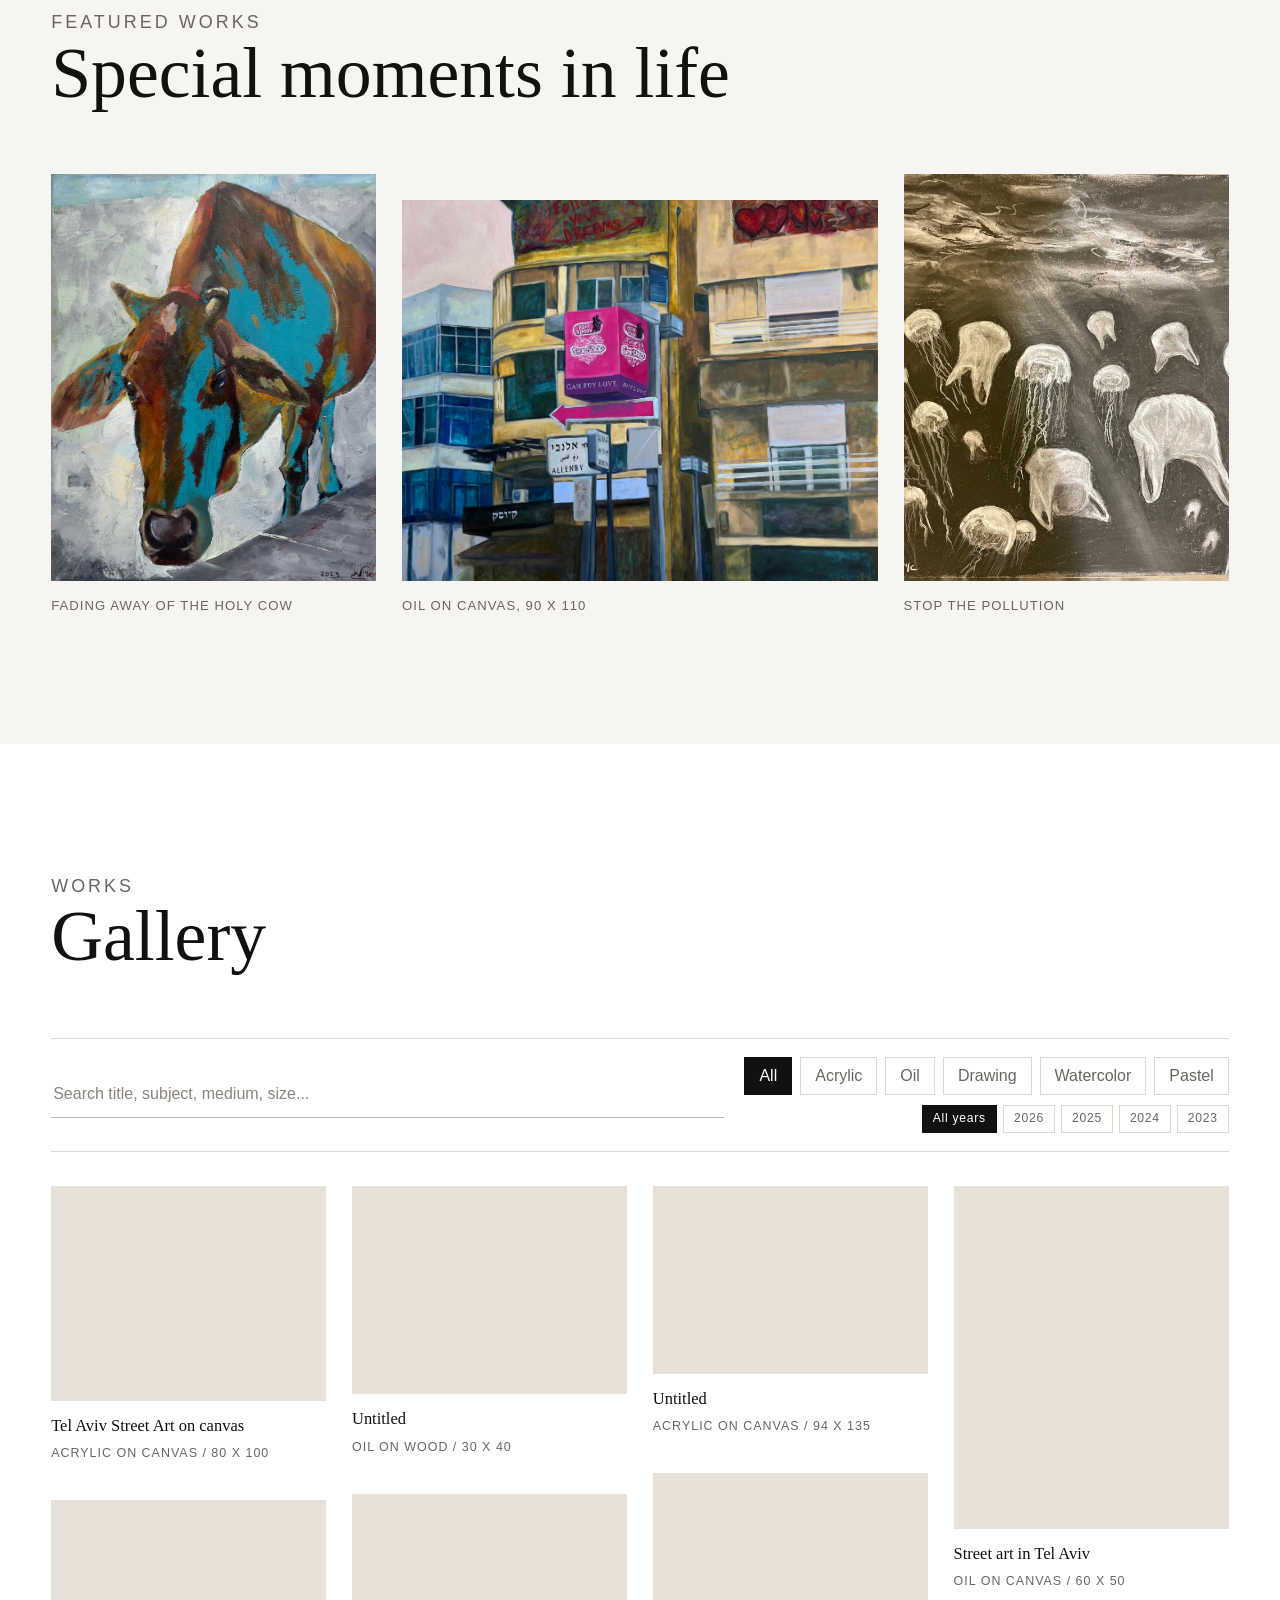
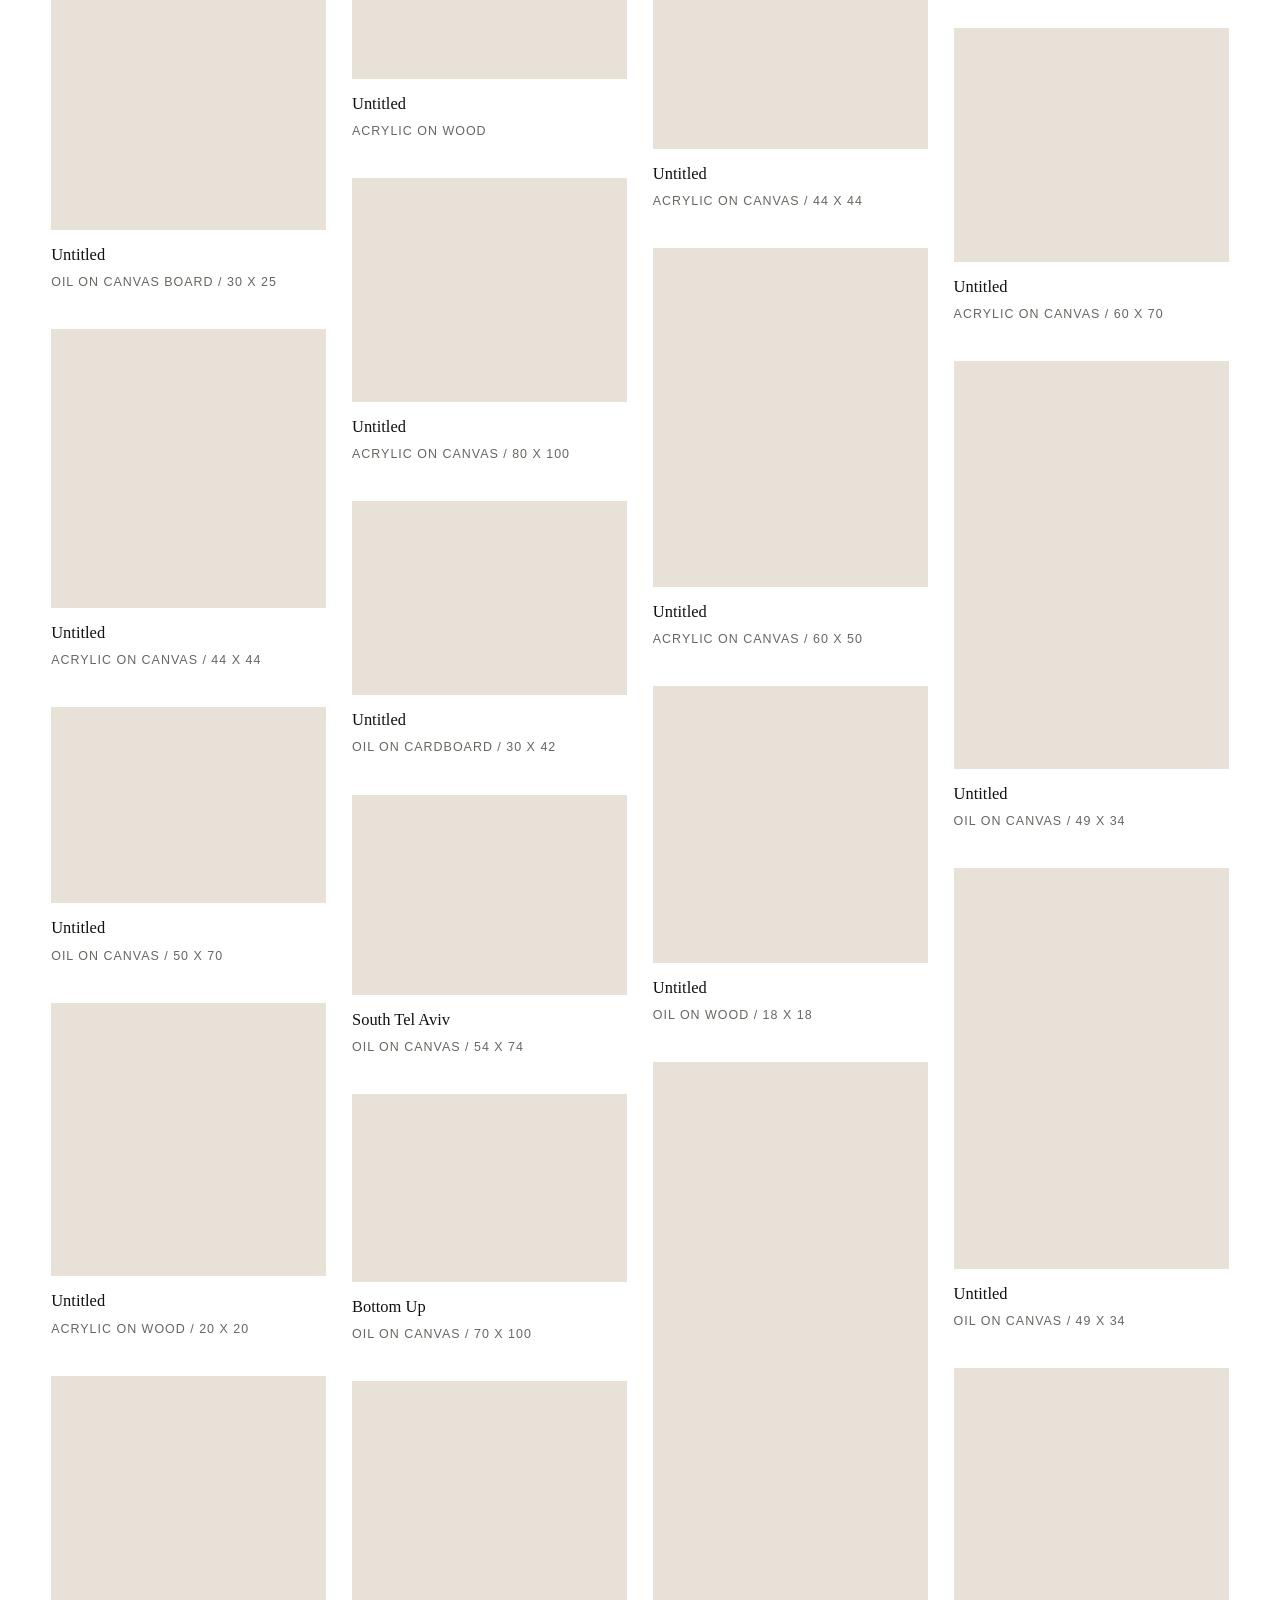
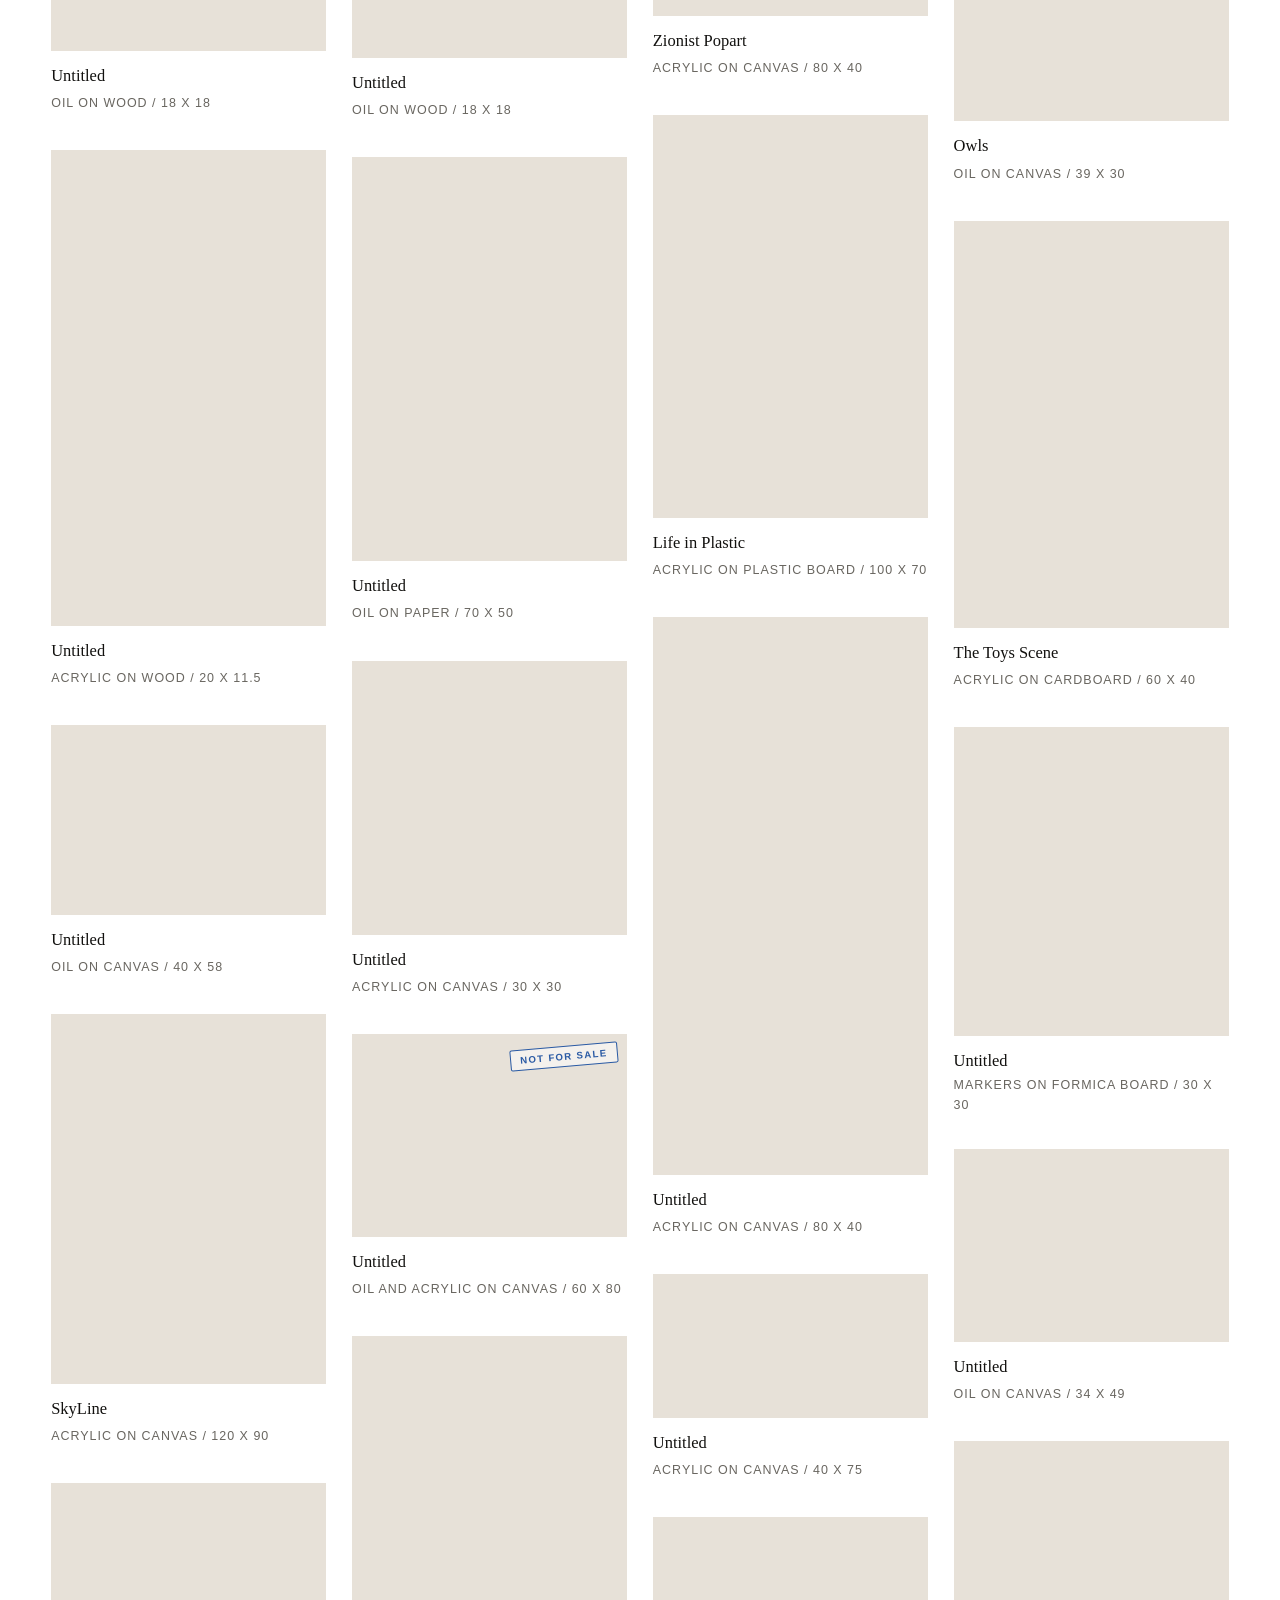
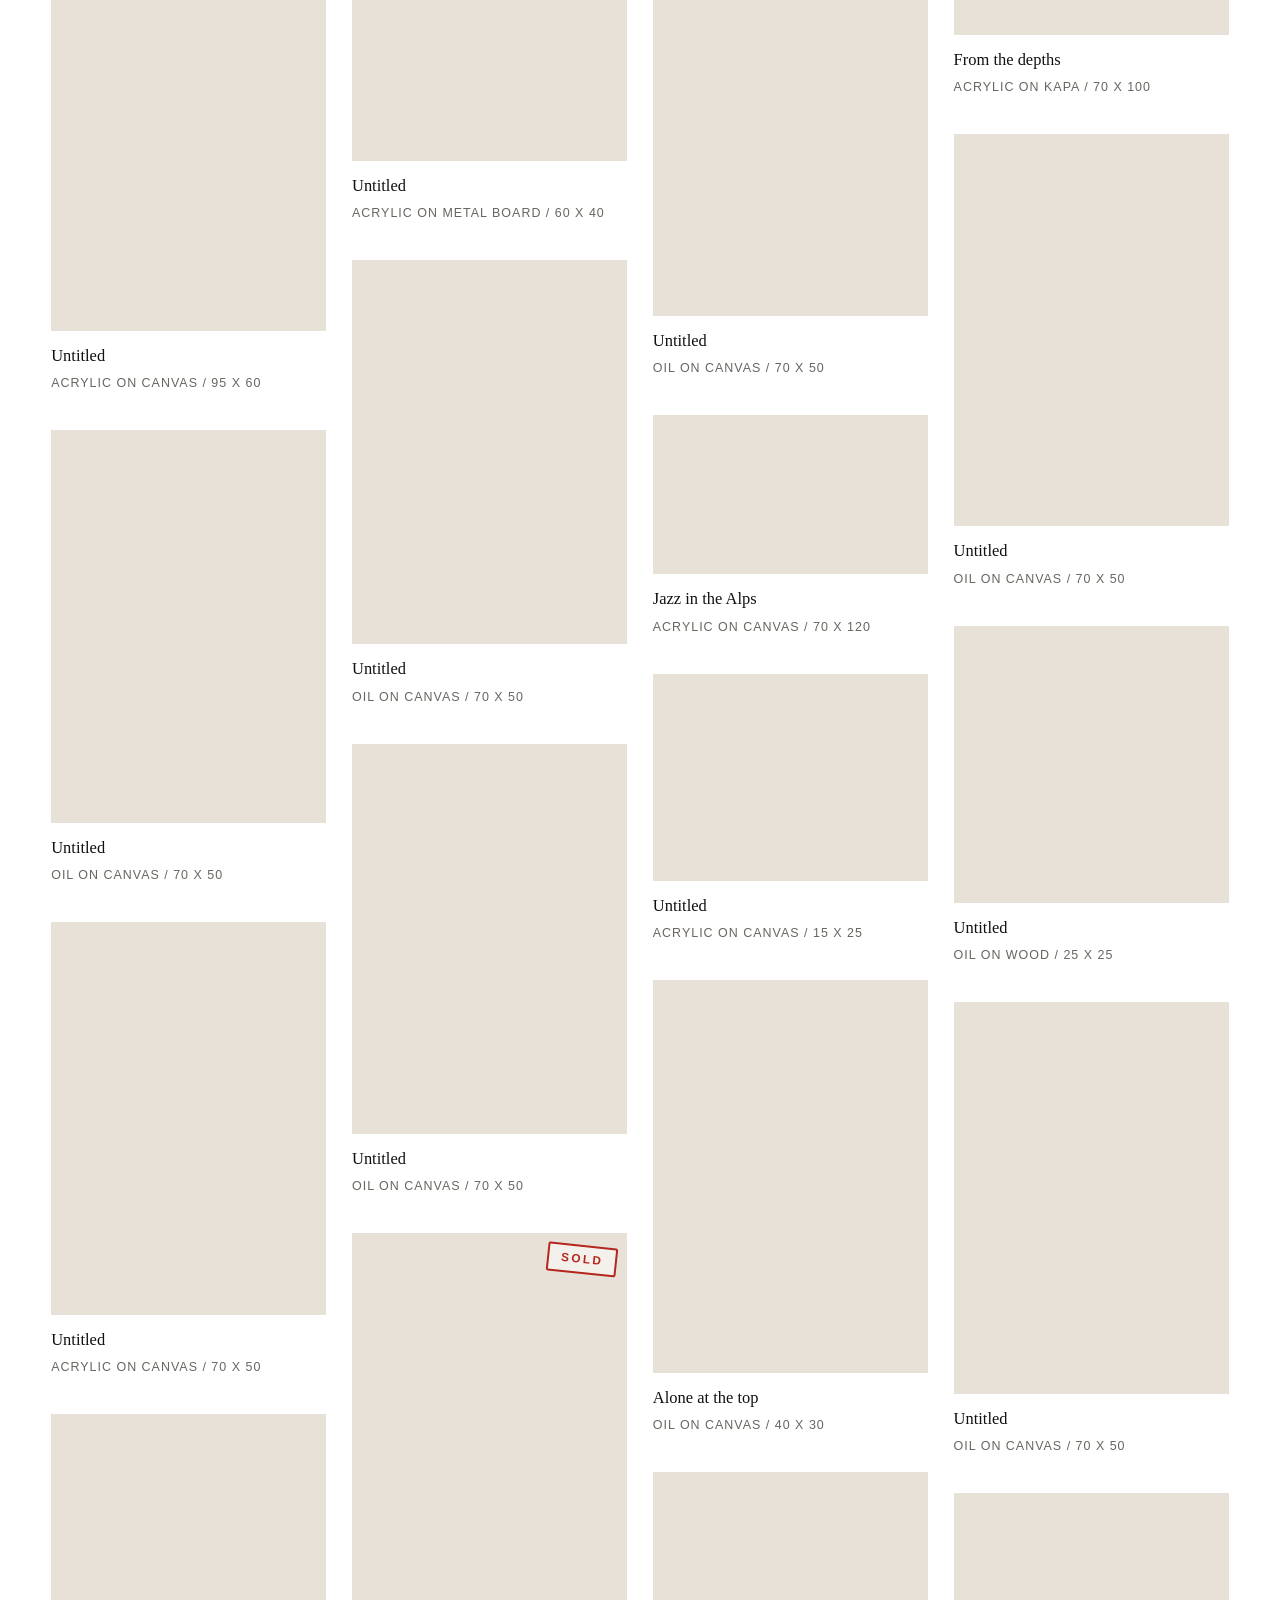
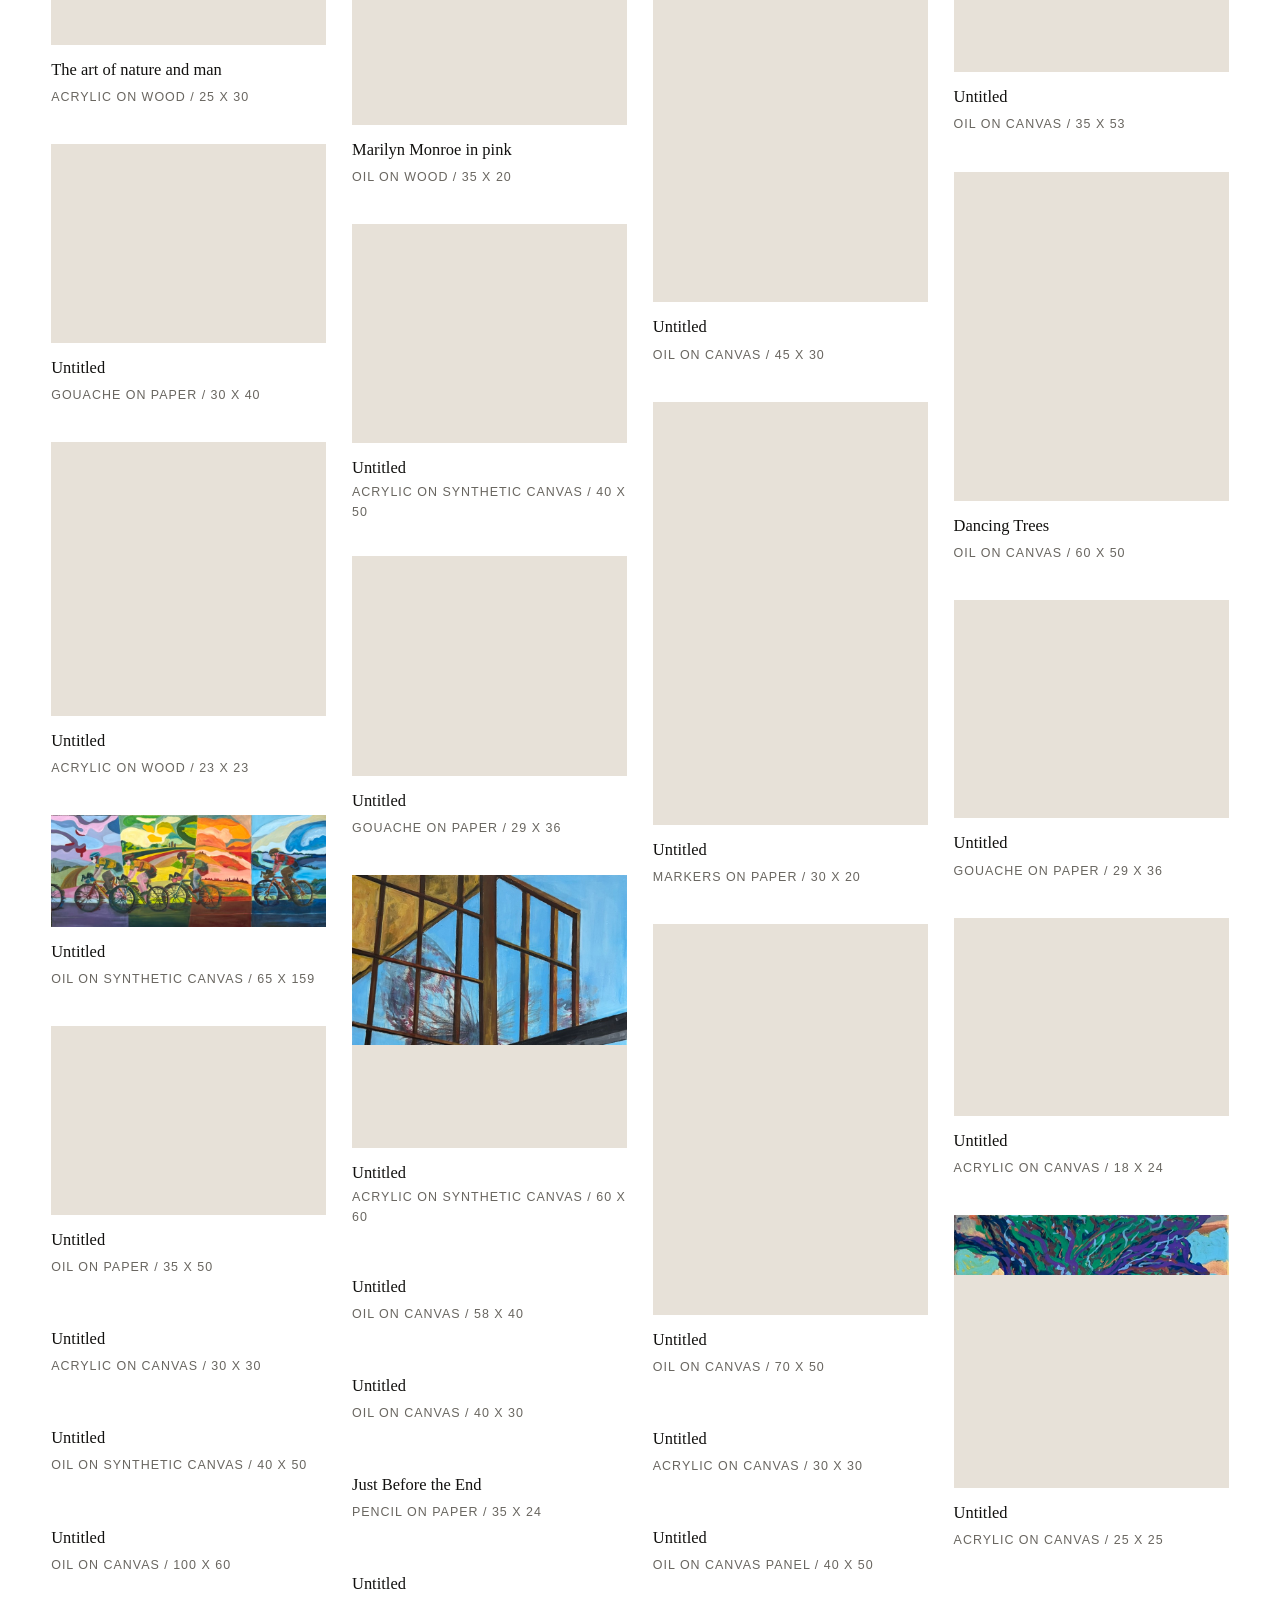
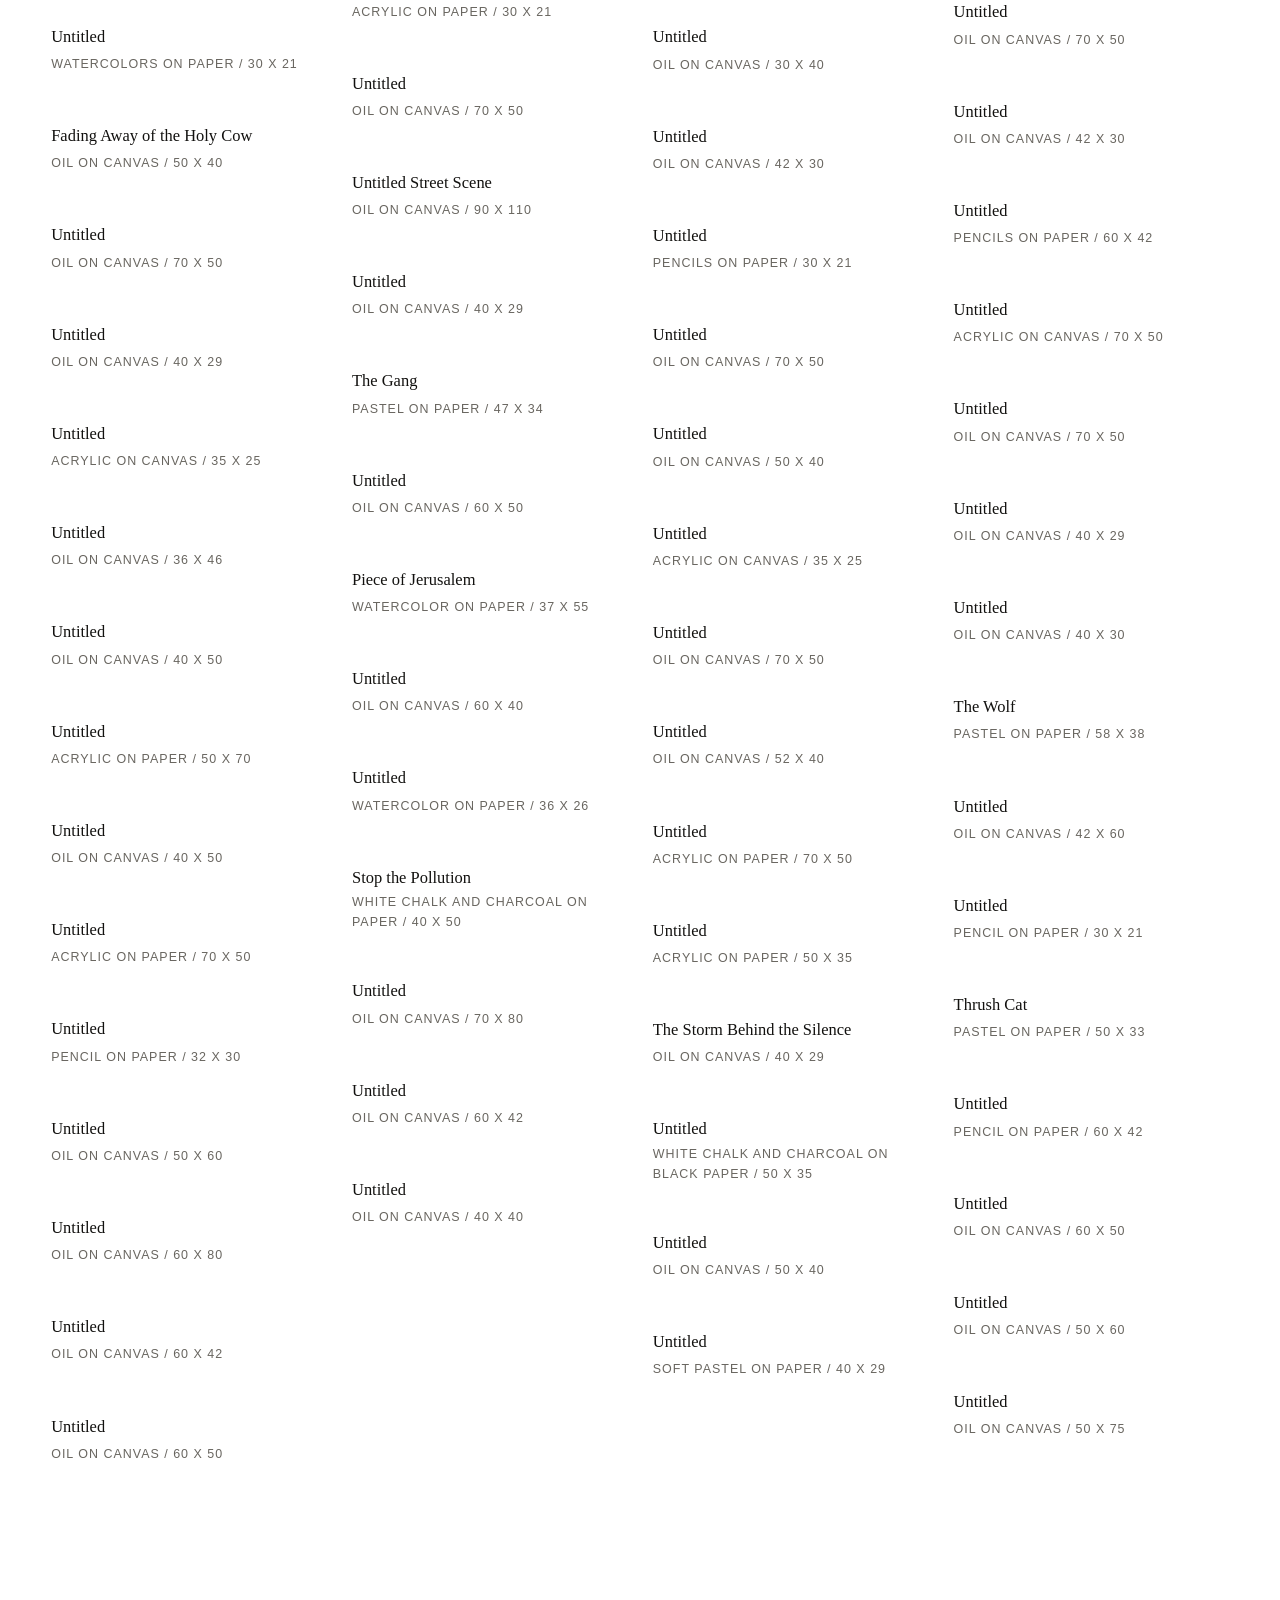
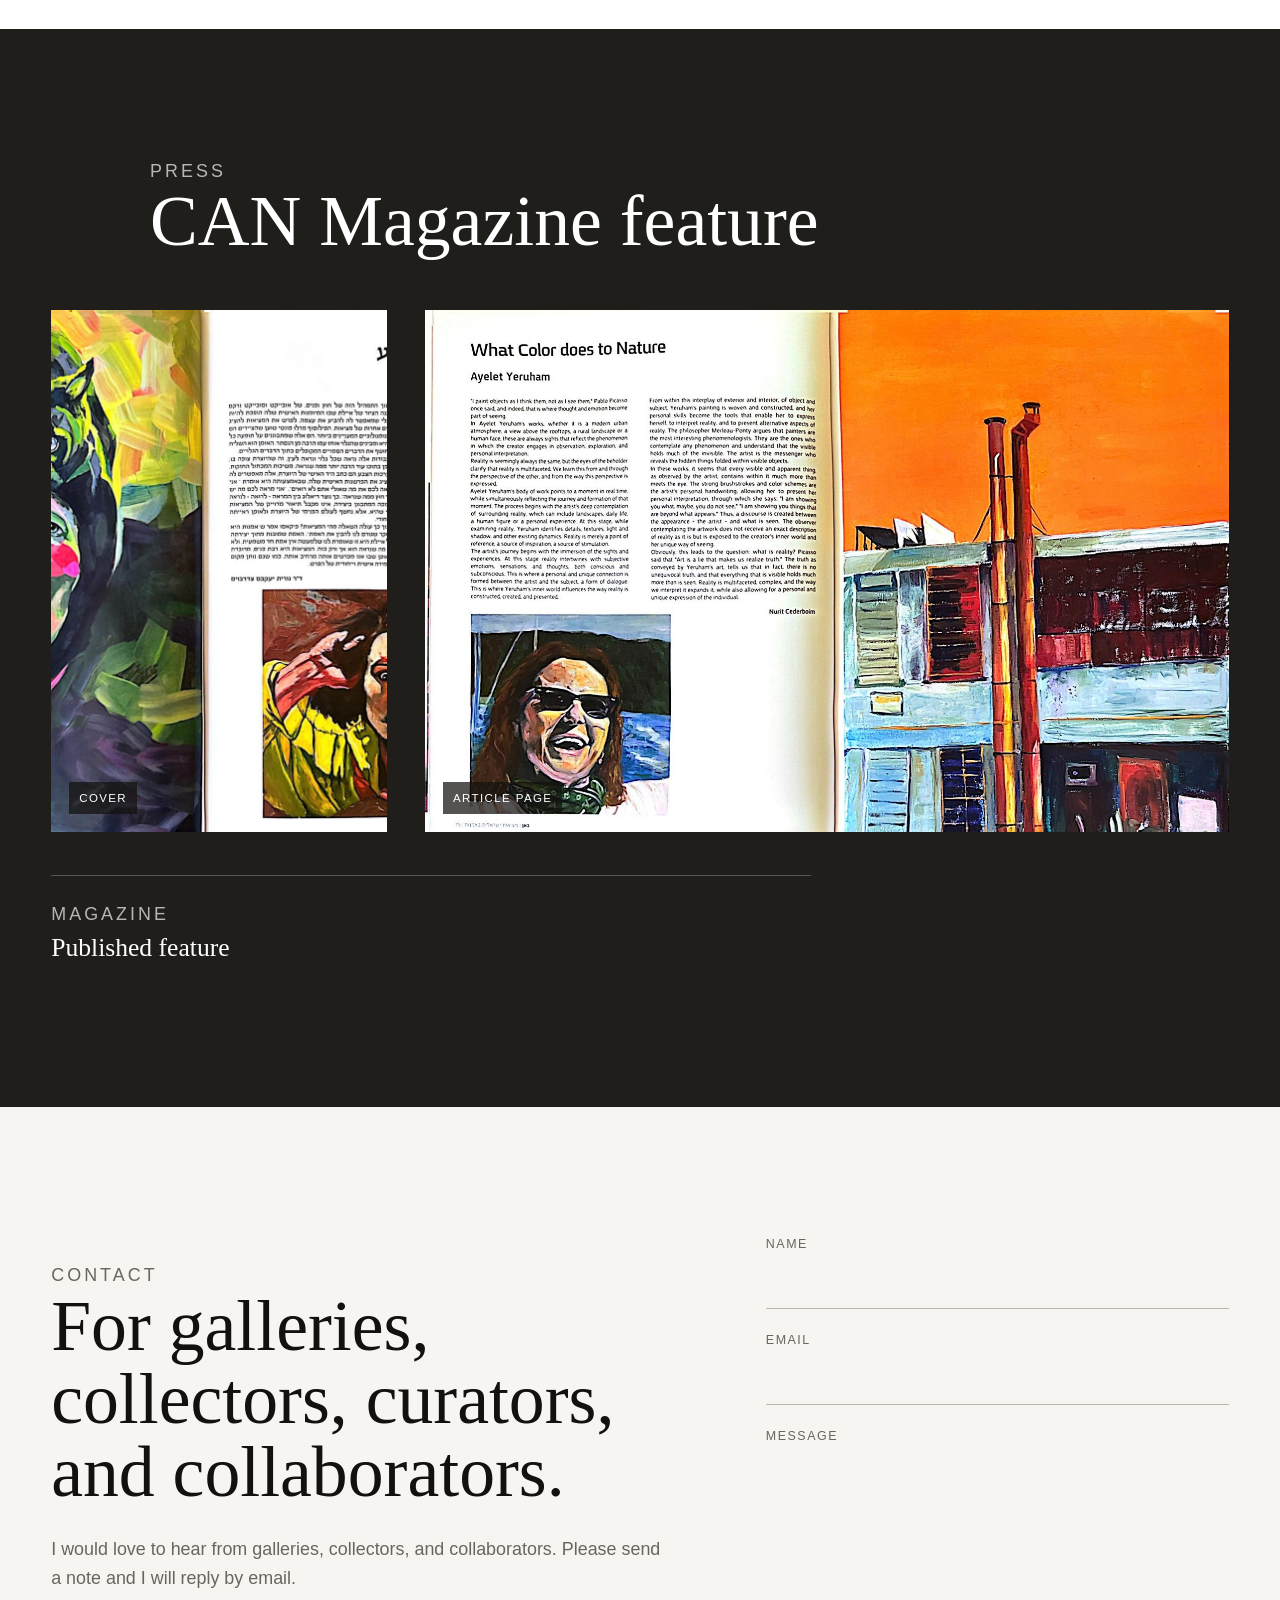
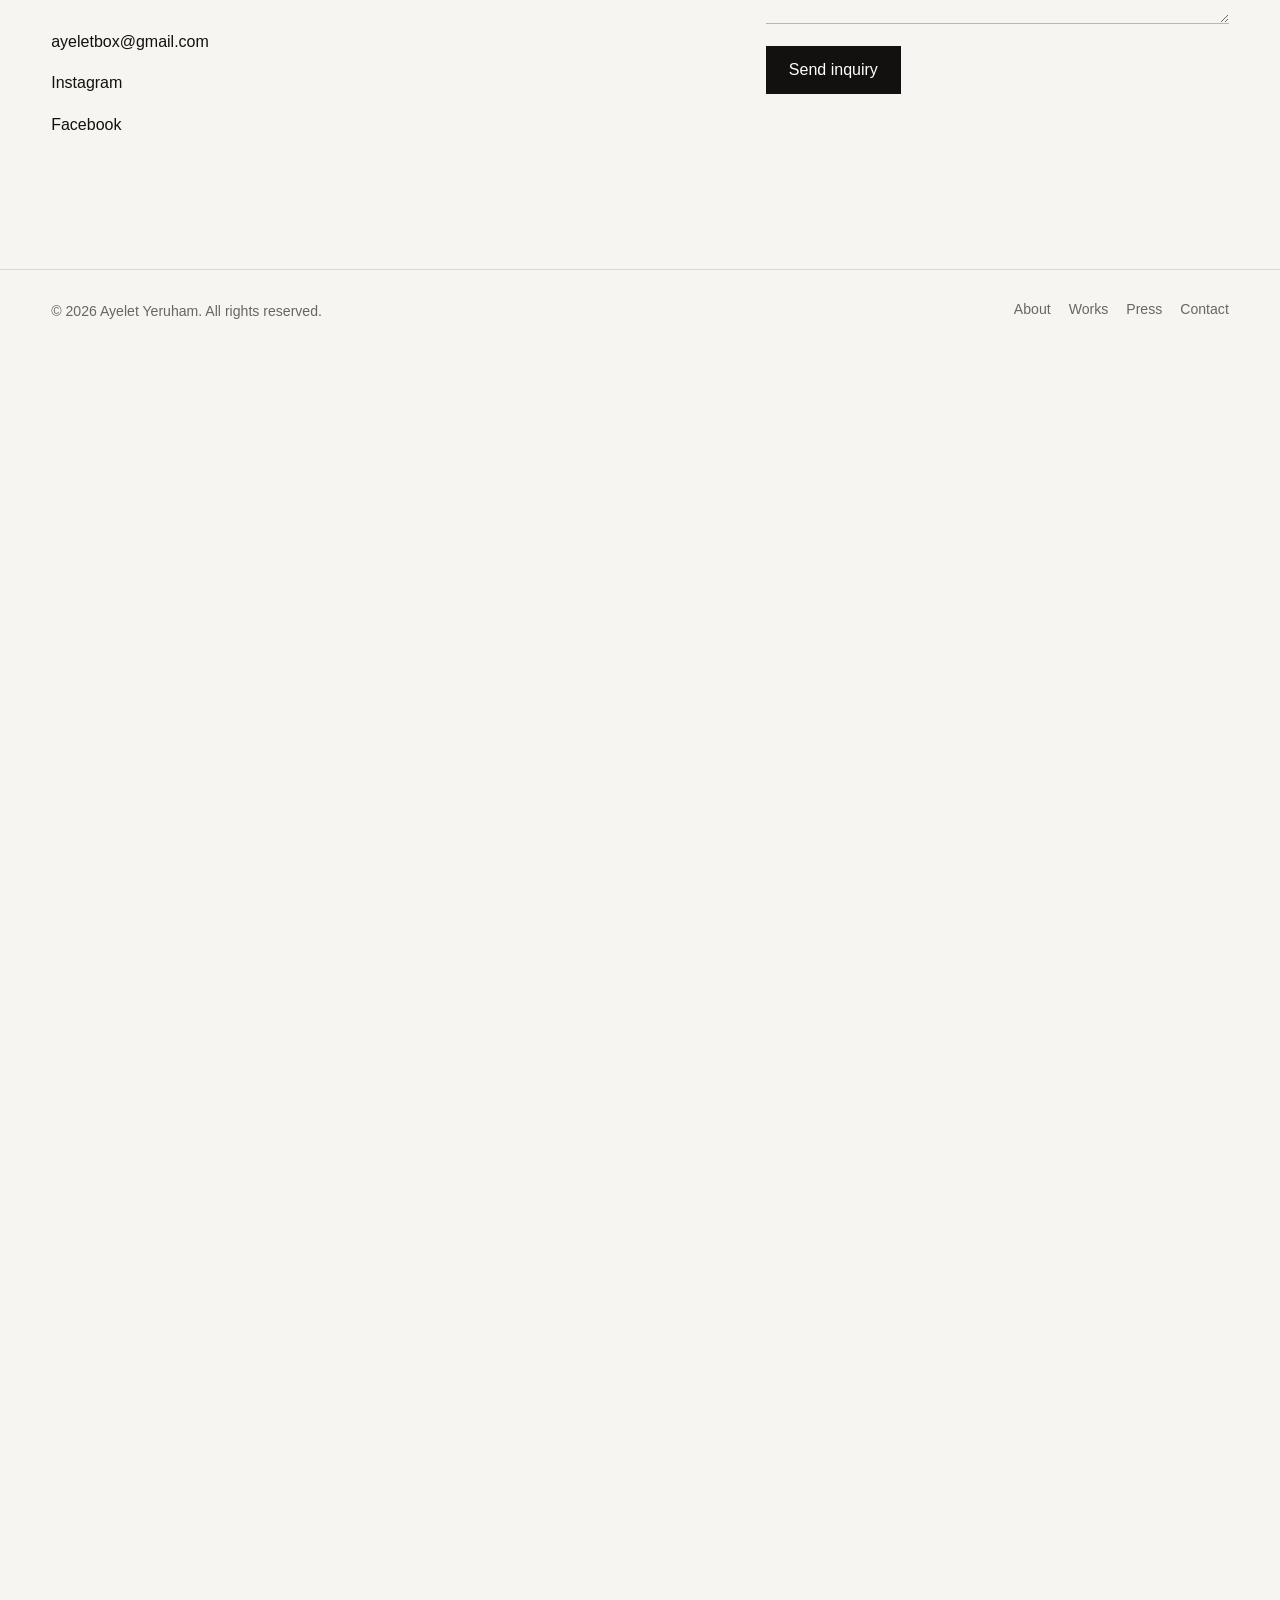
==== commit 3dbcef1b: "Remove paragraph about artistic mediums and subjects Removed a paragraph detailing the artist's medi" ====
--- a/index.html
+++ b/index.html
@@ -116,12 +116,6 @@
             and my way of turning emotions, memories, dreams, and everyday moments
             into something visible.
           </p>
-          <p>
-            I work with oil, acrylic, pastel, pencil, charcoal, and watercolor.
-            My paintings move between inner landscapes and the world around me:
-            city scenes, animals, portraits, and works on paper that carry the
-            feeling of a moment.
-          </p>
           <div class="bio-notes" aria-label="Practice notes">
             <span>Oil on canvas</span>
             <span>Works on paper</span>
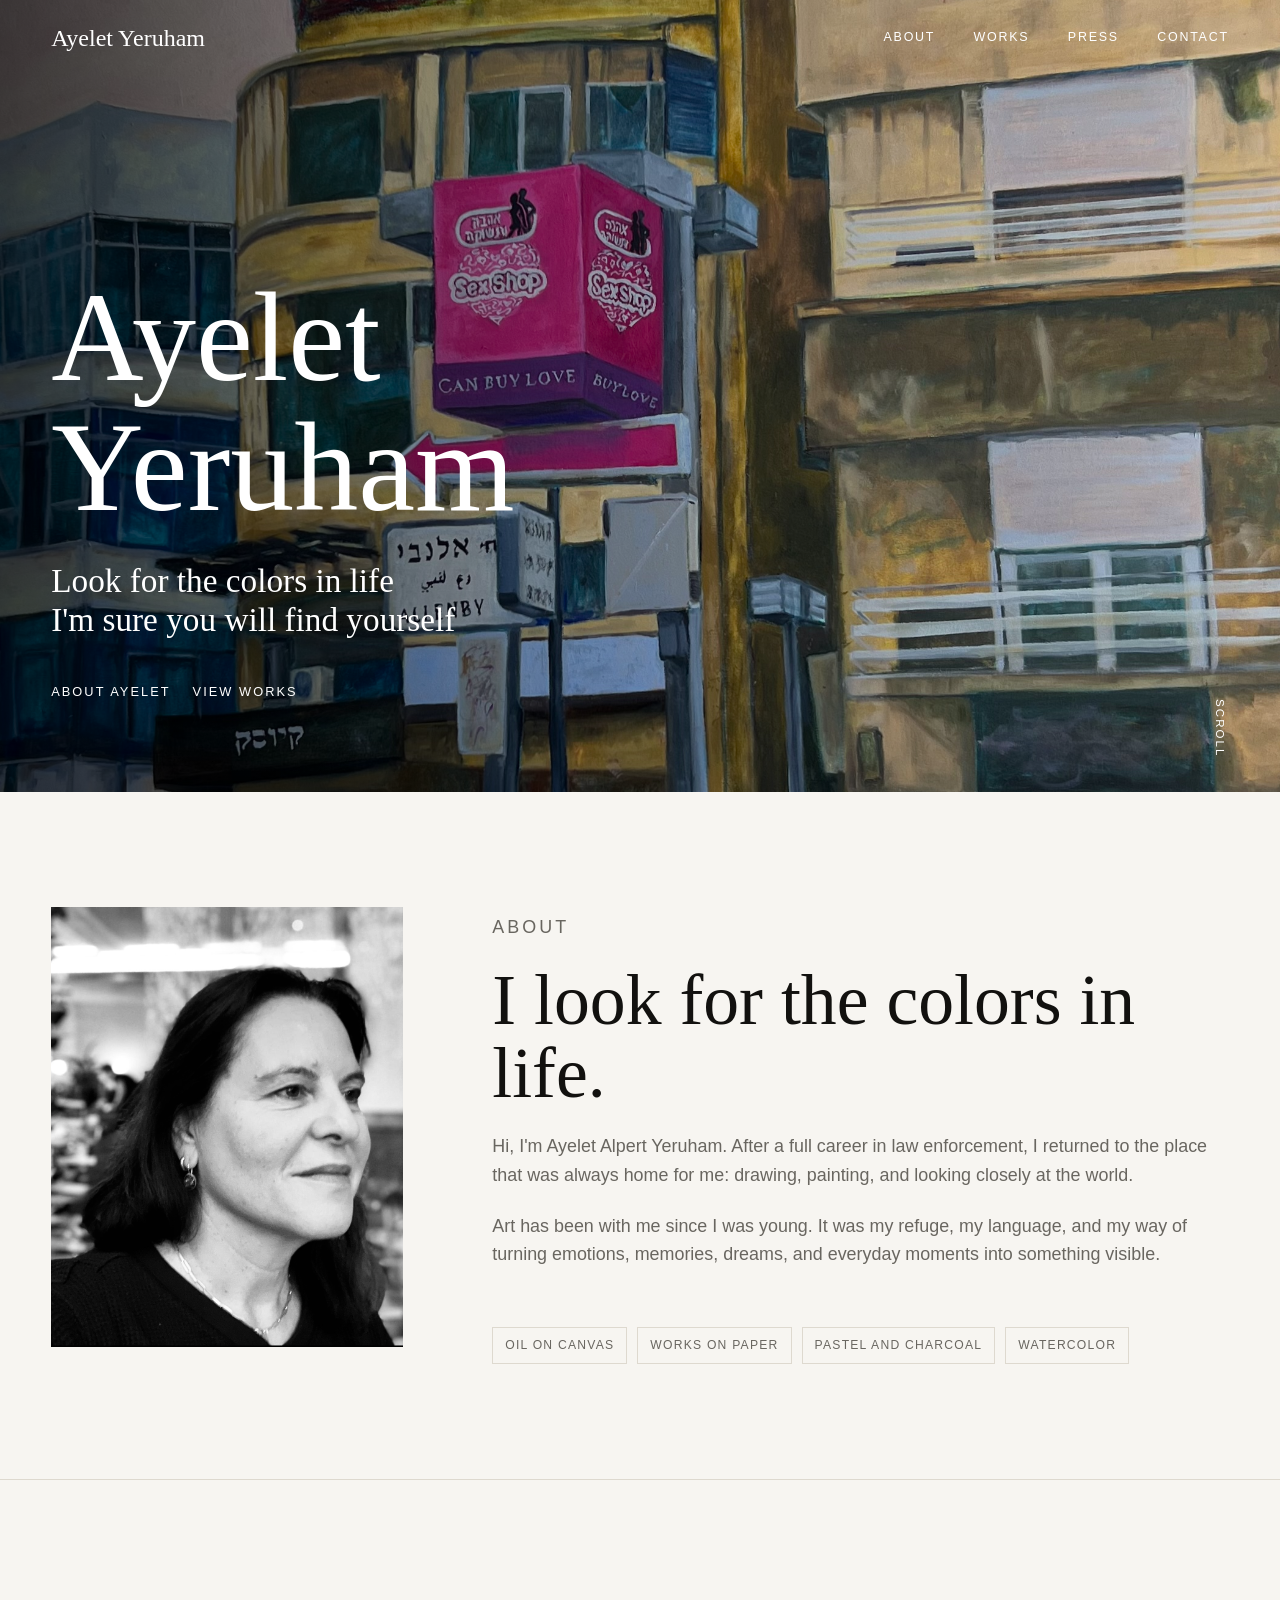
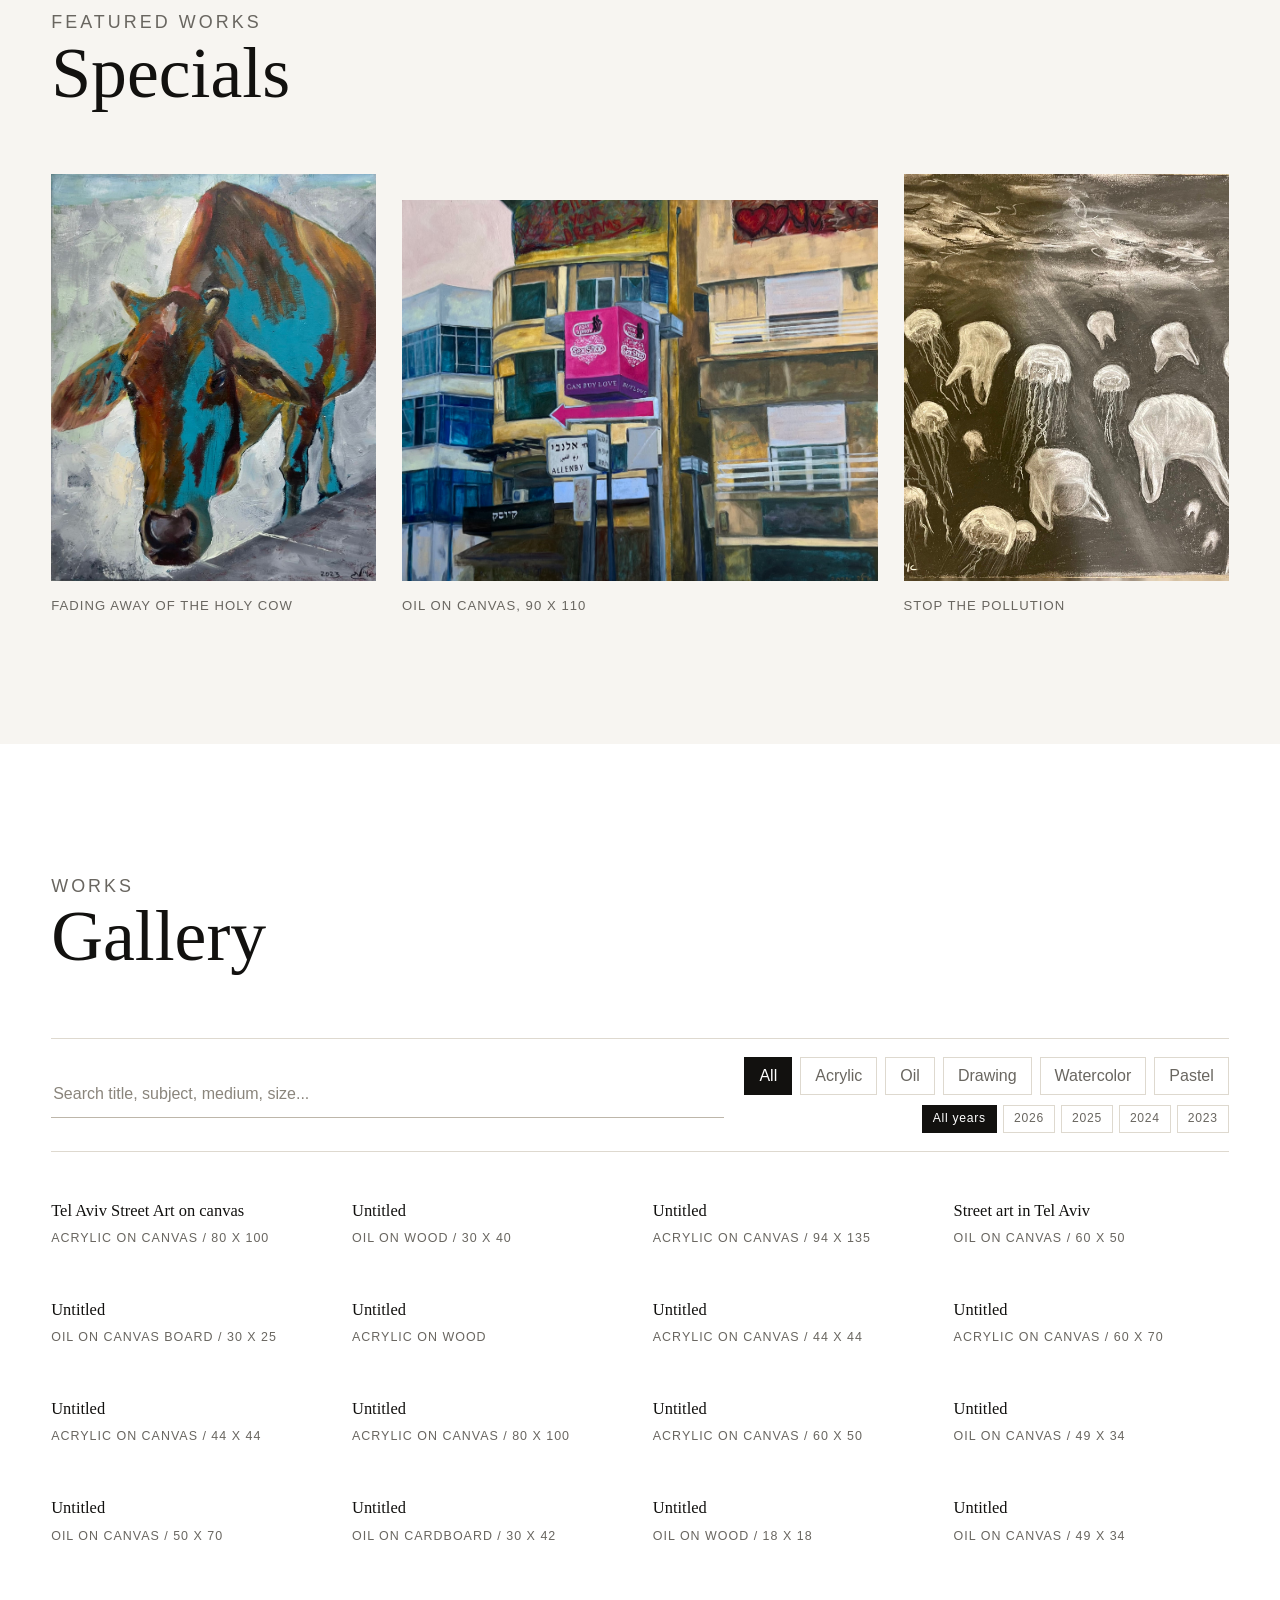
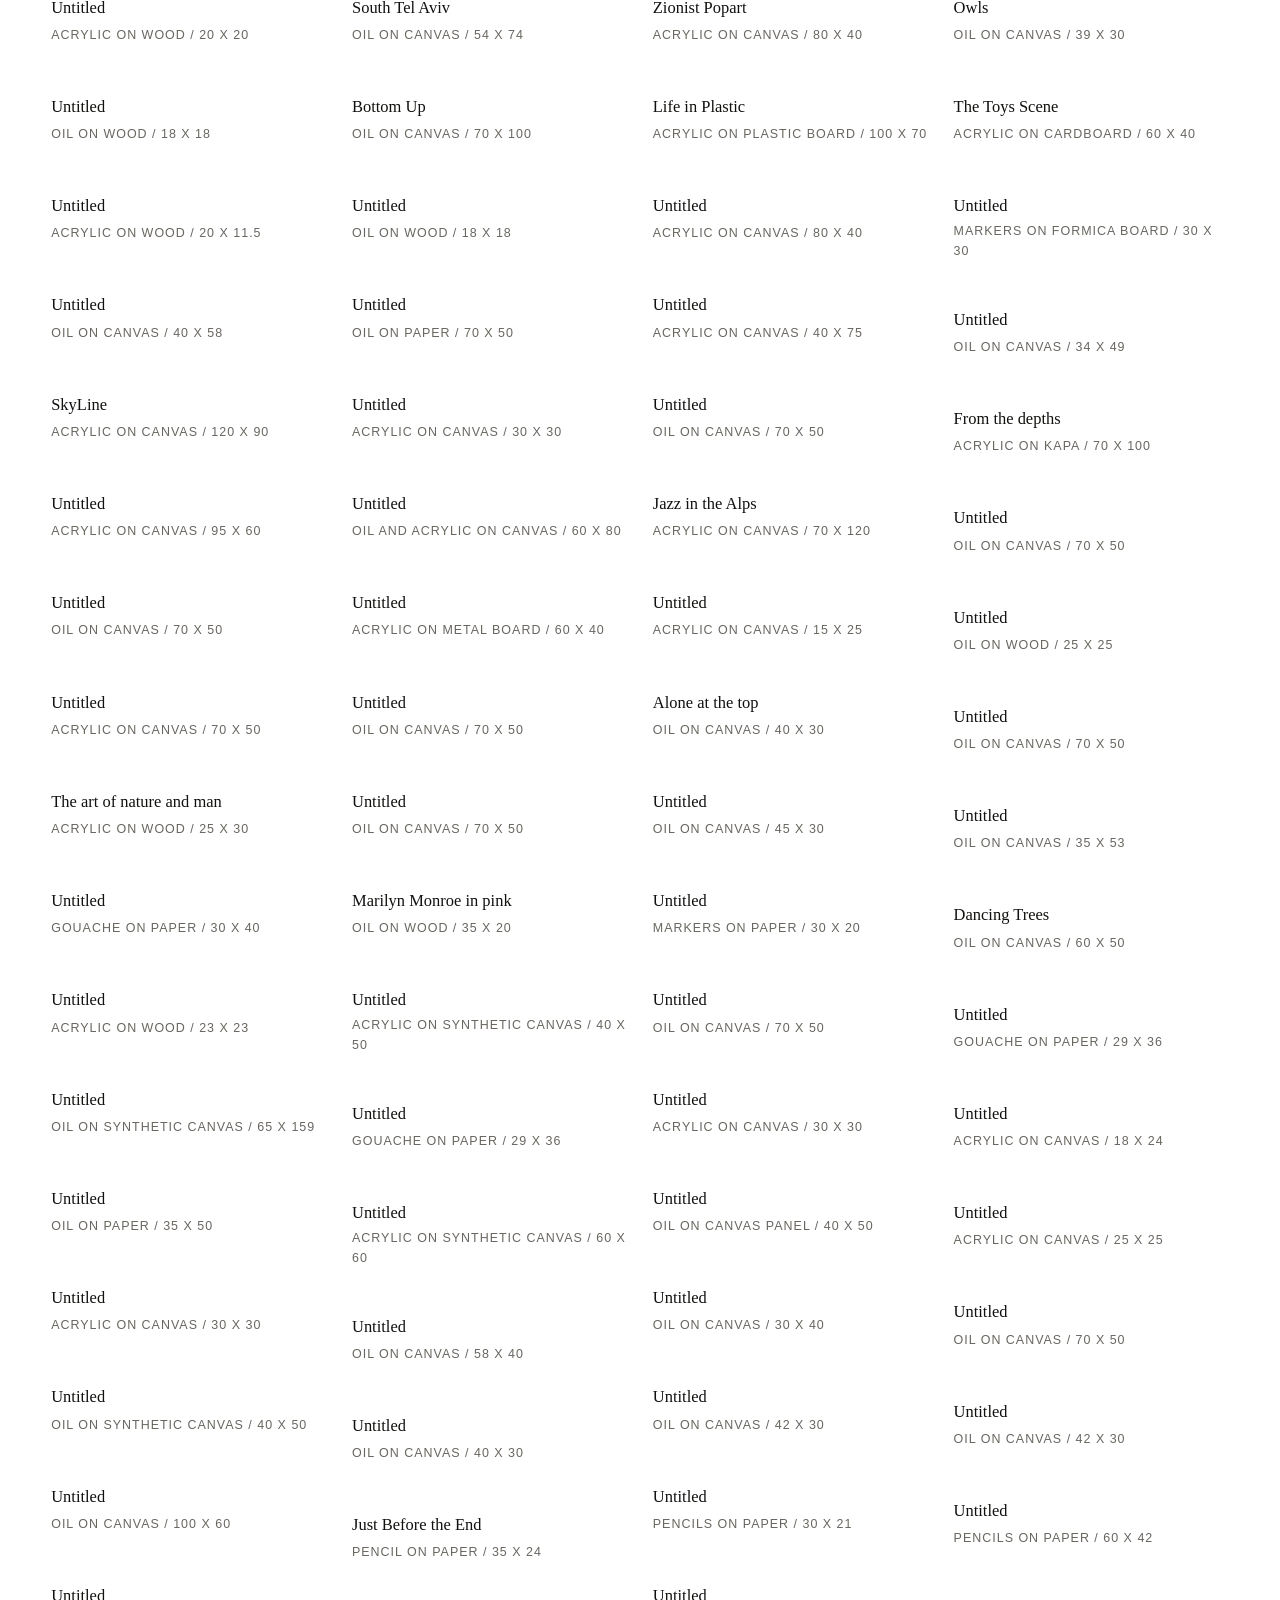
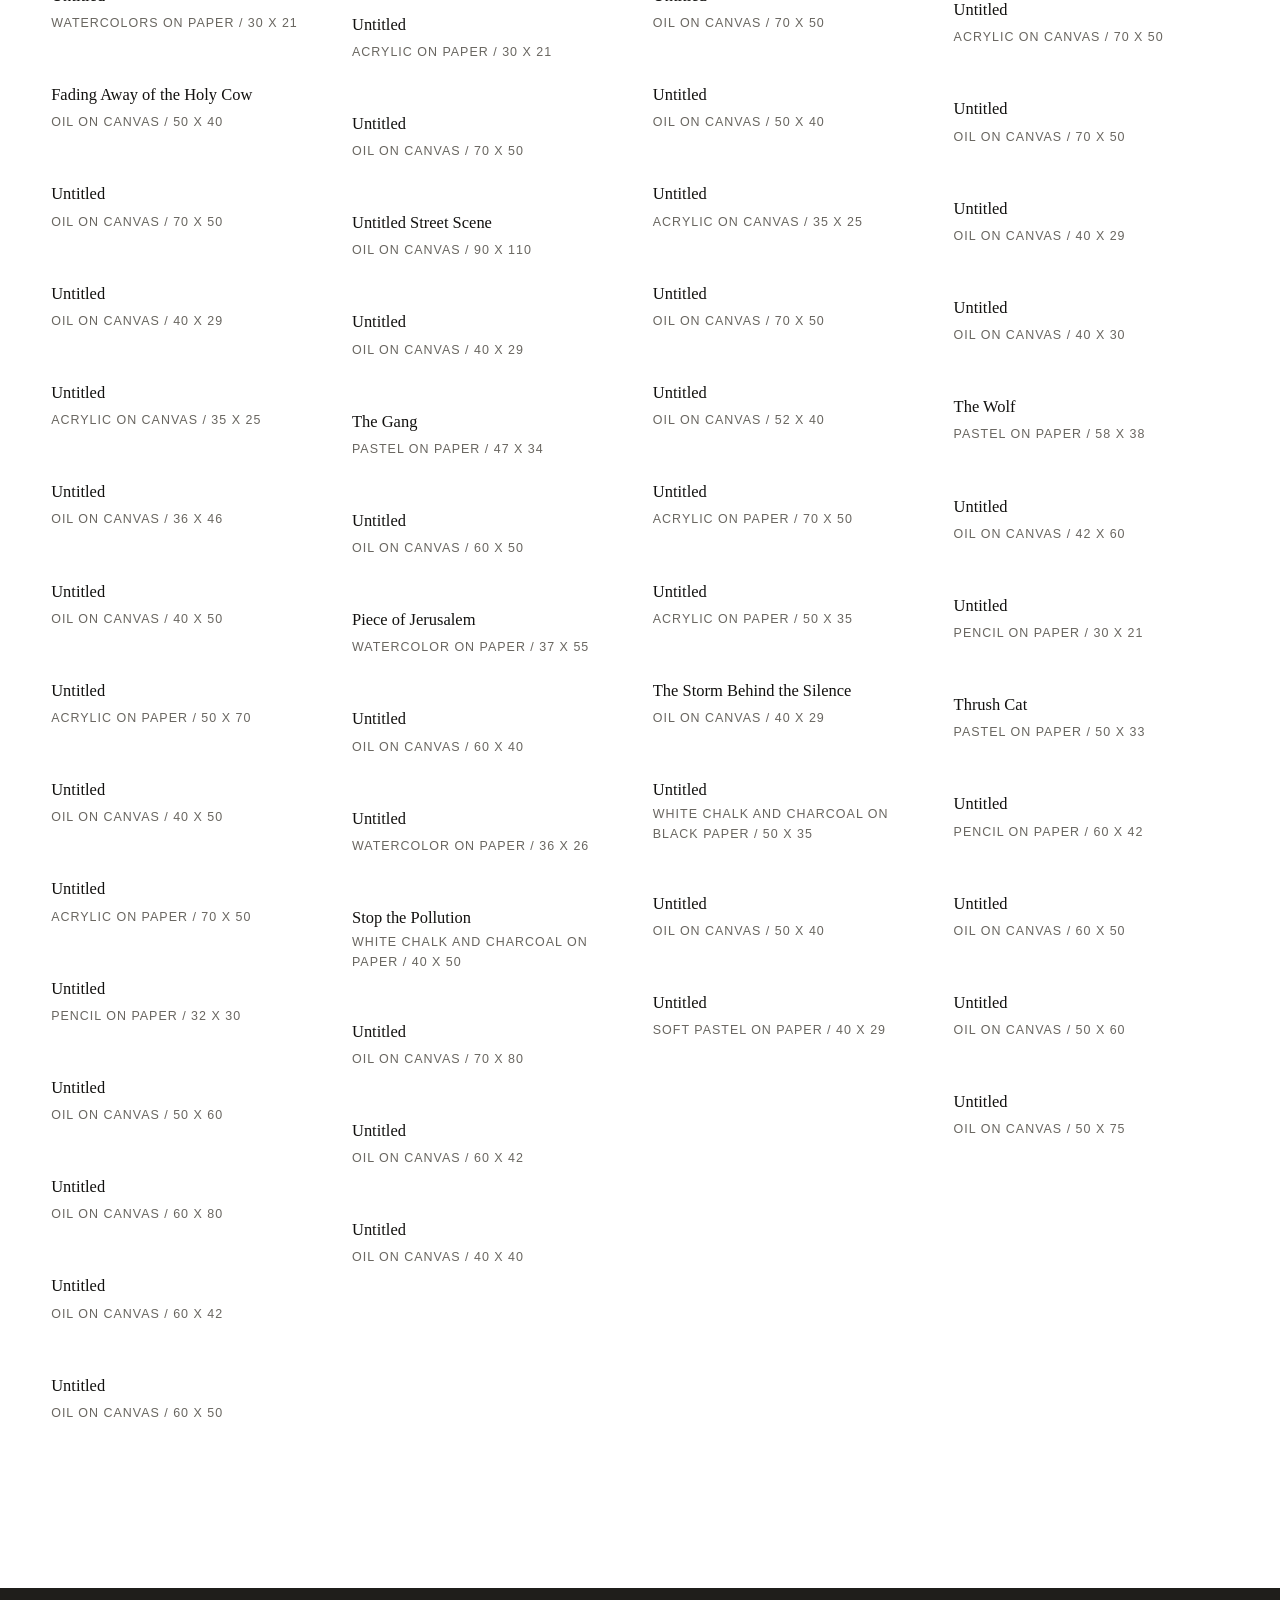
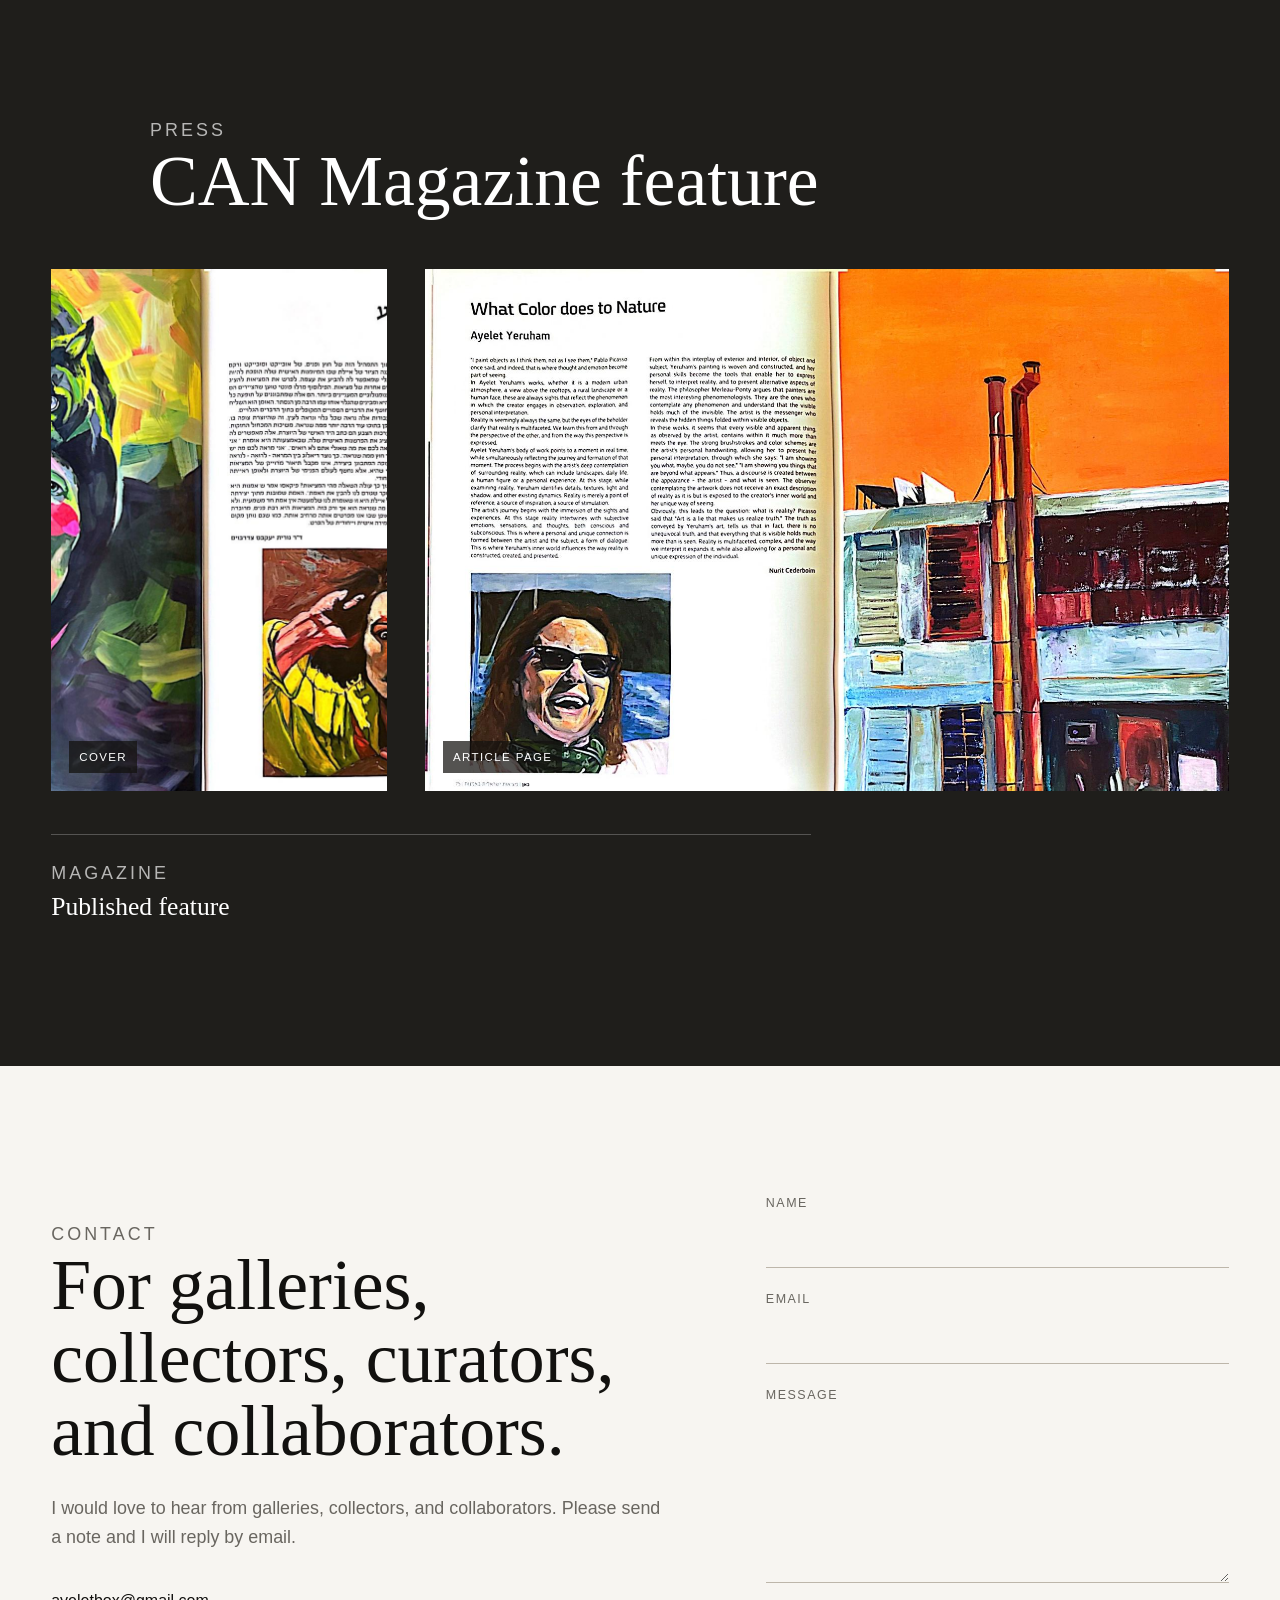
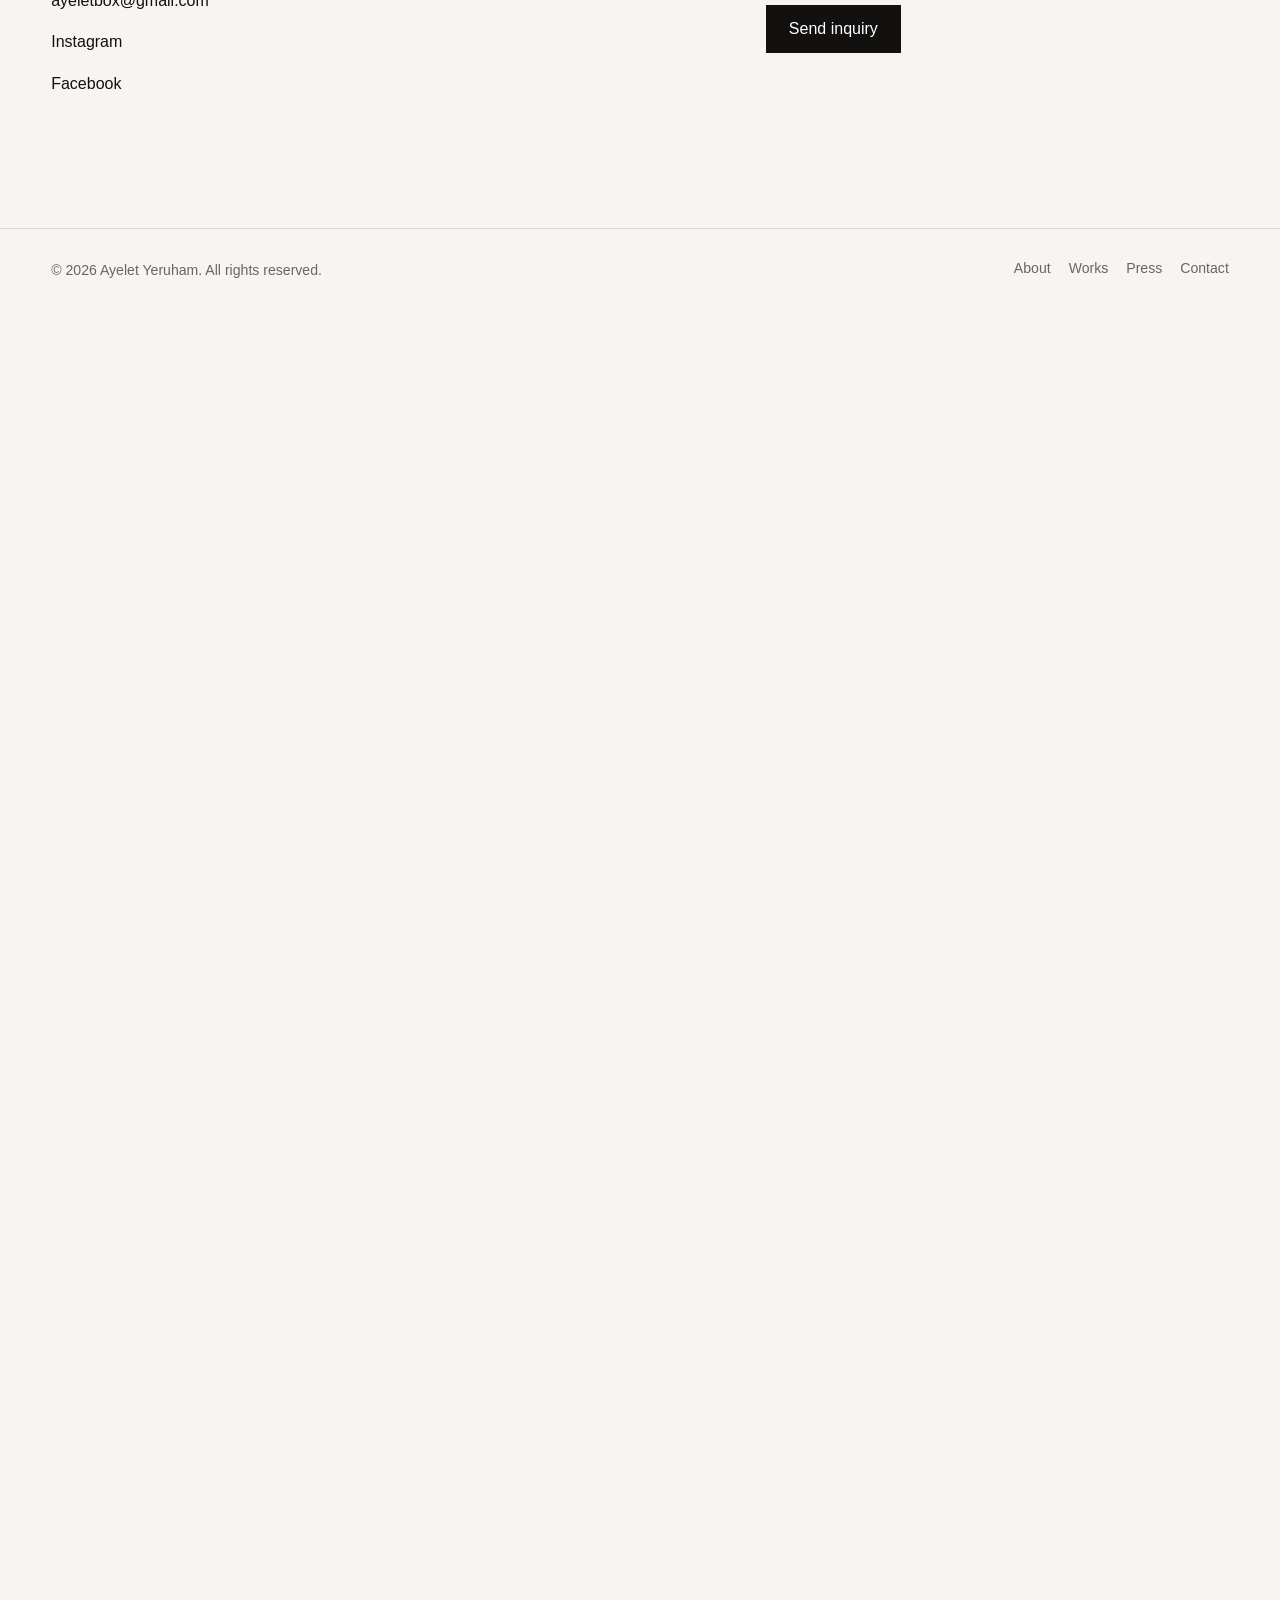
==== commit 9d5a8272: "Change featured title from 'Special moments in life' to 'Specials' Done" ====
--- a/index.html
+++ b/index.html
@@ -128,7 +128,7 @@
       <section class="featured" aria-labelledby="featured-title">
         <div class="section-heading">
           <p class="section-kicker">Featured works</p>
-          <h2 id="featured-title">Special moments in life</h2>
+          <h2 id="featured-title">Specials</h2>
         </div>
         <div class="featured-grid">
           <button class="feature-tile" type="button" data-open-art-src="images/10.jpg">
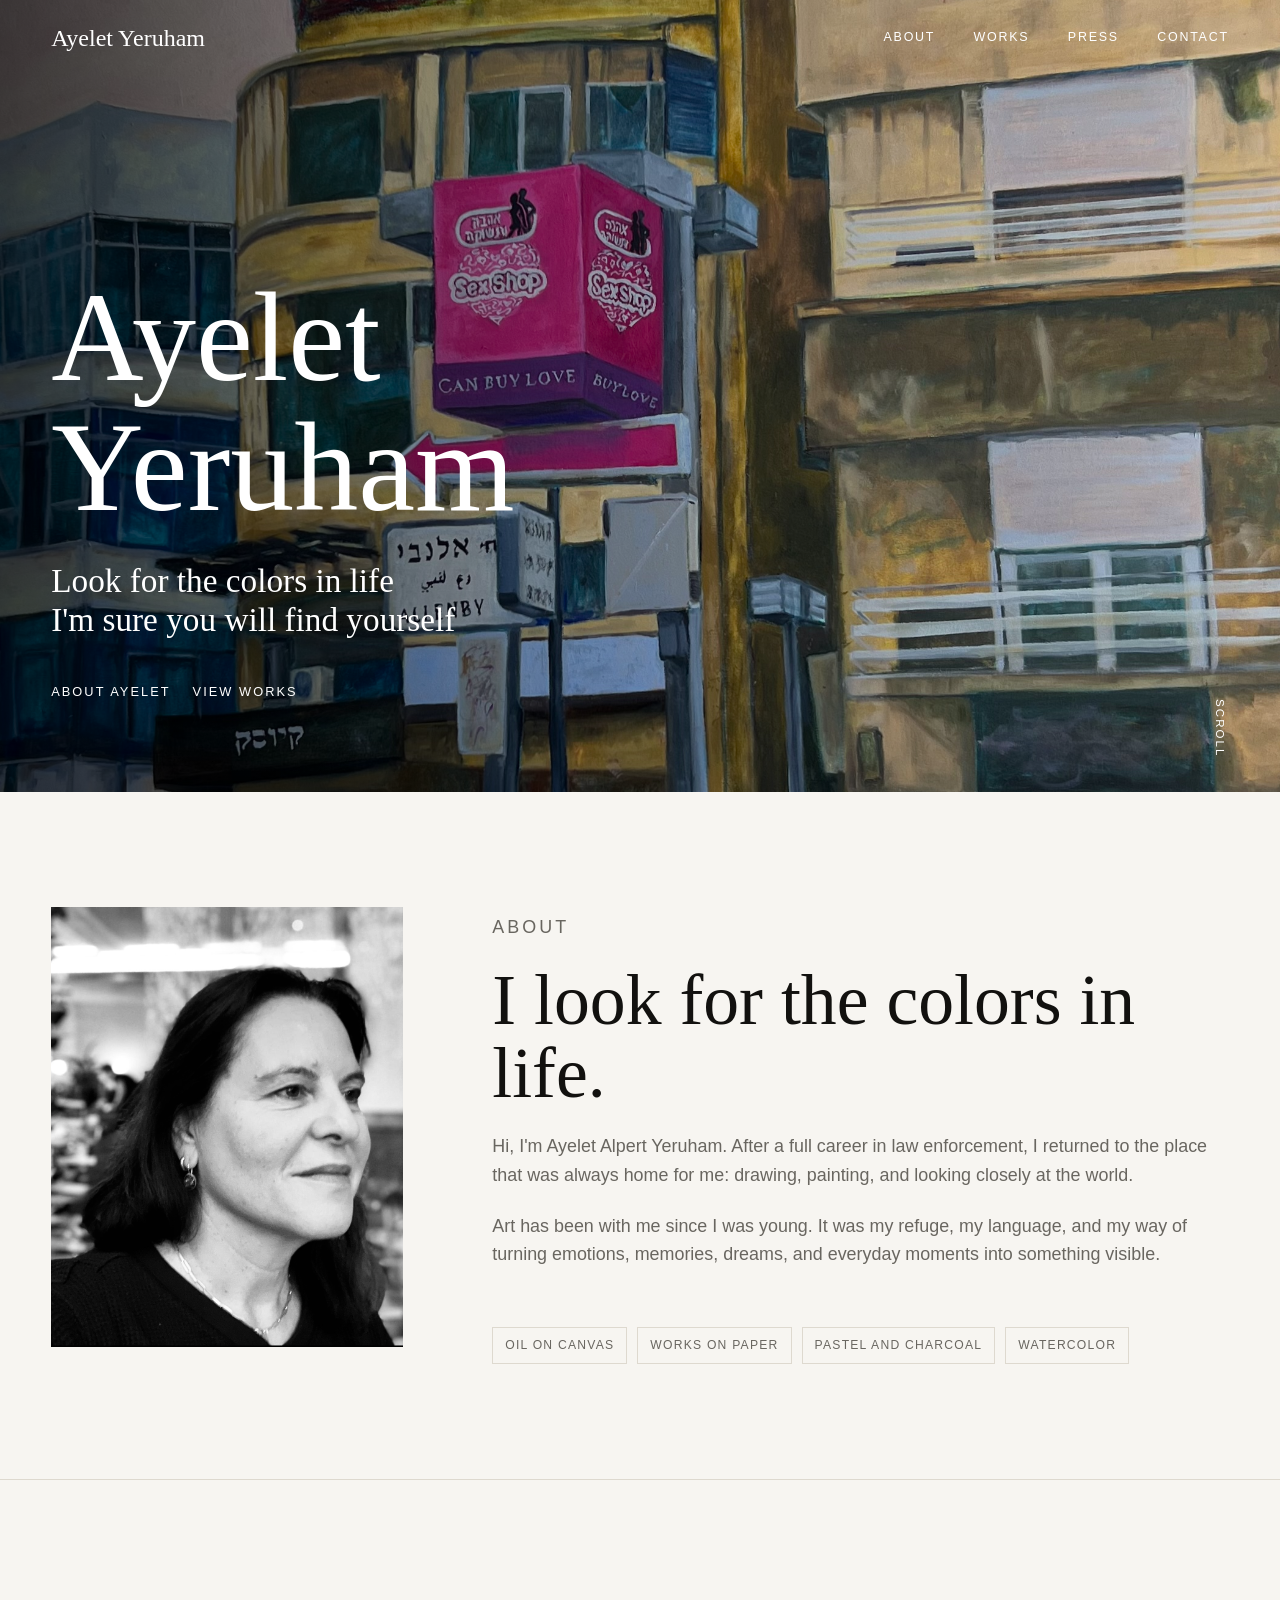
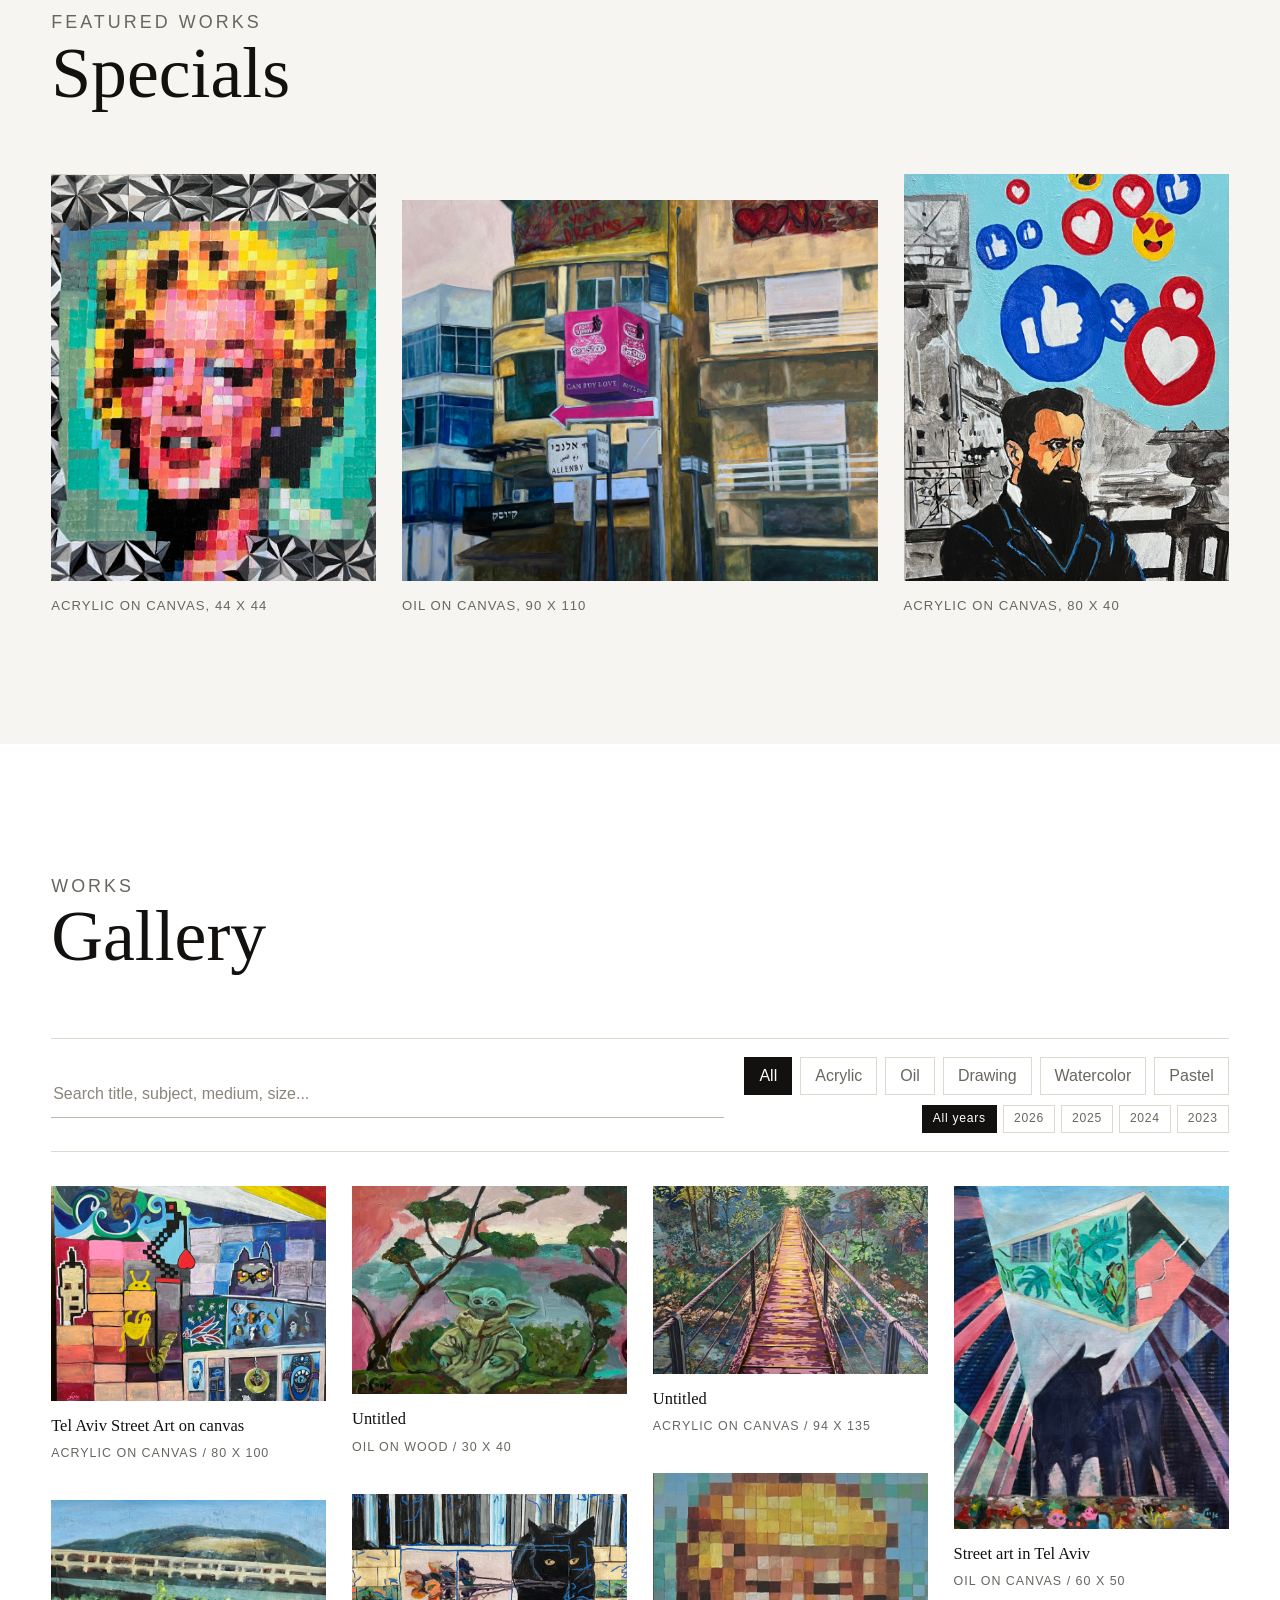
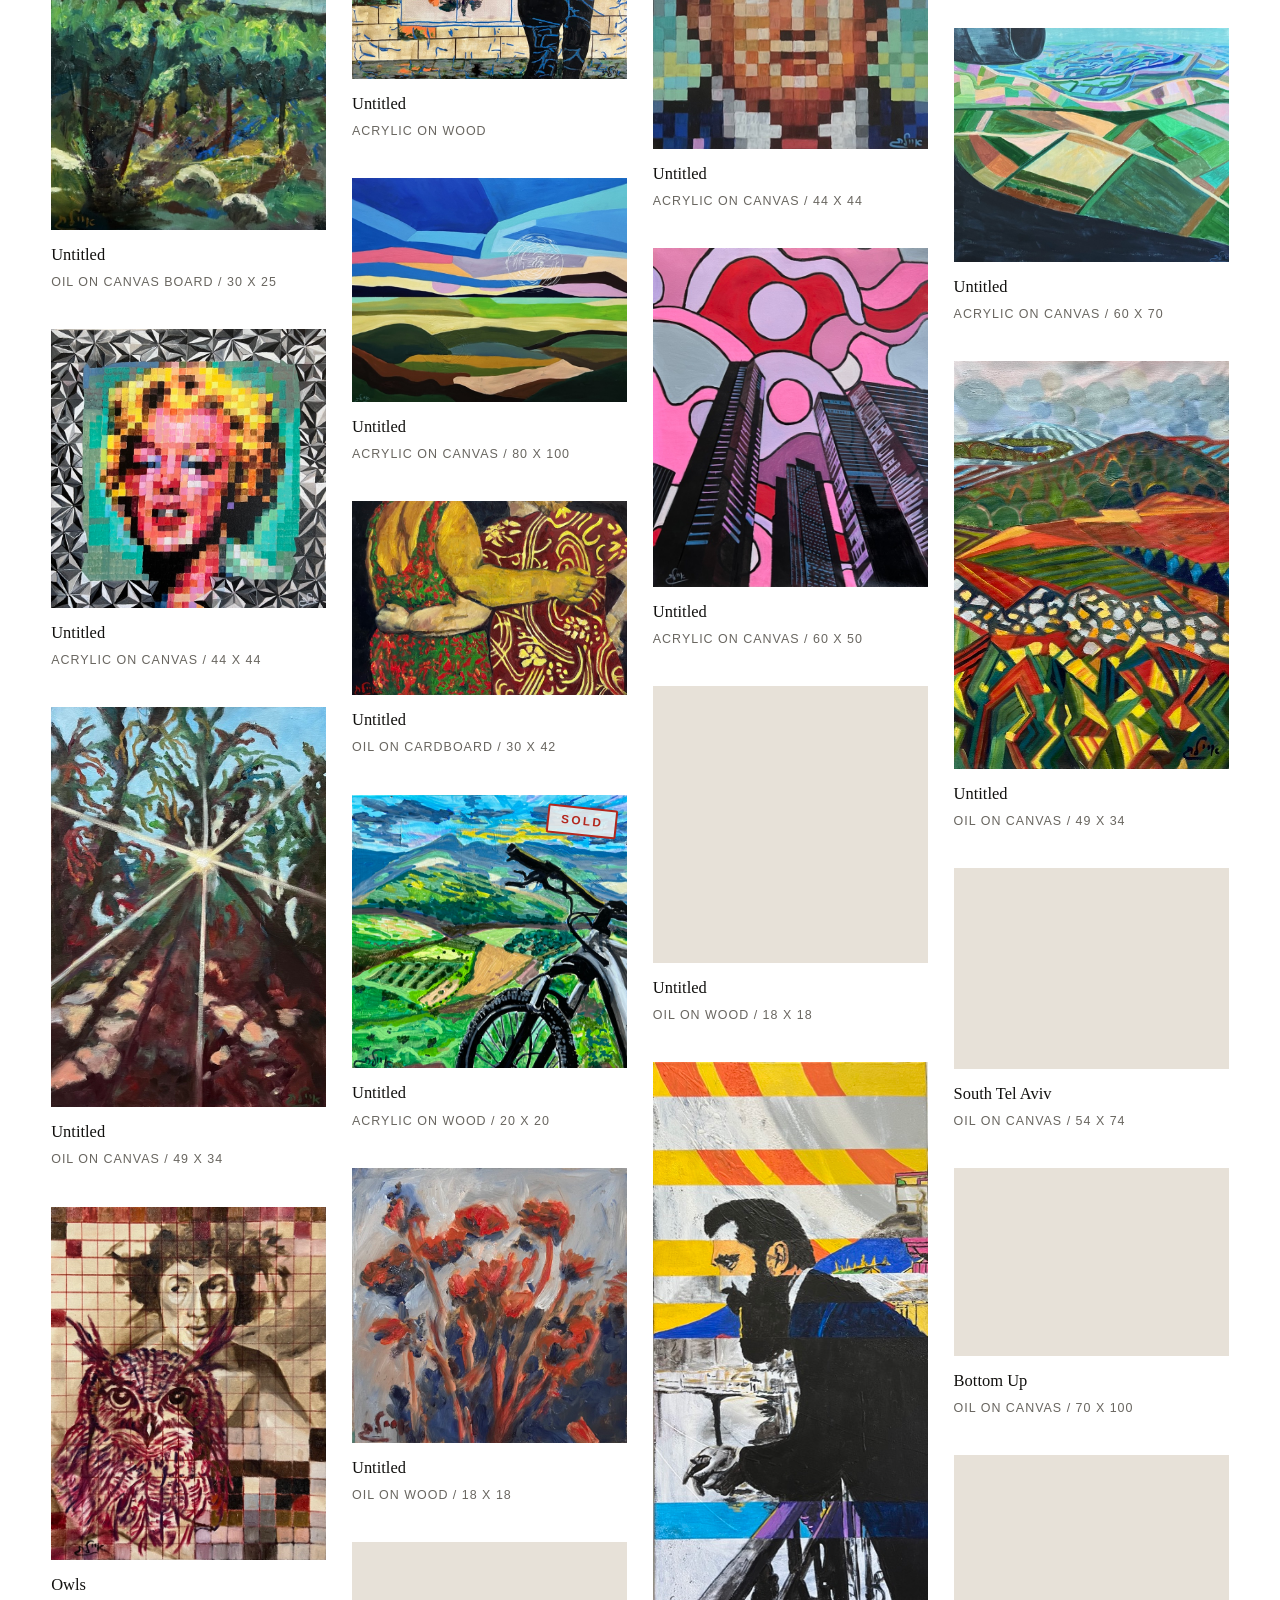
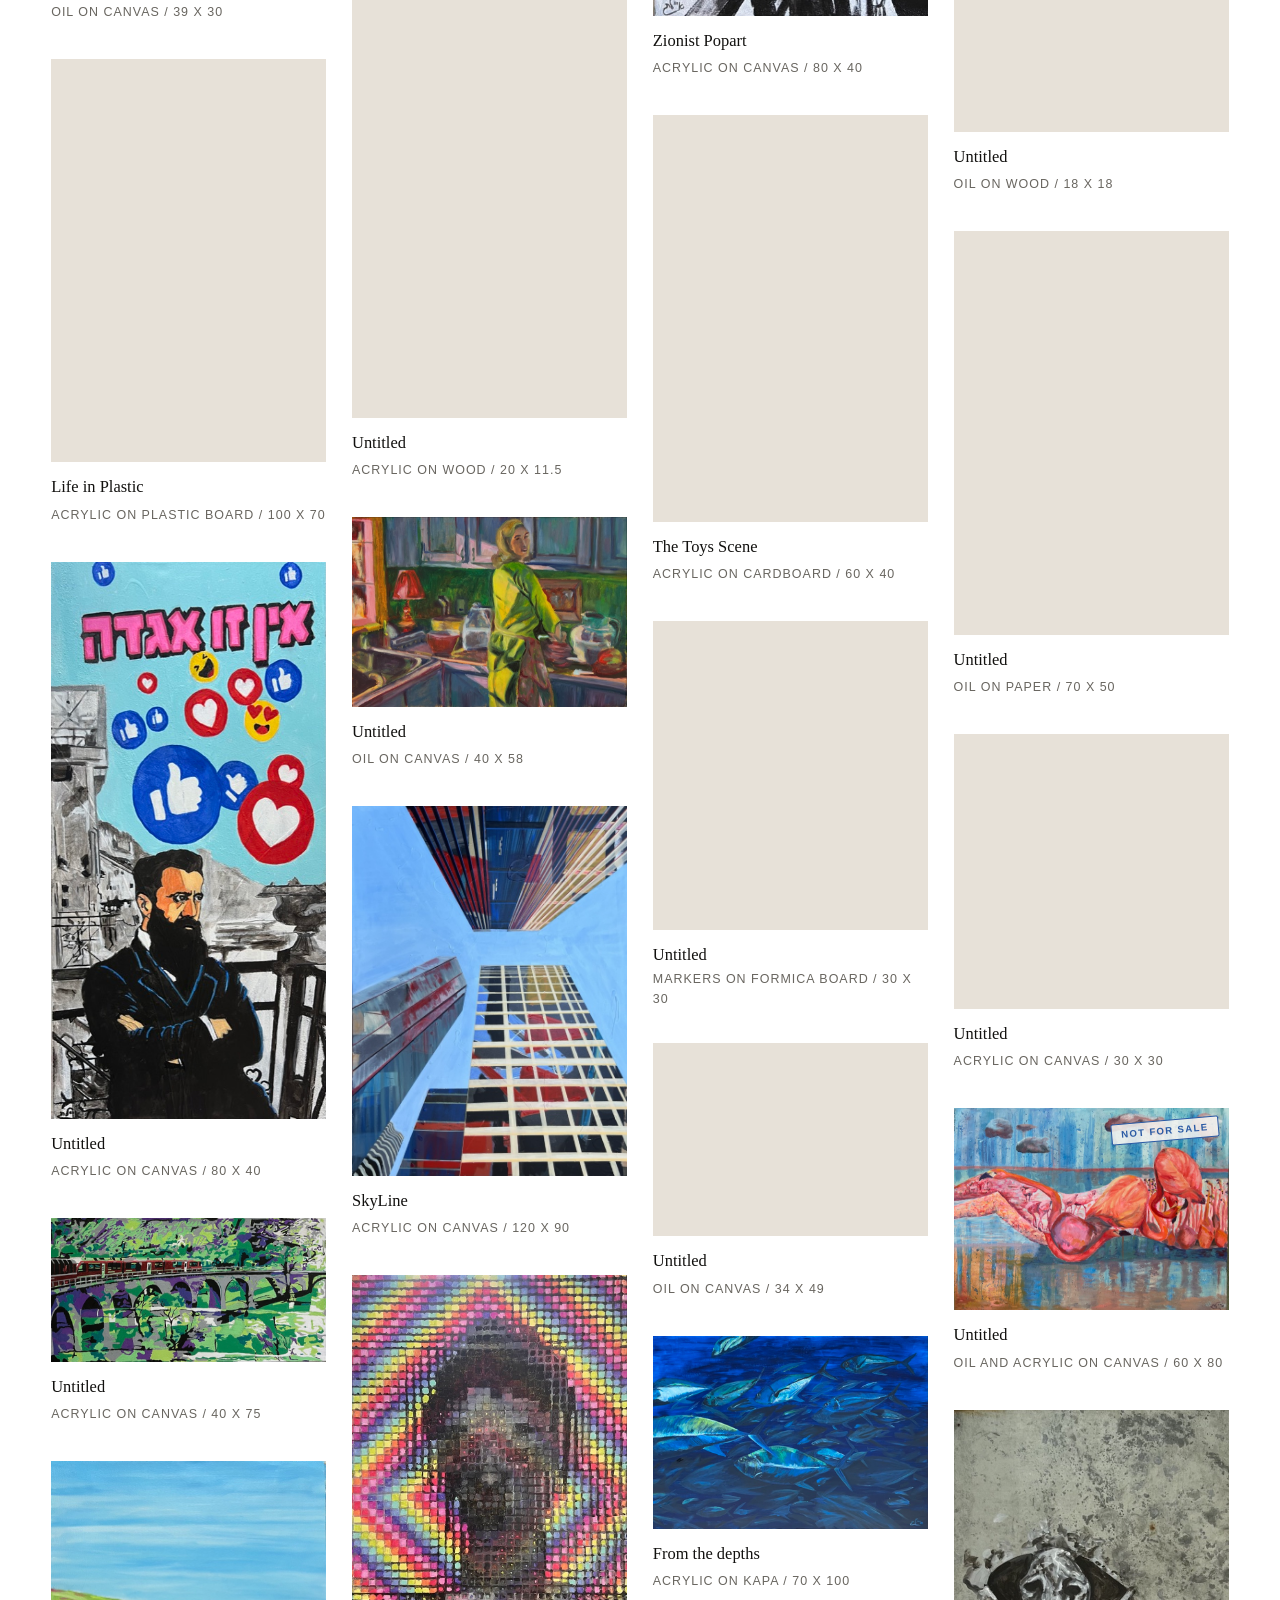
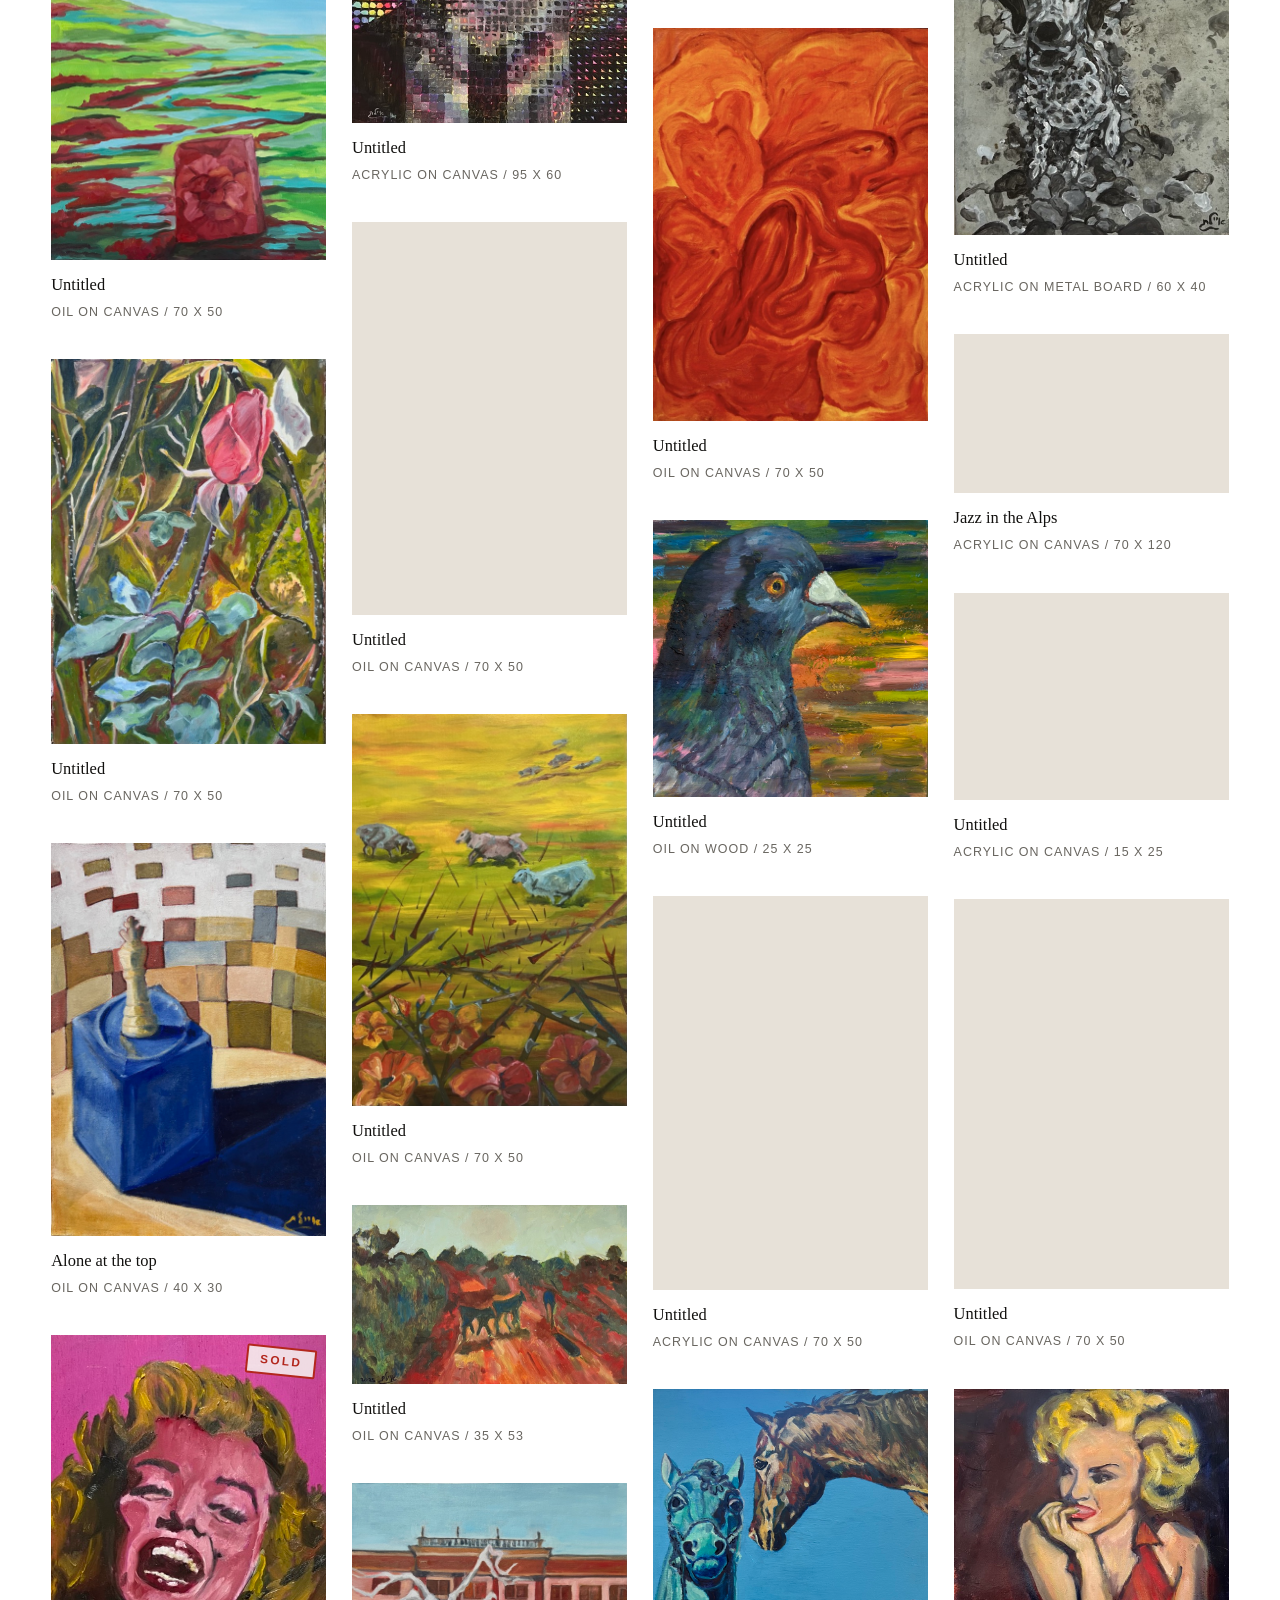
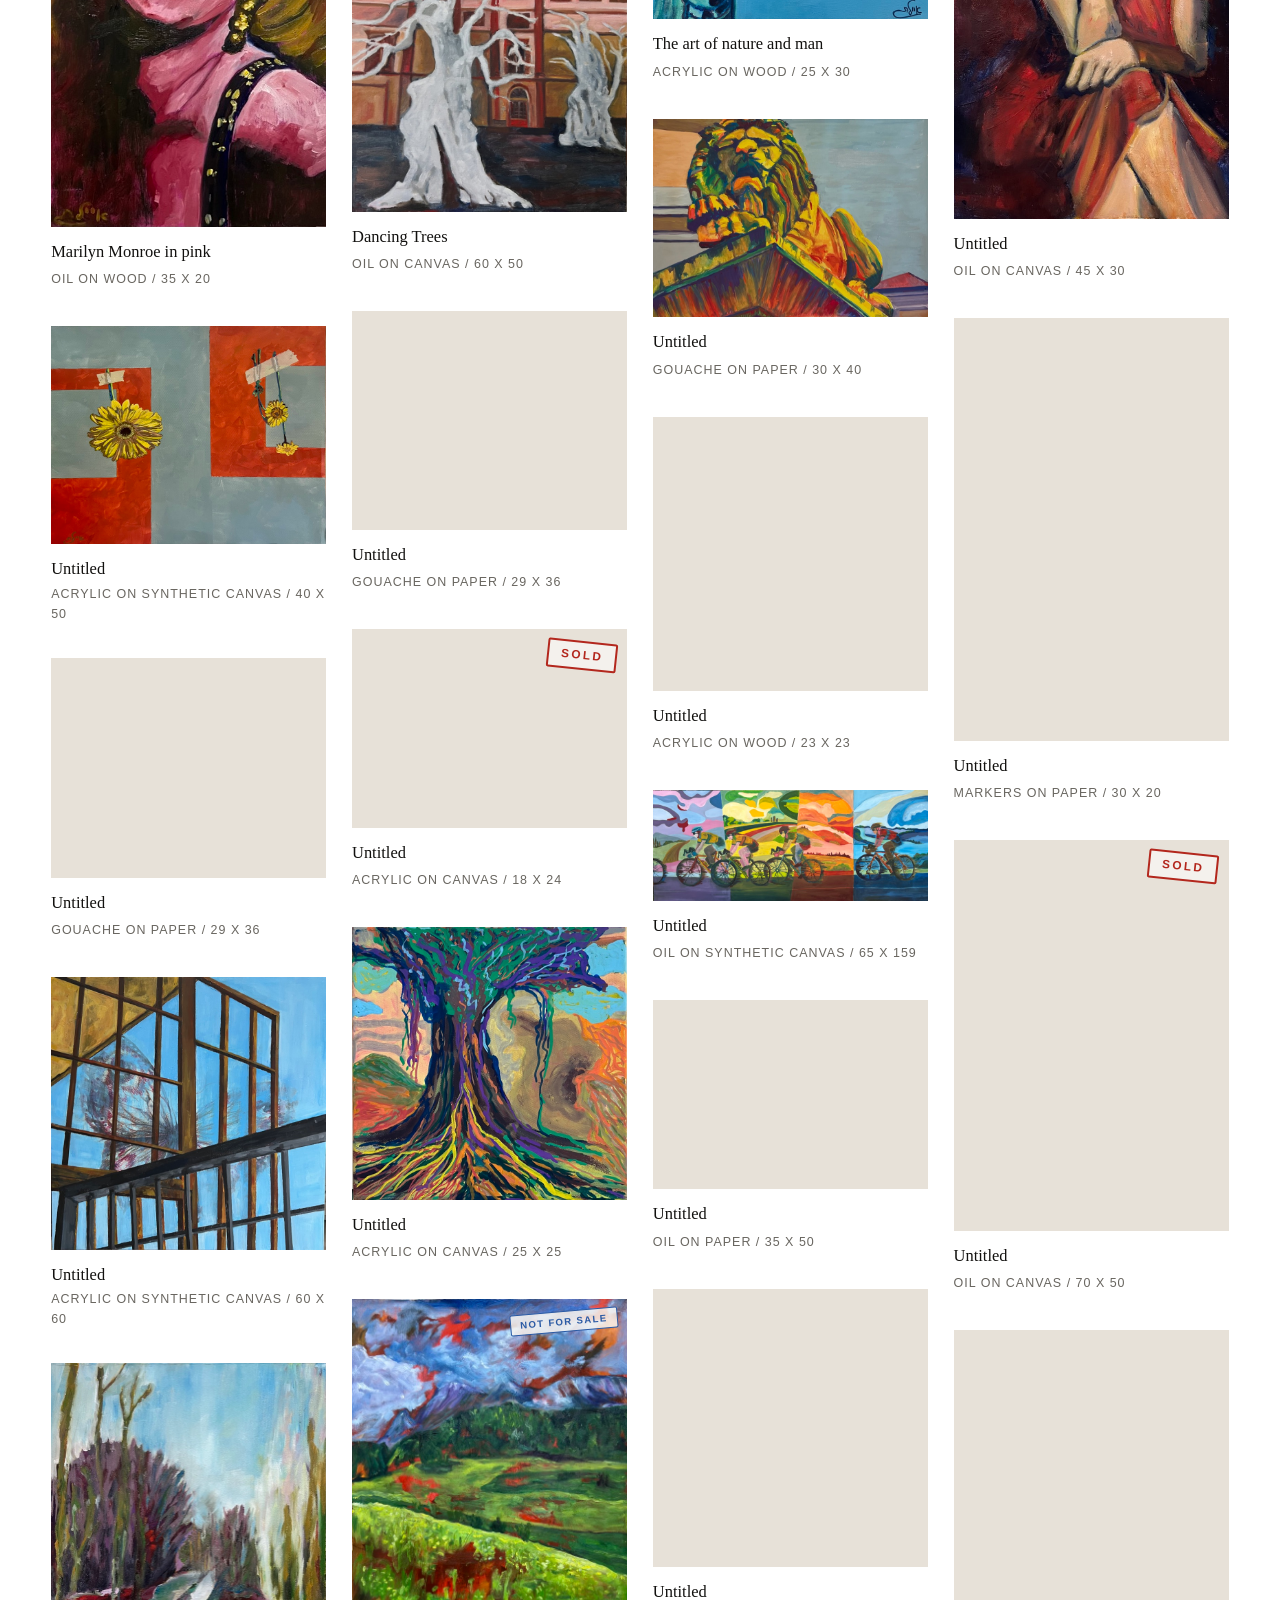
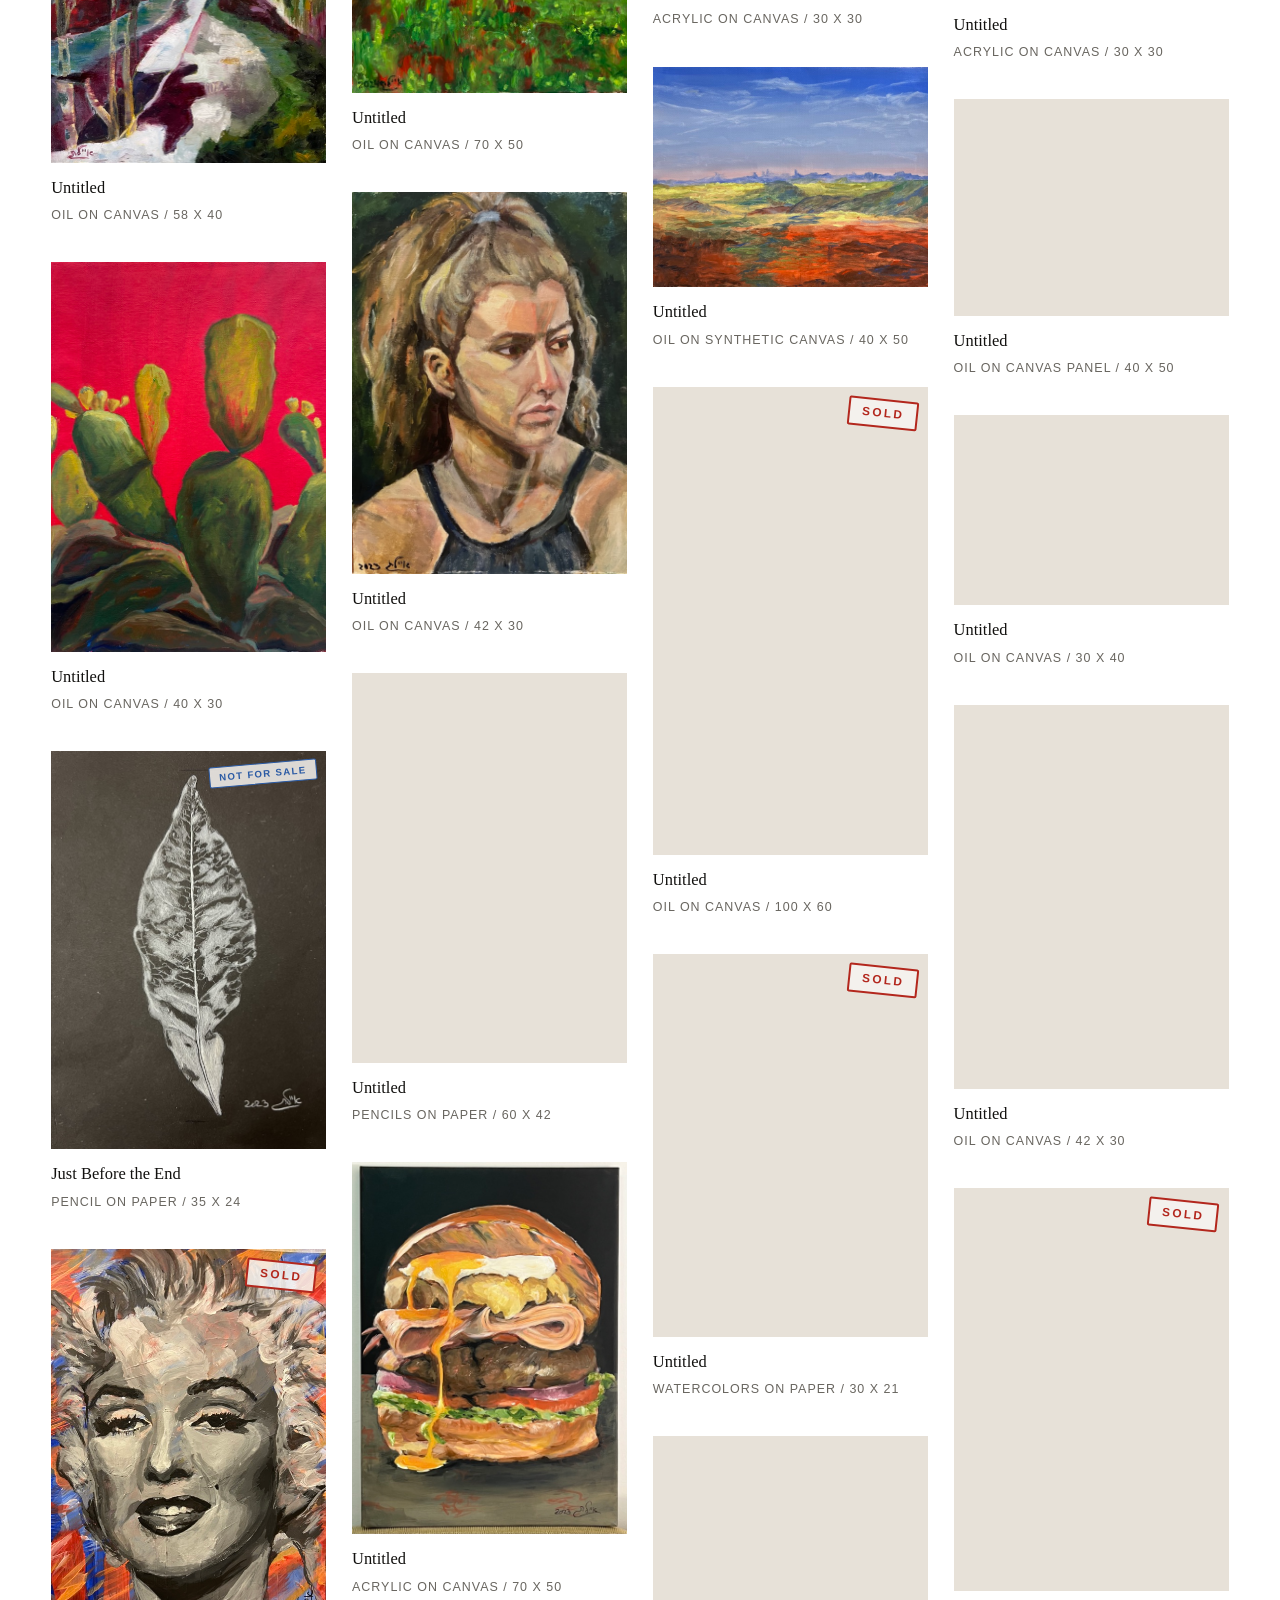
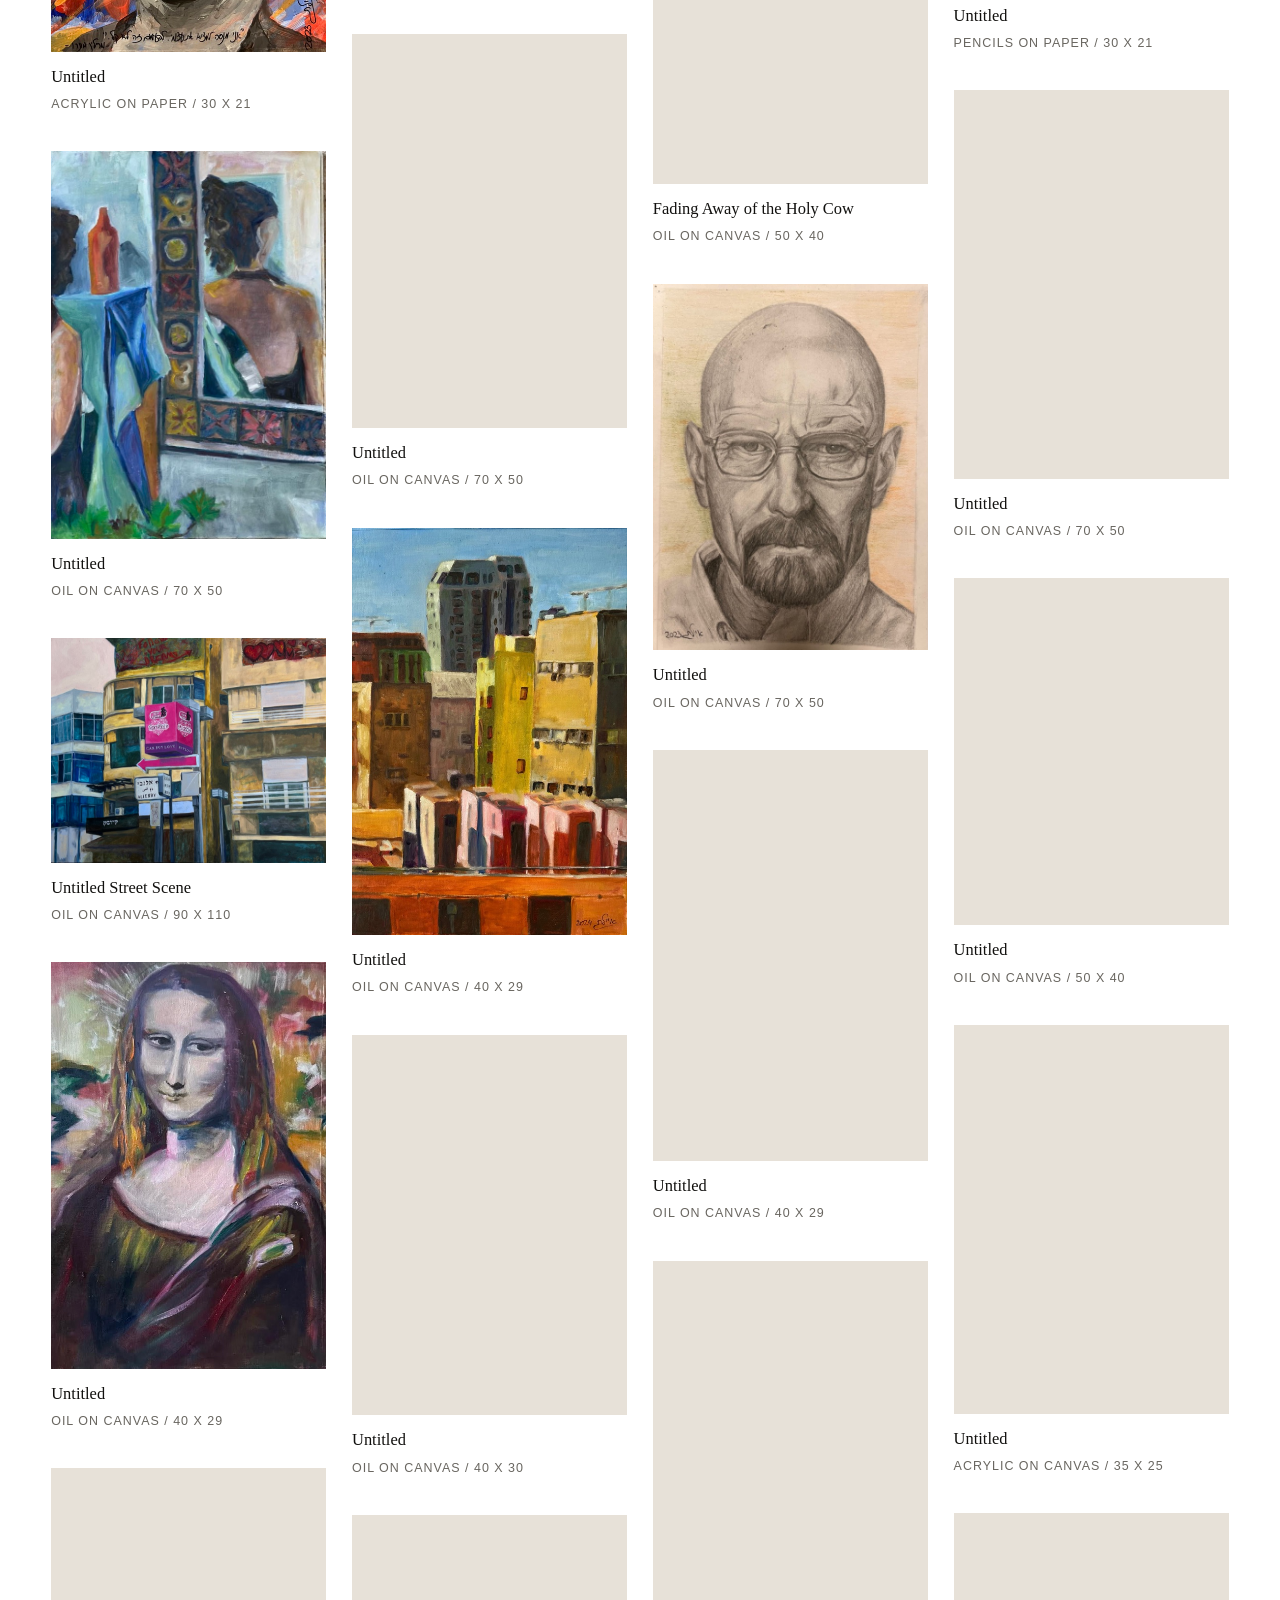
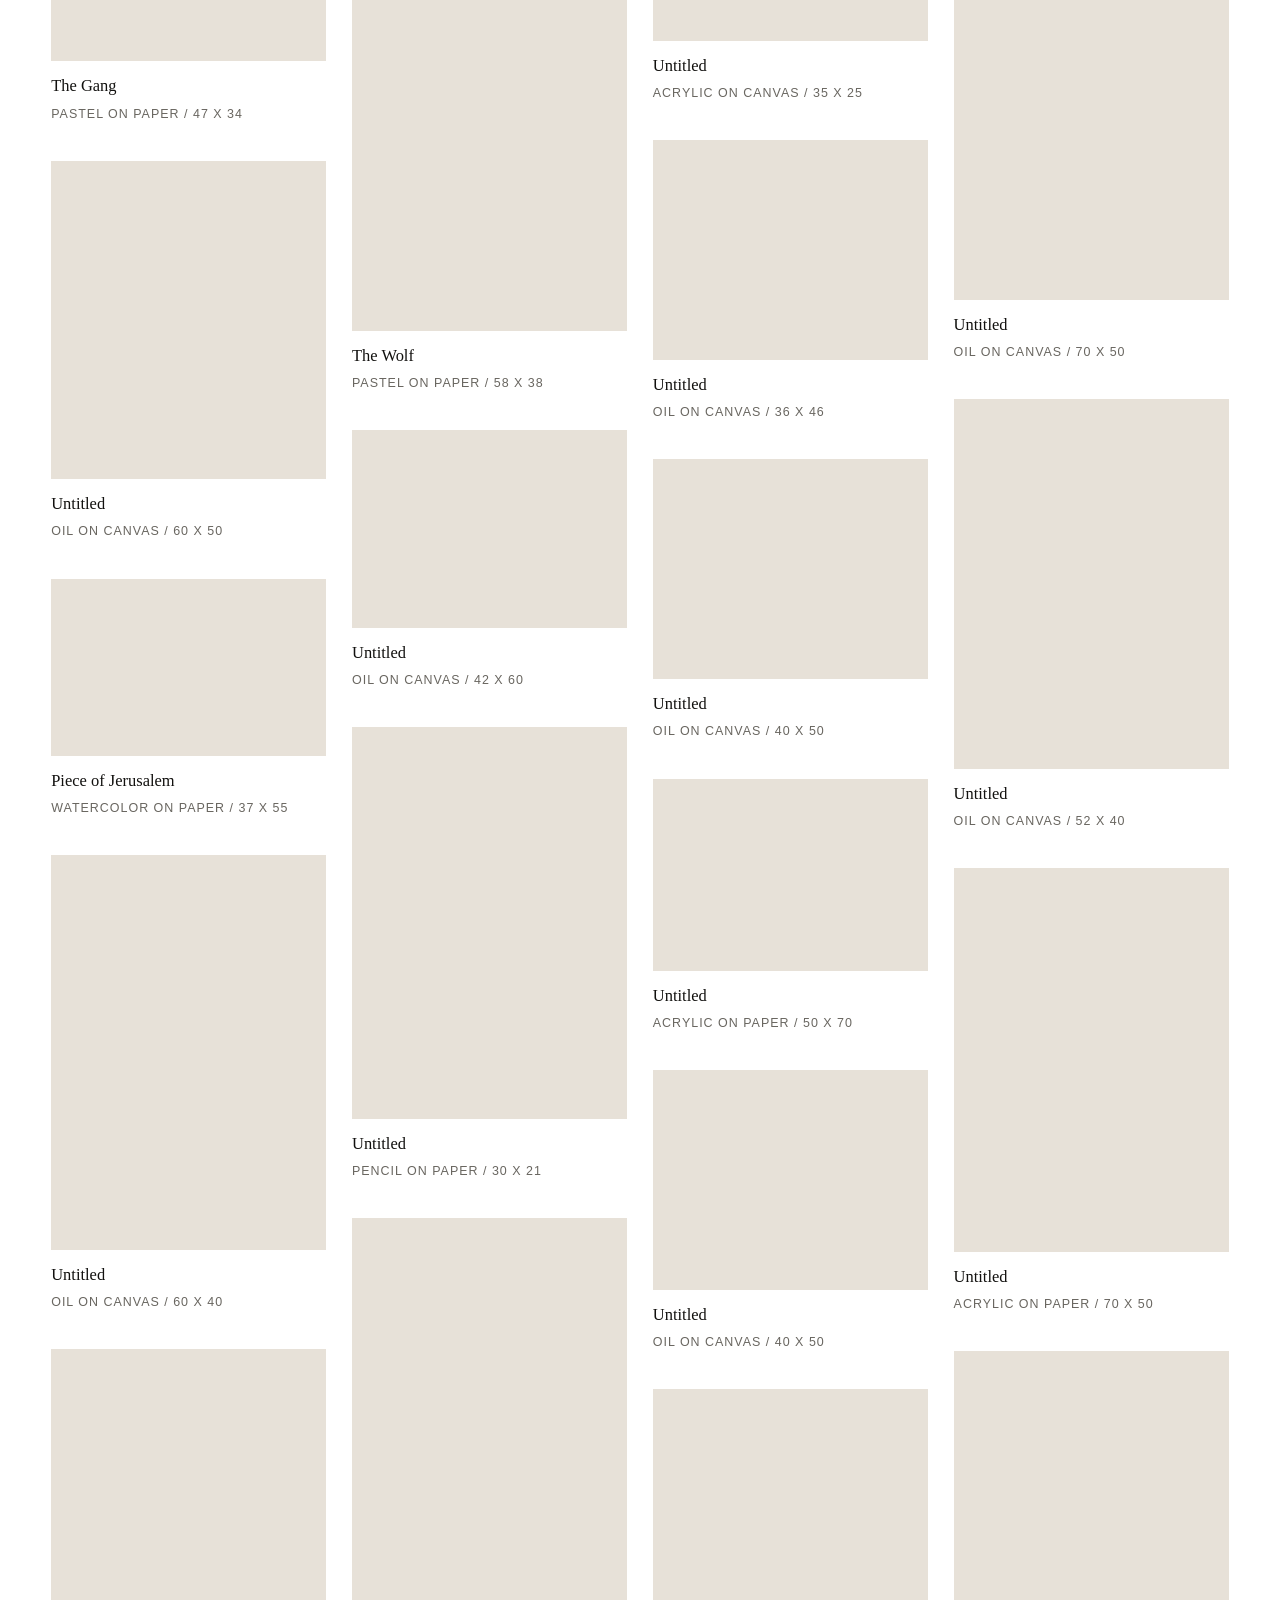
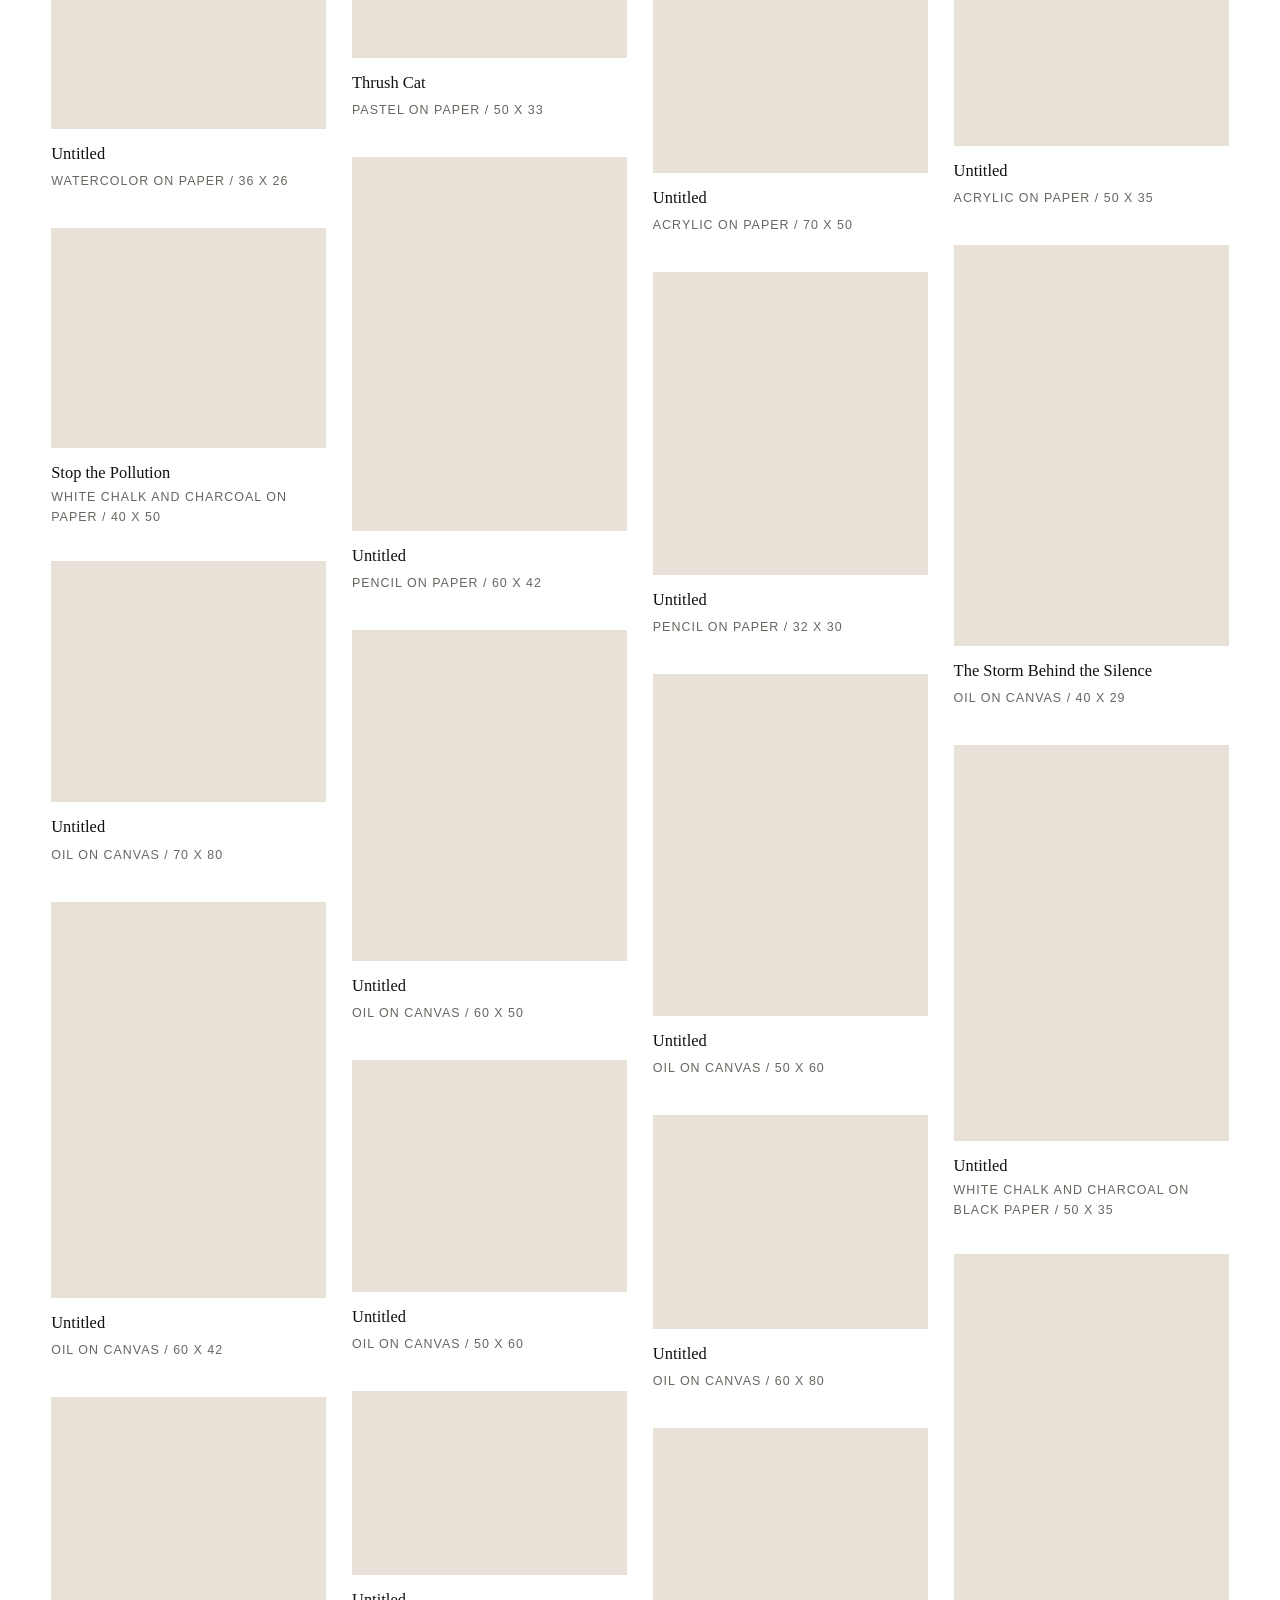
==== commit 5313bda0: "Update featured works and artwork availability" ====
--- a/index.html
+++ b/index.html
@@ -131,17 +131,17 @@
           <h2 id="featured-title">Specials</h2>
         </div>
         <div class="featured-grid">
-          <button class="feature-tile" type="button" data-open-art-src="images/10.jpg">
-            <img src="images/10.jpg" alt="Fading Away of the Holy Cow, oil on canvas by Ayelet Yeruham" />
-            <span>Fading Away of the Holy Cow</span>
+          <button class="feature-tile" type="button" data-open-art-src="images/art/235.jpg">
+            <img src="images/art/235.jpg" alt="Acrylic mosaic-style portrait of a blonde woman framed by geometric black-and-white triangles" />
+            <span>Acrylic on canvas, 44 x 44</span>
           </button>
           <button class="feature-tile feature-tile--wide" type="button" data-open-art-src="images/image105.jpeg">
             <img src="images/image105.jpeg" alt="Oil on canvas city street scene by Ayelet Yeruham" />
             <span>Oil on canvas, 90 x 110</span>
           </button>
-          <button class="feature-tile" type="button" data-open-art-src="images/43.jpg">
-            <img src="images/43.jpg" alt="Stop the Pollution, chalk and charcoal on paper by Ayelet Yeruham" />
-            <span>Stop the Pollution</span>
+          <button class="feature-tile" type="button" data-open-art-src="images/art/282.jpg">
+            <img src="images/art/282.jpg" alt="Acrylic painting of Theodor Herzl beneath floating social media like and heart icons" />
+            <span>Acrylic on canvas, 80 x 40</span>
           </button>
         </div>
       </section>
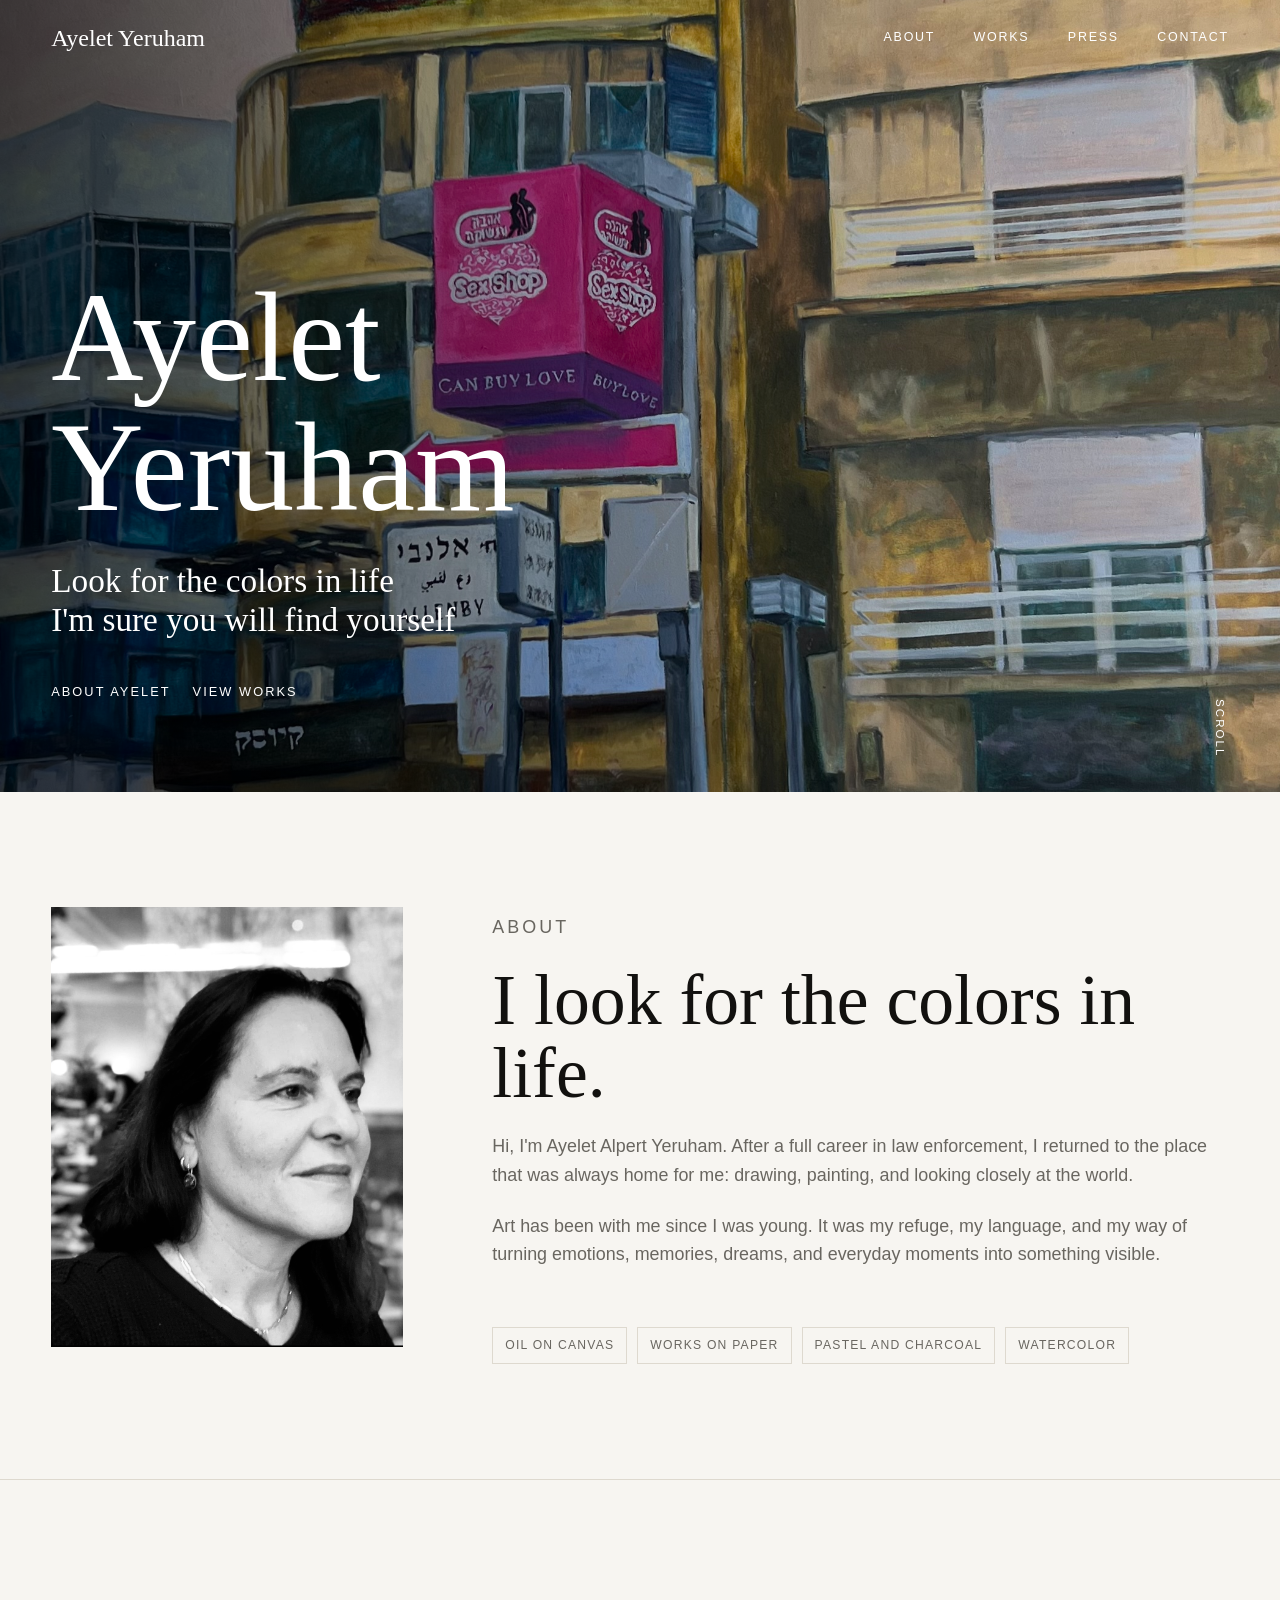
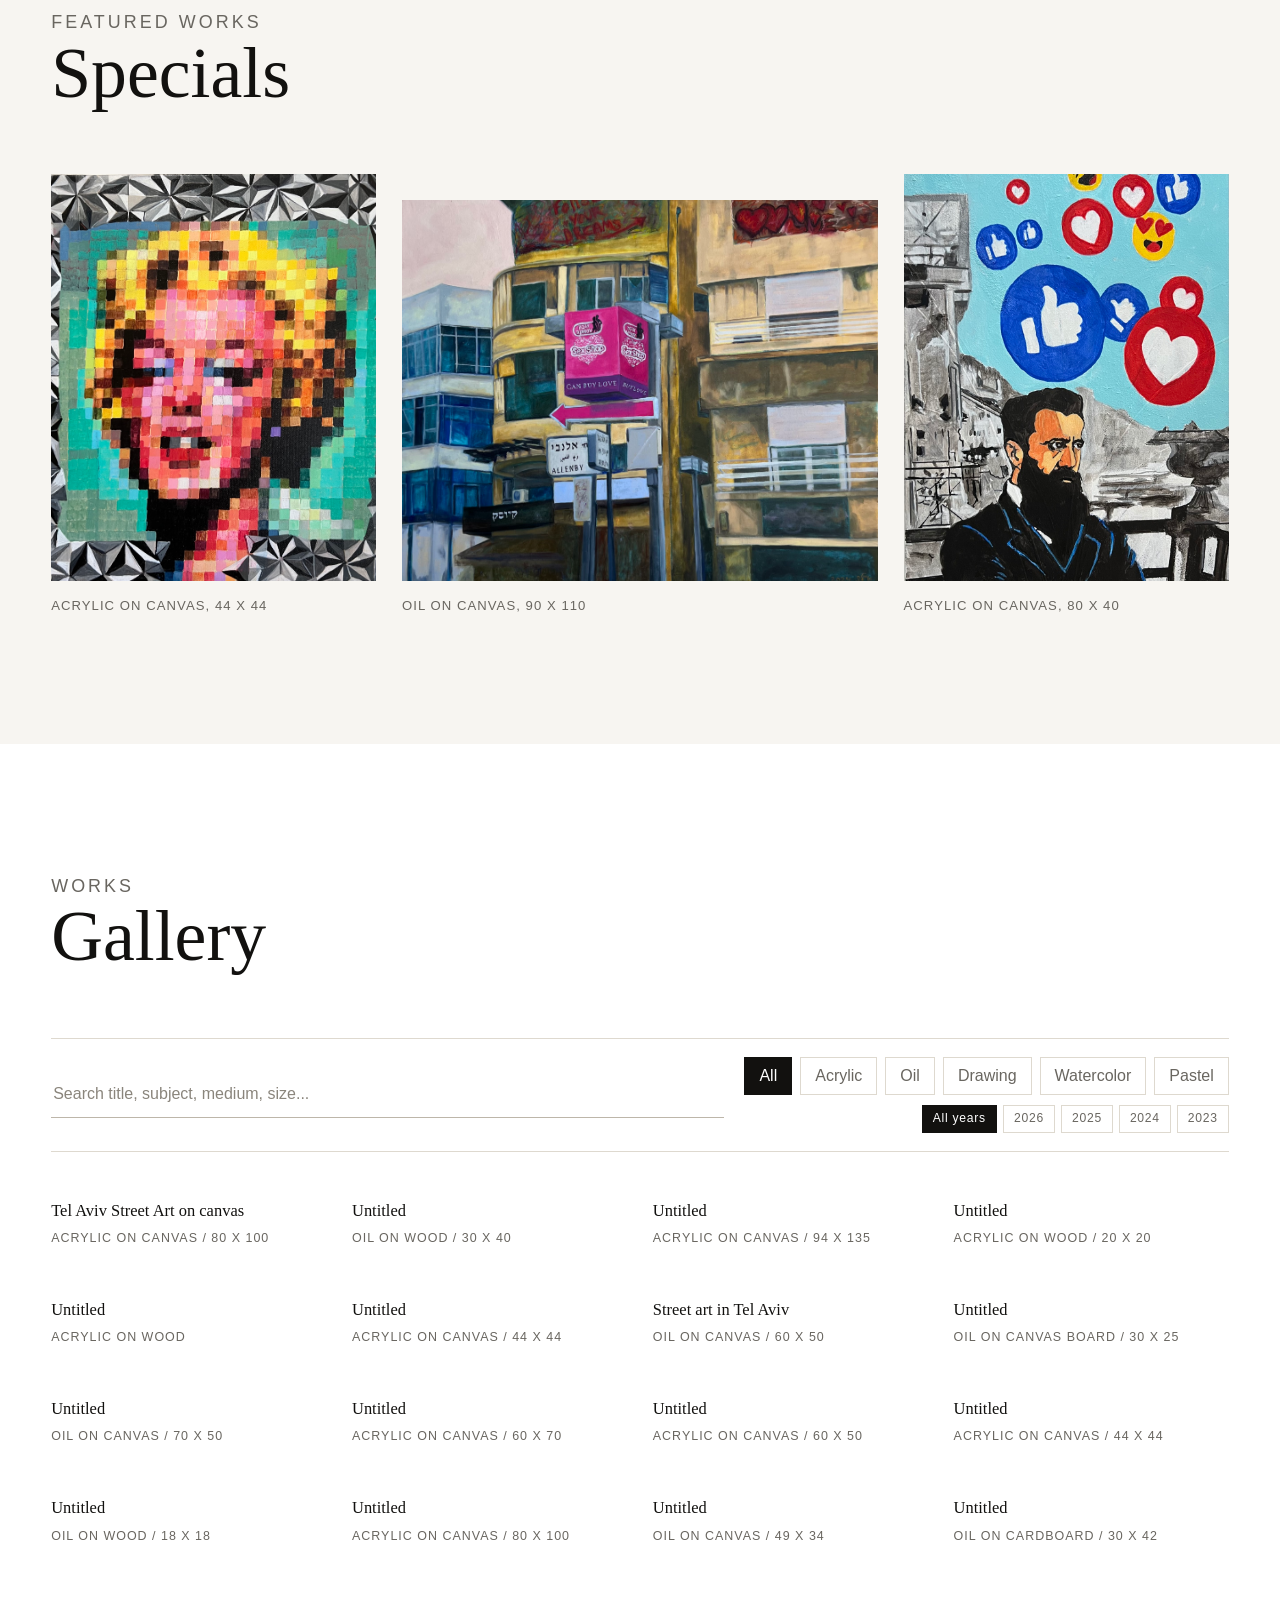
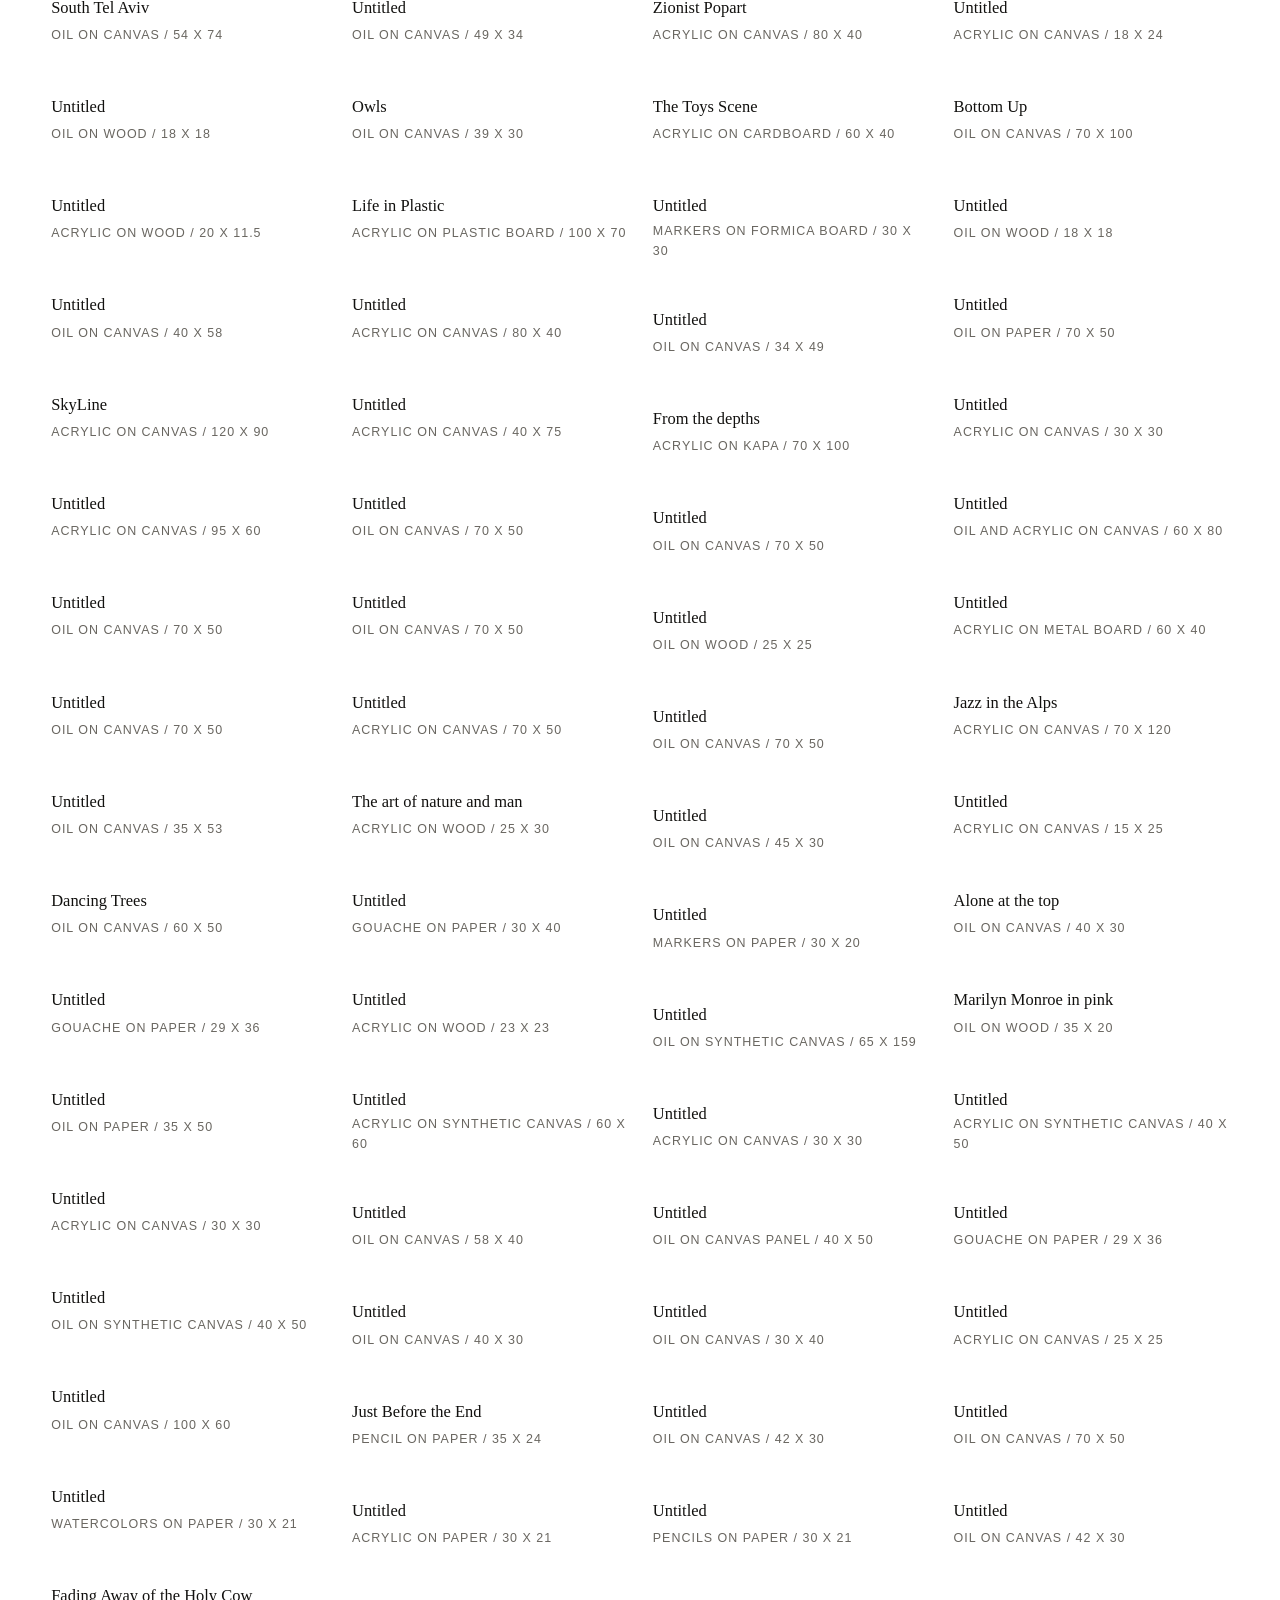
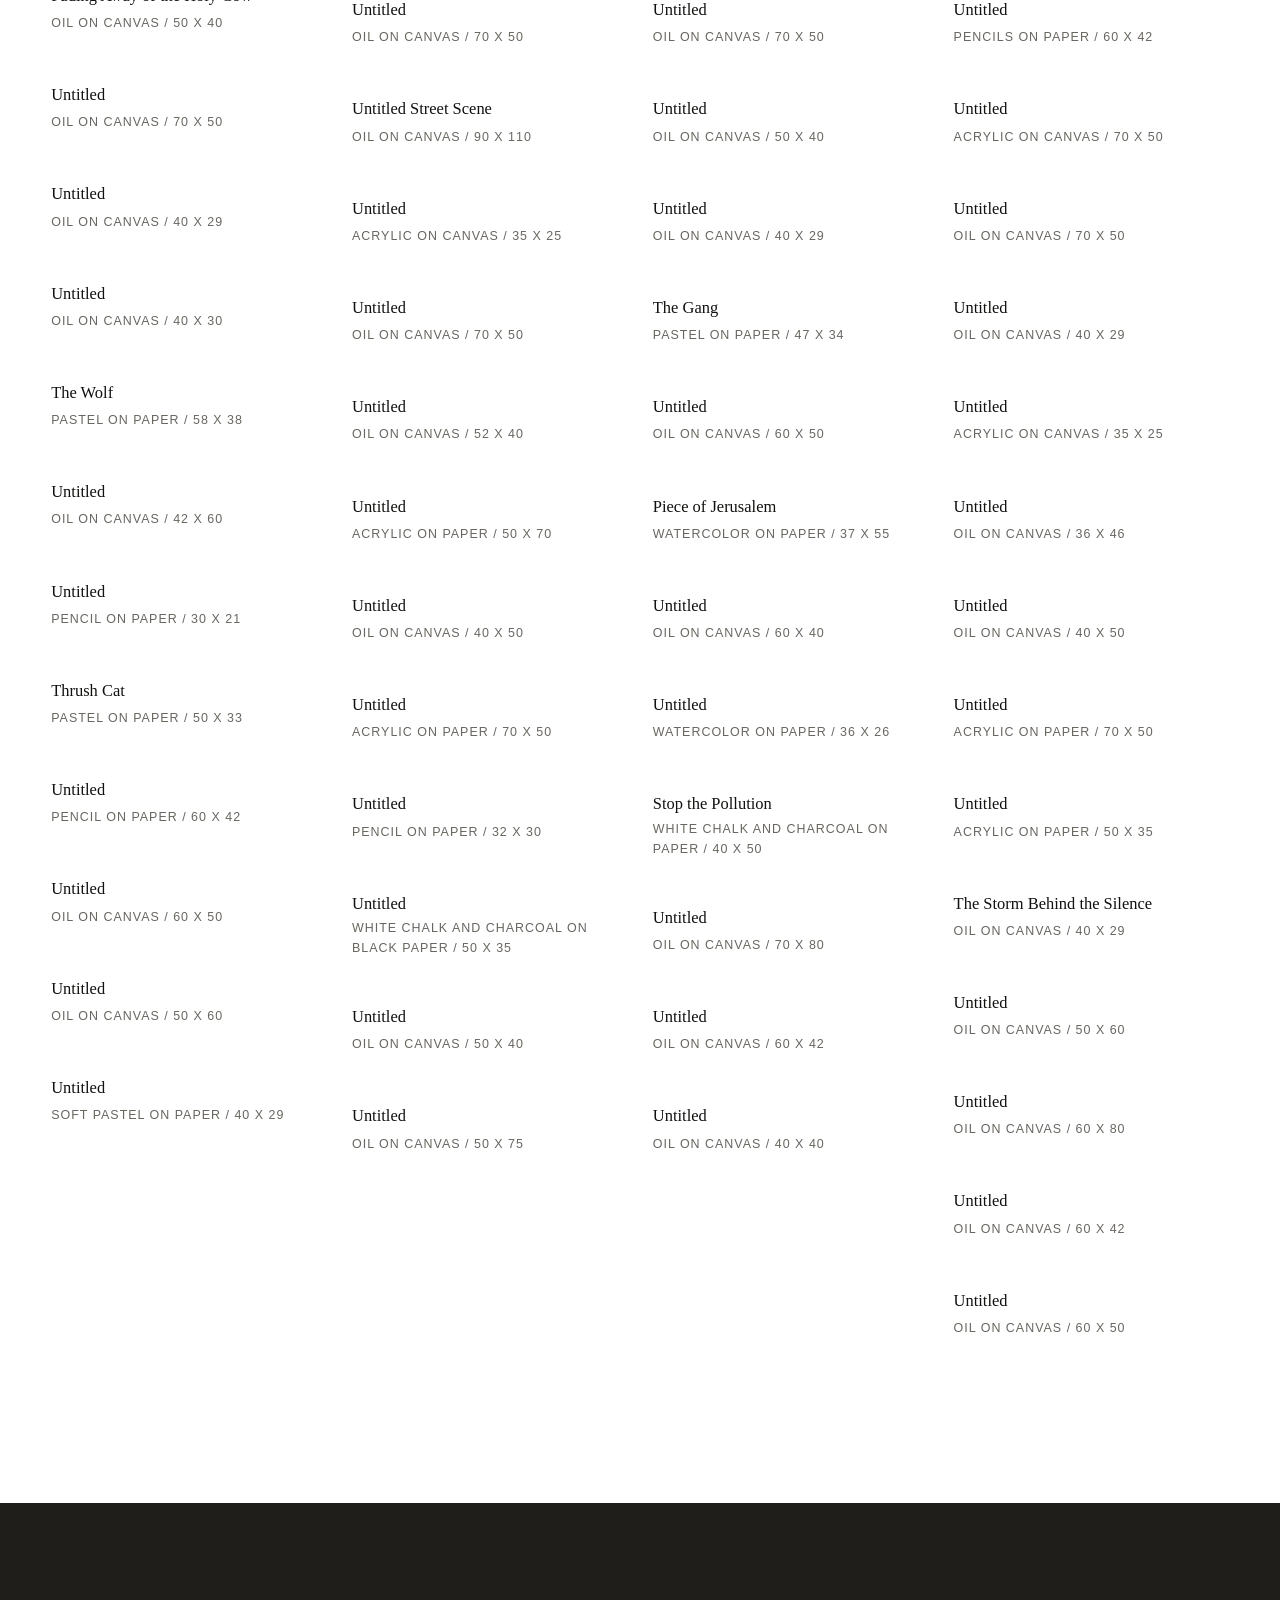
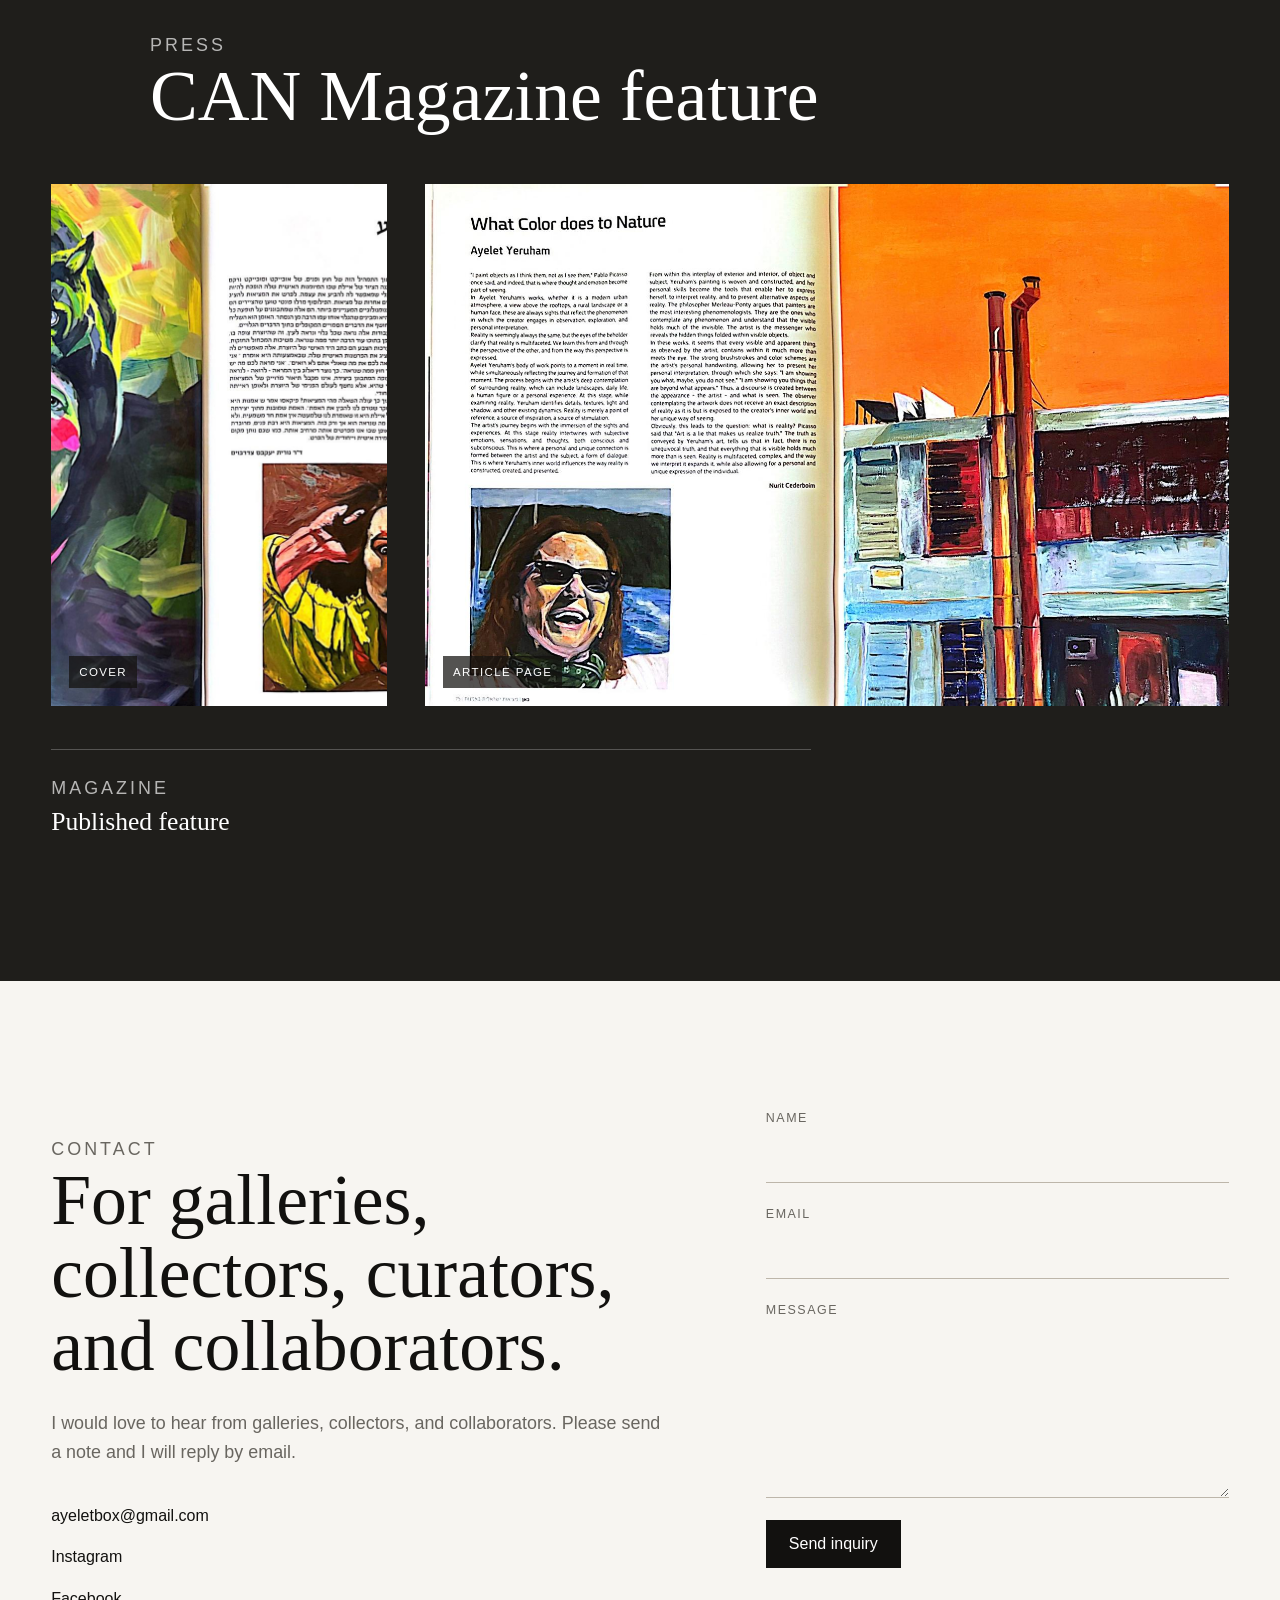
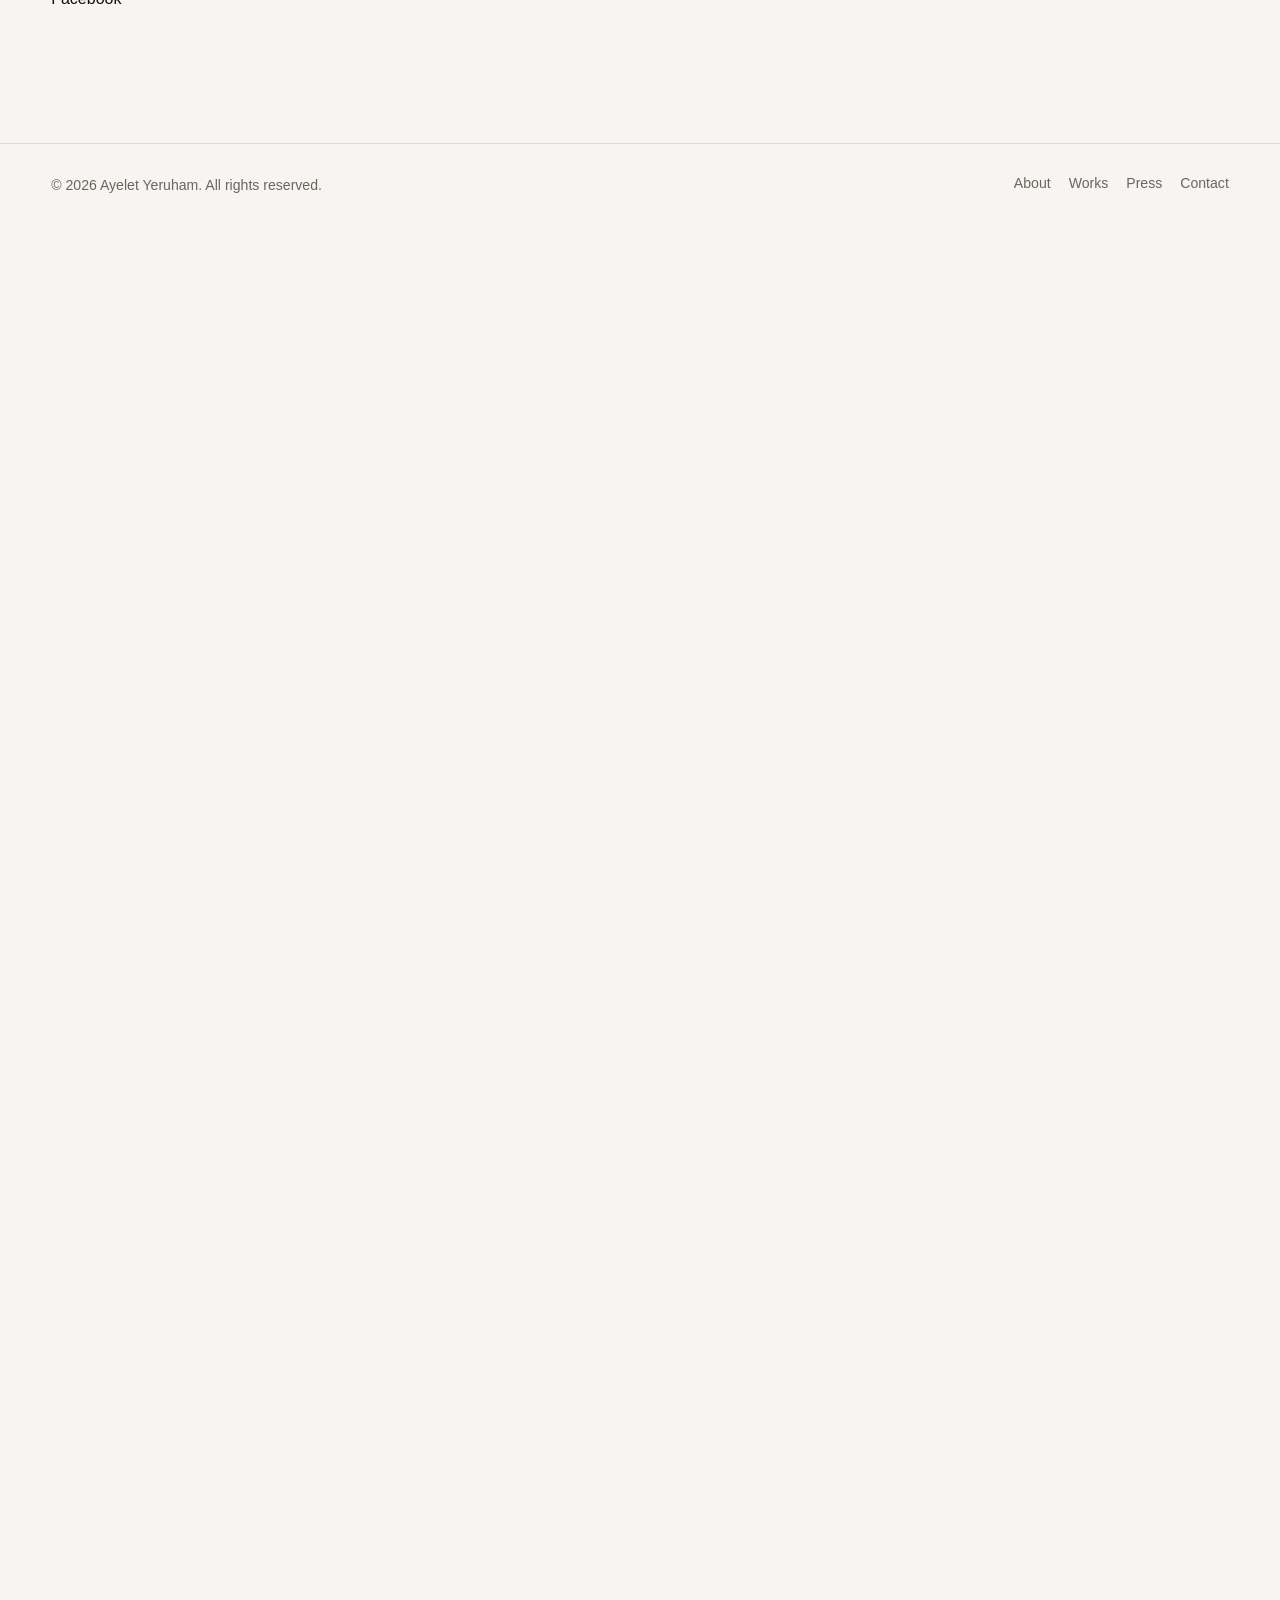
==== commit 5e7d7669: "Improve gallery, contact form, and responsive layout" ====
--- a/index.html
+++ b/index.html
@@ -209,20 +209,24 @@
             <a href="https://www.facebook.com/ayelet.yeruham" rel="noopener" target="_blank">Facebook</a>
           </div>
         </div>
-        <form class="contact-form" action="https://formspree.io/f/xjvnrqvn" method="POST">
+        <form class="contact-form" action="https://formsubmit.co/ayeletbox@gmail.com" method="POST">
+          <input type="hidden" name="_subject" value="New inquiry from Ayelet Yeruham Art" />
+          <input type="hidden" name="_template" value="table" />
+          <input type="hidden" name="_next" value="https://ayeletyeruham.com/thanks.html" />
+          <input type="hidden" name="_url" value="https://ayeletyeruham.com/#contact" />
           <label>
             <span>Name</span>
             <input type="text" name="name" autocomplete="name" required />
           </label>
           <label>
             <span>Email</span>
-            <input type="email" name="_replyto" autocomplete="email" required />
+            <input type="email" name="email" autocomplete="email" required />
           </label>
           <label>
             <span>Message</span>
             <textarea name="message" rows="6" required></textarea>
           </label>
-          <input type="text" name="_gotcha" class="honeypot" tabindex="-1" autocomplete="off" aria-hidden="true" />
+          <input type="text" name="_honey" class="honeypot" tabindex="-1" autocomplete="off" aria-hidden="true" />
           <button class="submit-button" type="submit">Send inquiry</button>
         </form>
       </section>
--- a/assets/css/main.css
+++ b/assets/css/main.css
@@ -103,7 +103,7 @@
   align-items: center;
   justify-content: space-between;
   gap: 24px;
-  padding: 18px var(--gutter);
+  padding: calc(18px + env(safe-area-inset-top, 0px)) max(var(--gutter), env(safe-area-inset-right, 0px)) 18px max(var(--gutter), env(safe-area-inset-left, 0px));
   color: var(--surface);
   transition: background 260ms ease, color 260ms ease, border-color 260ms ease;
 }
@@ -757,6 +757,10 @@
   padding-bottom: 4px;
 }
 
+.contact-links a {
+  overflow-wrap: anywhere;
+}
+
 .contact-form {
   display: grid;
   gap: 22px;
@@ -800,6 +804,9 @@
 }
 
 .submit-button {
+  display: inline-flex;
+  align-items: center;
+  justify-content: center;
   justify-self: start;
   min-height: 48px;
   padding: 0 22px;
@@ -813,6 +820,45 @@
 .submit-button:hover {
   background: transparent;
   color: var(--ink);
+}
+
+.thanks-page {
+  min-height: 100svh;
+  display: grid;
+  place-items: center;
+  padding: max(32px, env(safe-area-inset-top, 0px)) max(var(--gutter), env(safe-area-inset-right, 0px)) max(32px, env(safe-area-inset-bottom, 0px)) max(var(--gutter), env(safe-area-inset-left, 0px));
+  background: var(--charcoal);
+}
+
+.thanks-card {
+  width: min(100%, 820px);
+  padding: clamp(34px, 7vw, 88px);
+  background: var(--bg);
+  color: var(--ink);
+}
+
+.thanks-card h1 {
+  max-width: 12ch;
+  margin: 0;
+  font-family: var(--serif);
+  font-size: clamp(2.8rem, 8vw, 6.5rem);
+  font-weight: 400;
+  line-height: 0.98;
+}
+
+.thanks-card > p:not(.section-kicker) {
+  max-width: 620px;
+  margin: 28px 0 0;
+  color: var(--muted);
+  font-size: clamp(1rem, 1.7vw, 1.22rem);
+}
+
+.thanks-actions {
+  display: flex;
+  flex-wrap: wrap;
+  align-items: center;
+  gap: 18px 26px;
+  margin-top: 36px;
 }
 
 .site-footer {
@@ -929,7 +975,7 @@
 
 .lightbox__close {
   position: absolute;
-  top: 22px;
+  top: max(22px, env(safe-area-inset-top, 0px));
   right: var(--gutter);
   min-height: 42px;
   padding: 0 14px;
@@ -960,7 +1006,7 @@
 
 @media (max-width: 860px) {
   .site-header {
-    padding-top: 14px;
+    padding-top: calc(14px + env(safe-area-inset-top, 0px));
     padding-bottom: 14px;
   }
 
@@ -970,7 +1016,7 @@
 
   .site-nav {
     position: fixed;
-    inset: 73px 0 auto 0;
+    inset: calc(73px + env(safe-area-inset-top, 0px)) 0 auto 0;
     display: grid;
     gap: 0;
     padding: 18px var(--gutter) 26px;
@@ -1006,15 +1052,6 @@
     grid-template-columns: 1fr;
   }
 
-  .featured-grid {
-    grid-template-columns: 1fr;
-  }
-
-  .feature-tile img,
-  .feature-tile--wide img {
-    aspect-ratio: 1.1;
-  }
-
   .toolbar {
     align-items: stretch;
     flex-direction: column;
@@ -1084,6 +1121,25 @@
 
   .lightbox__nav--next {
     right: 14px;
+  }
+}
+
+@media (max-width: 680px) {
+  .featured-grid {
+    grid-template-columns: 1fr;
+  }
+
+  .feature-tile img,
+  .feature-tile--wide img {
+    aspect-ratio: 1.1;
+  }
+
+  .filters button {
+    min-height: 44px;
+  }
+
+  .filters--years button {
+    min-height: 40px;
   }
 }
 
